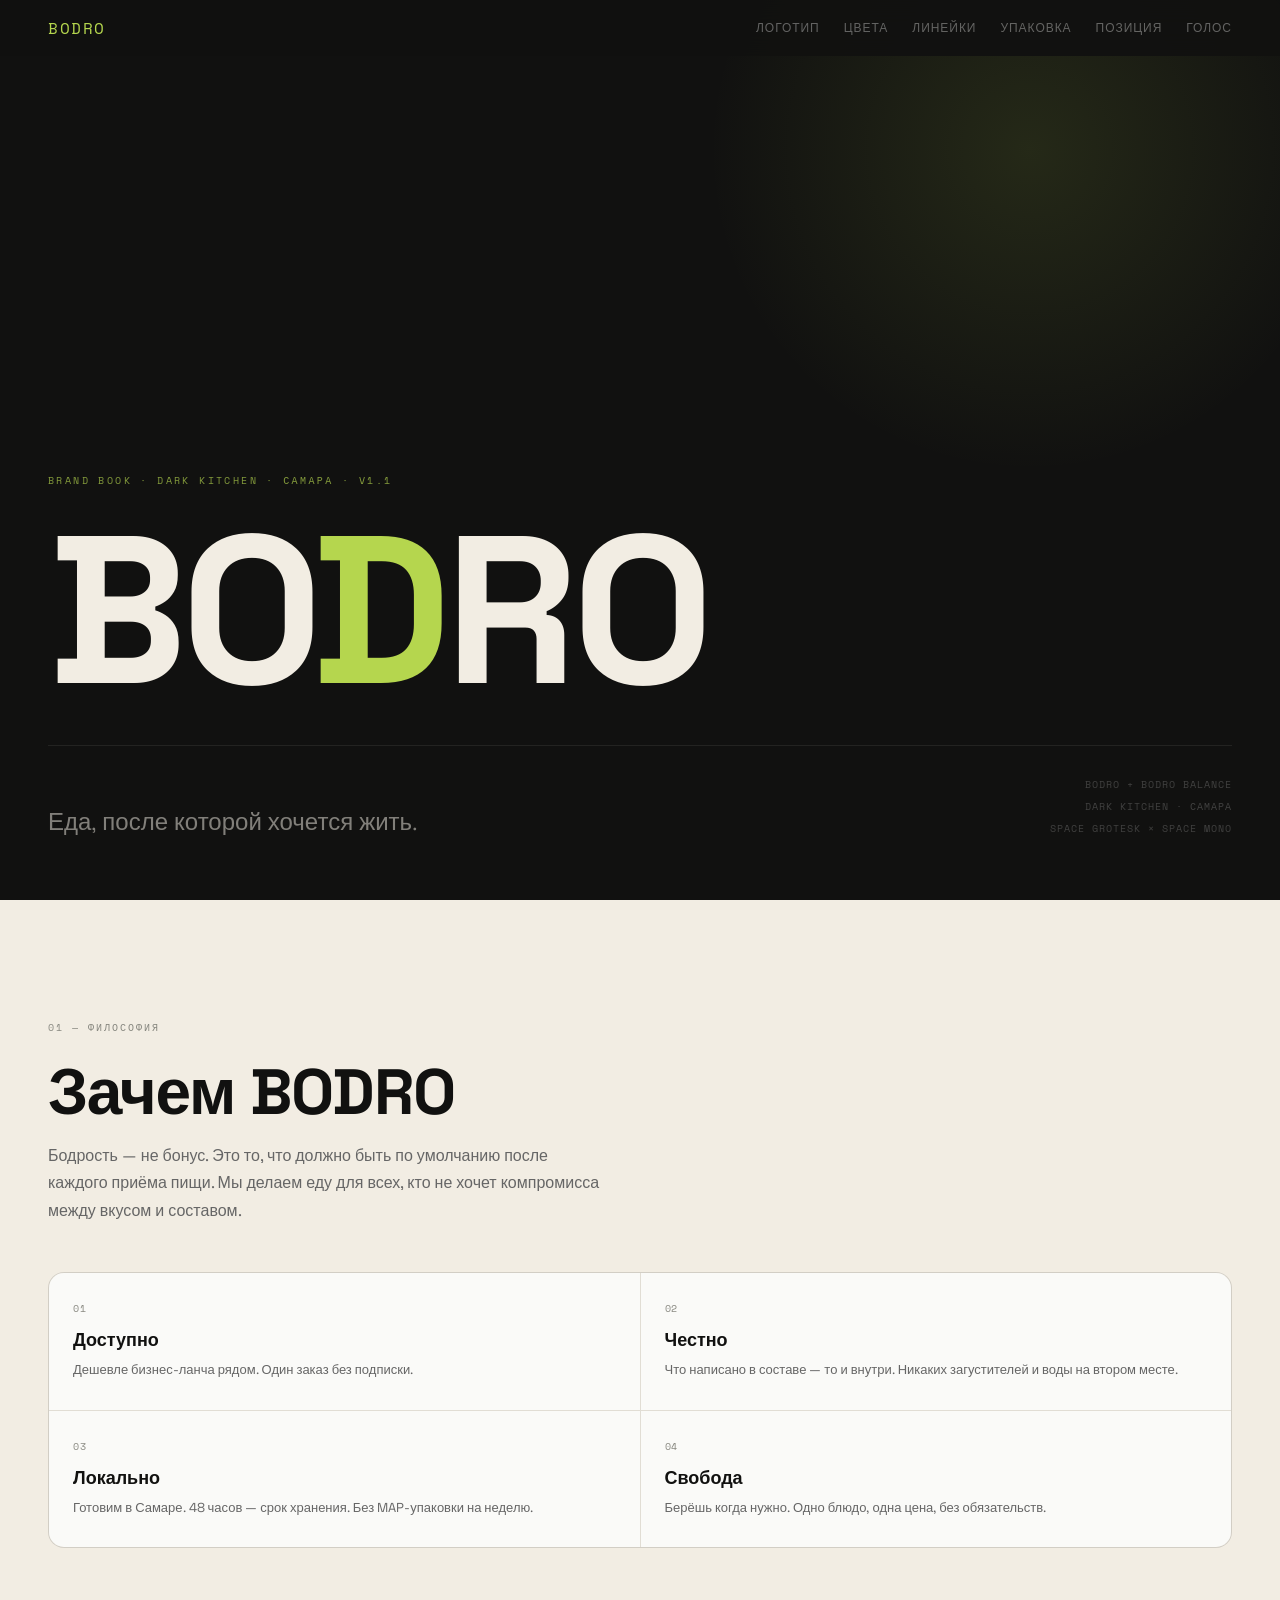
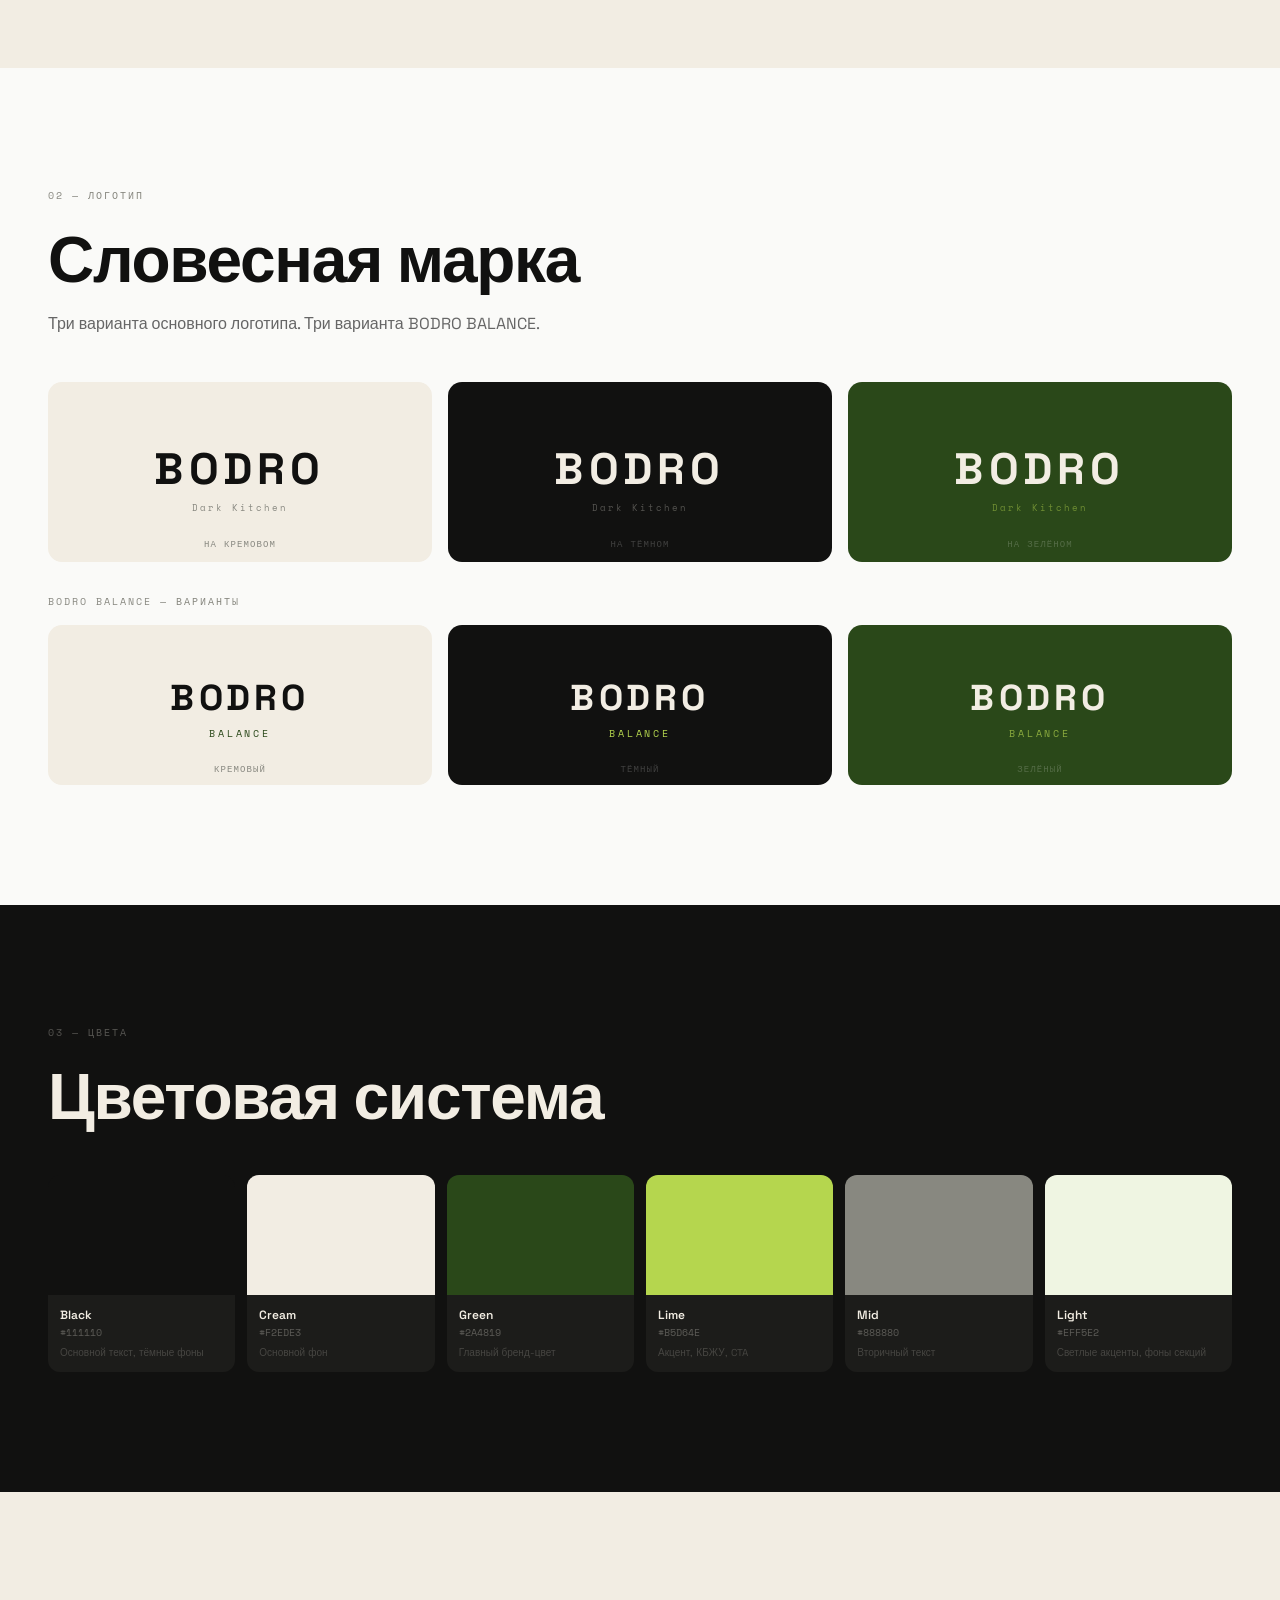
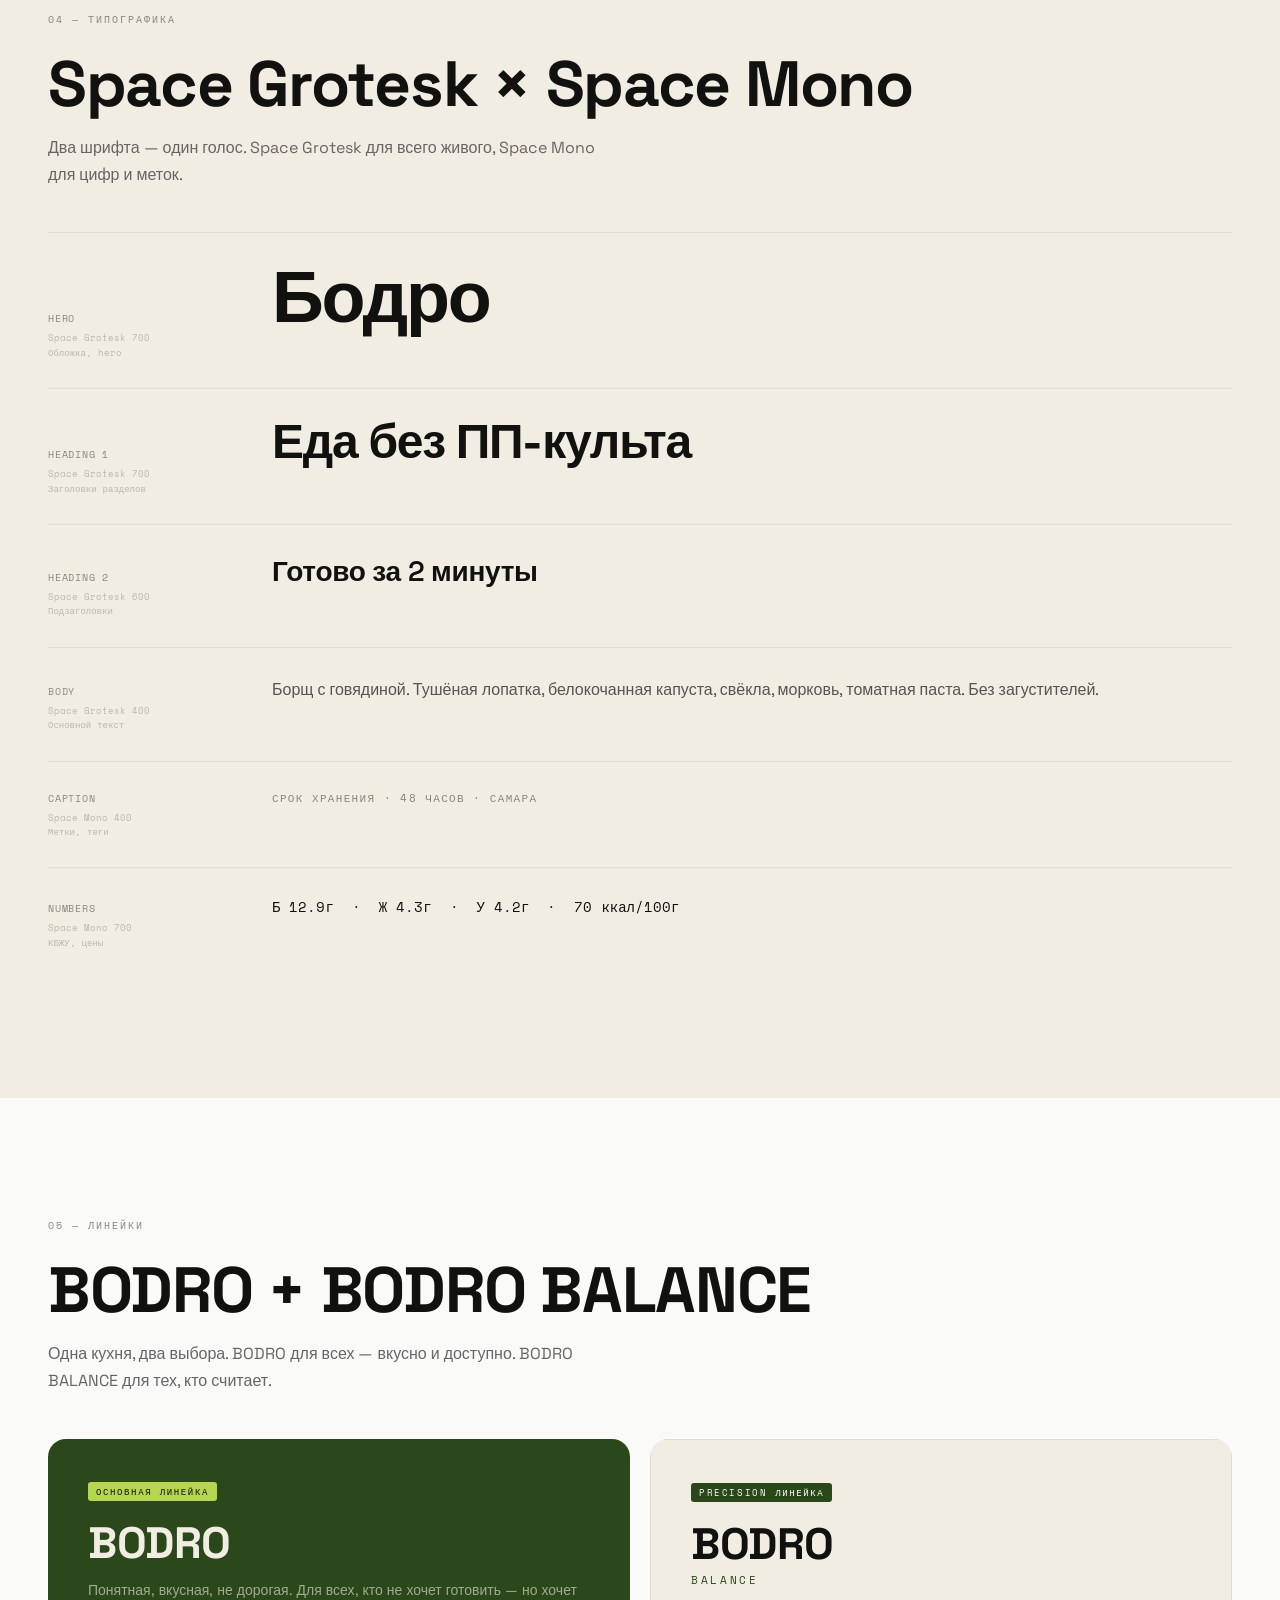
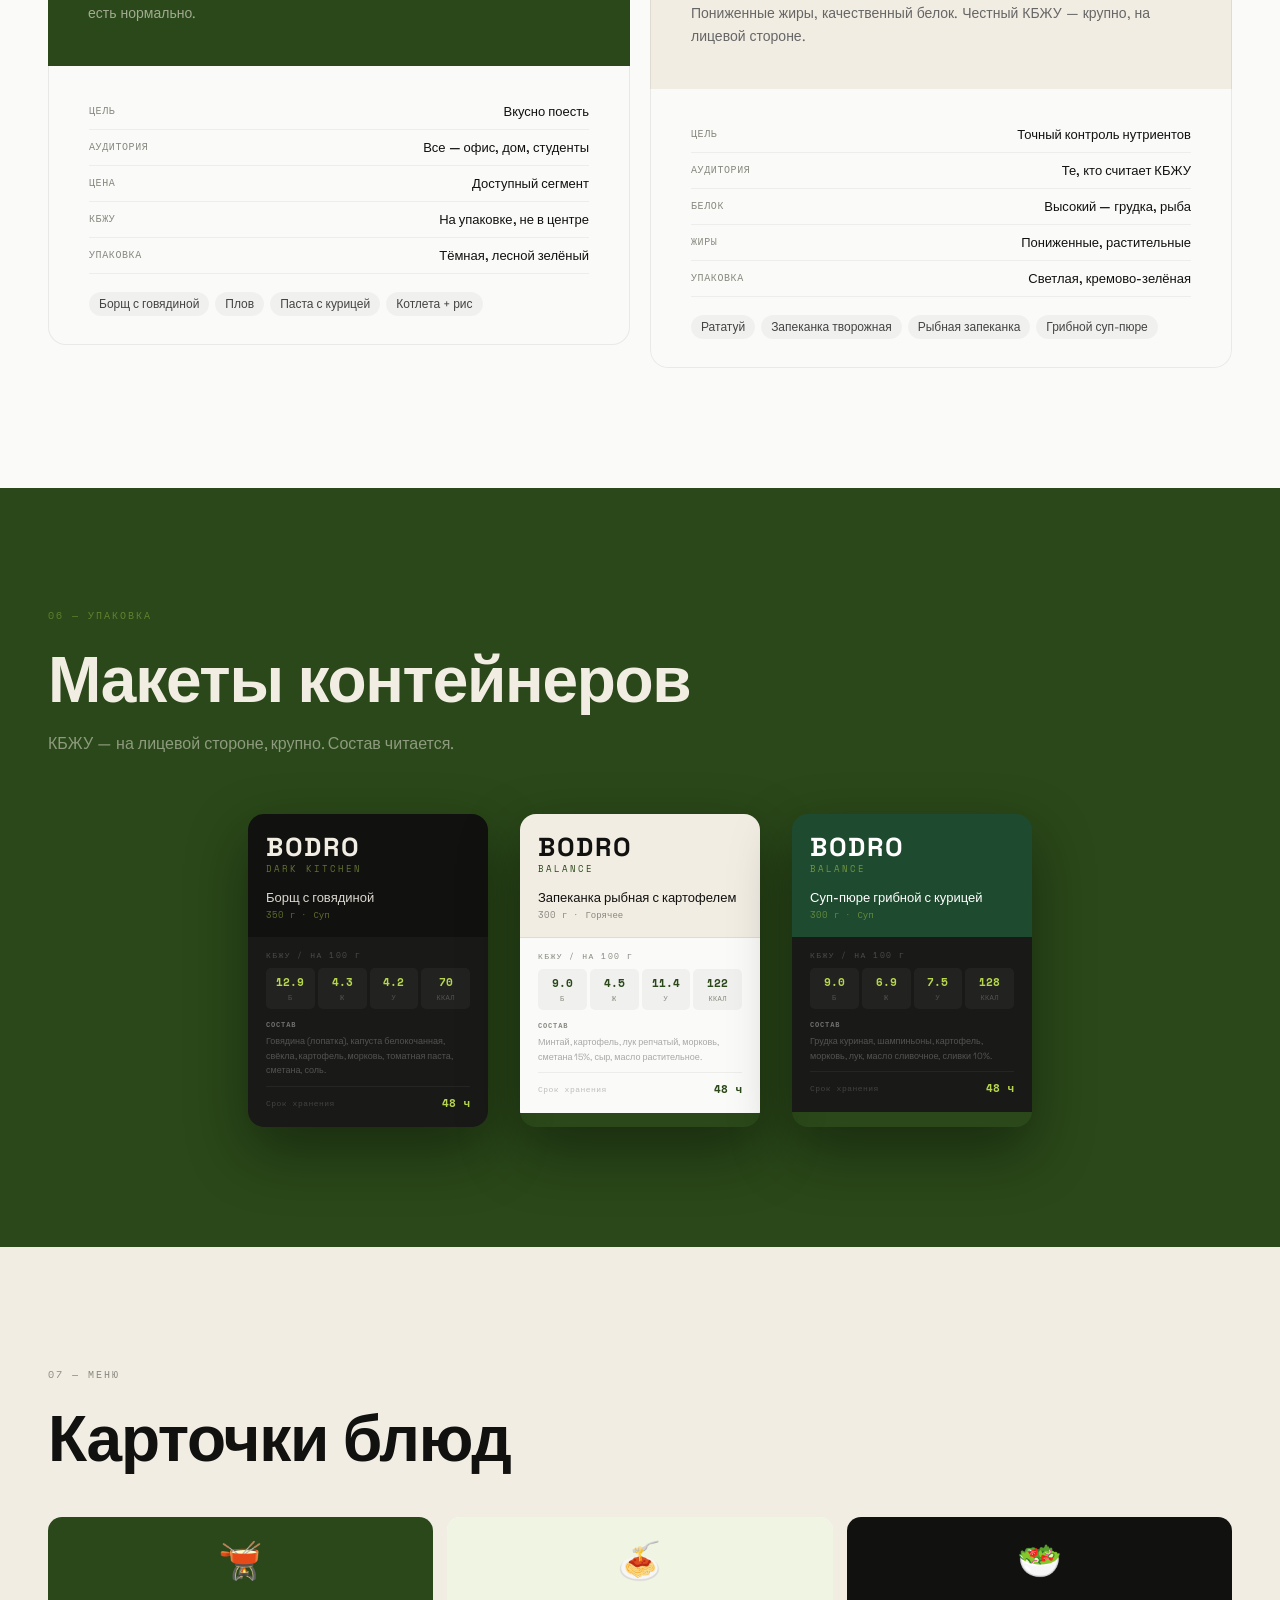
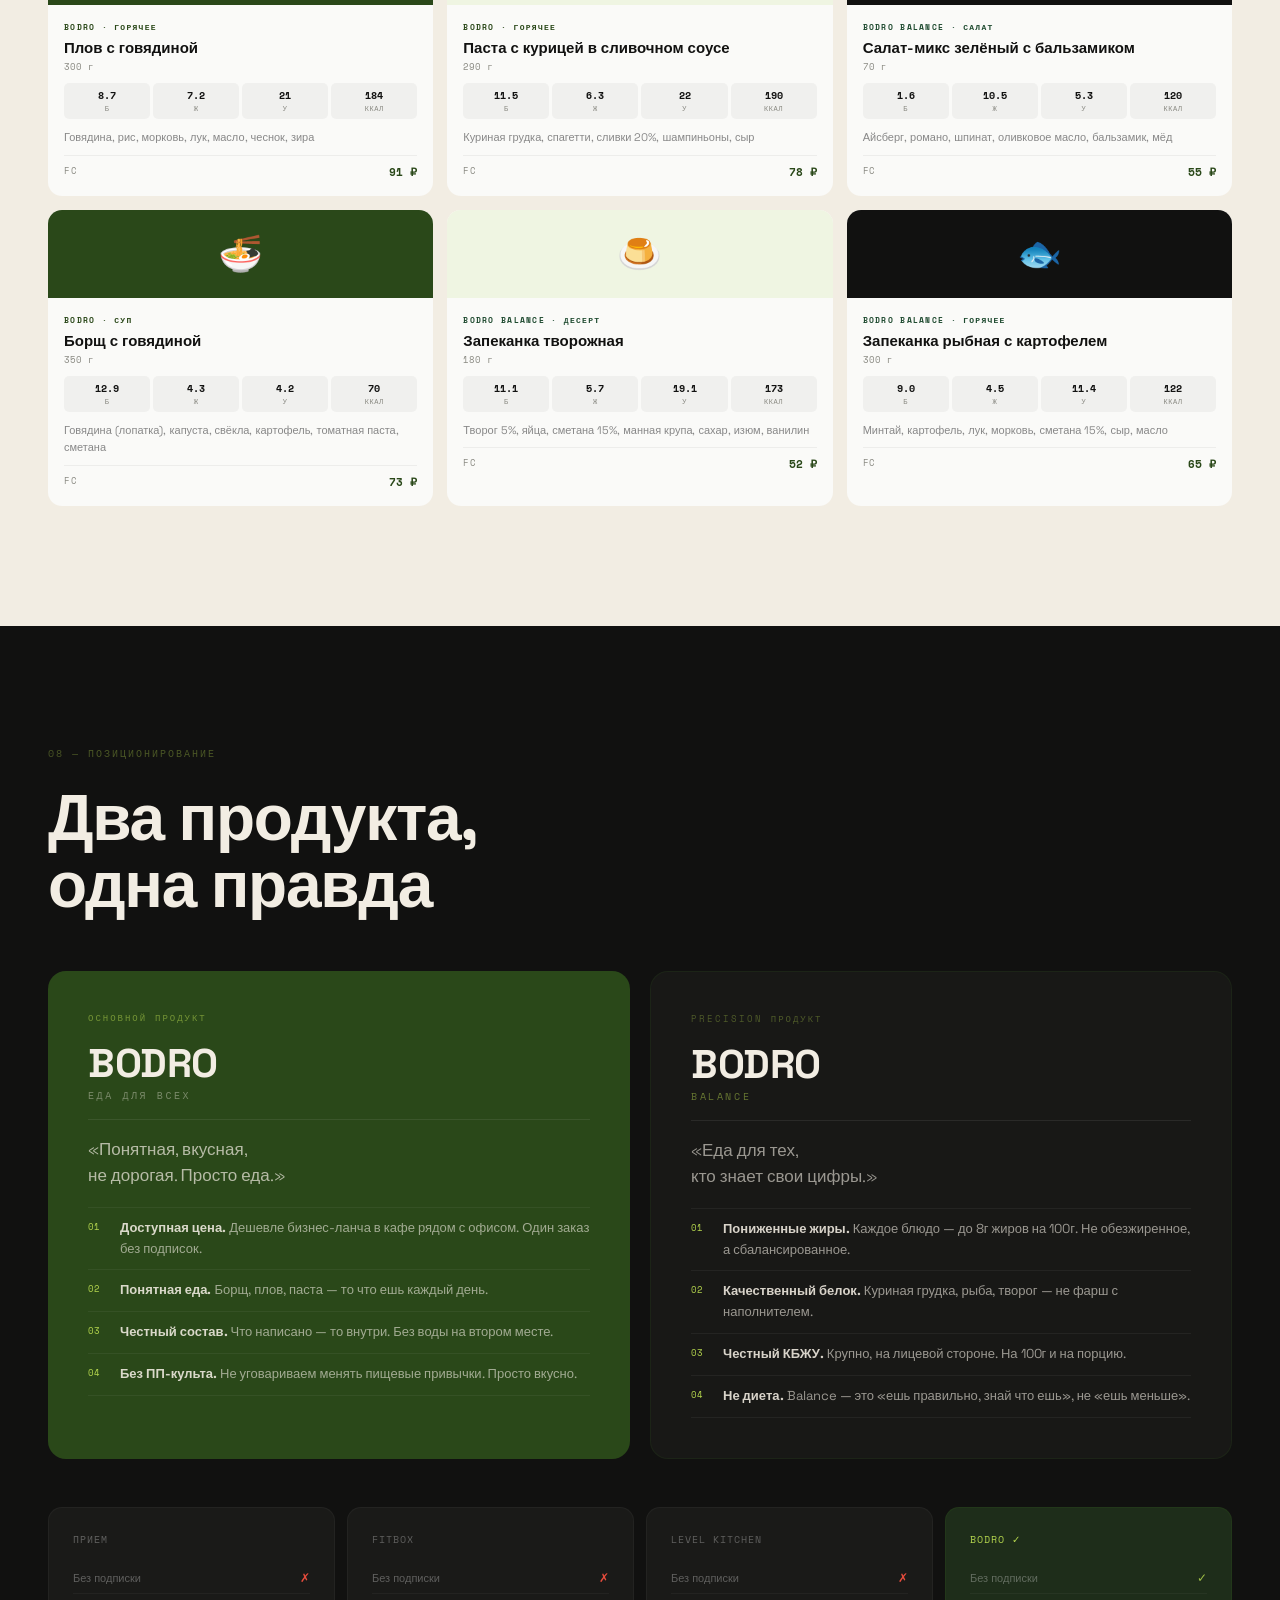
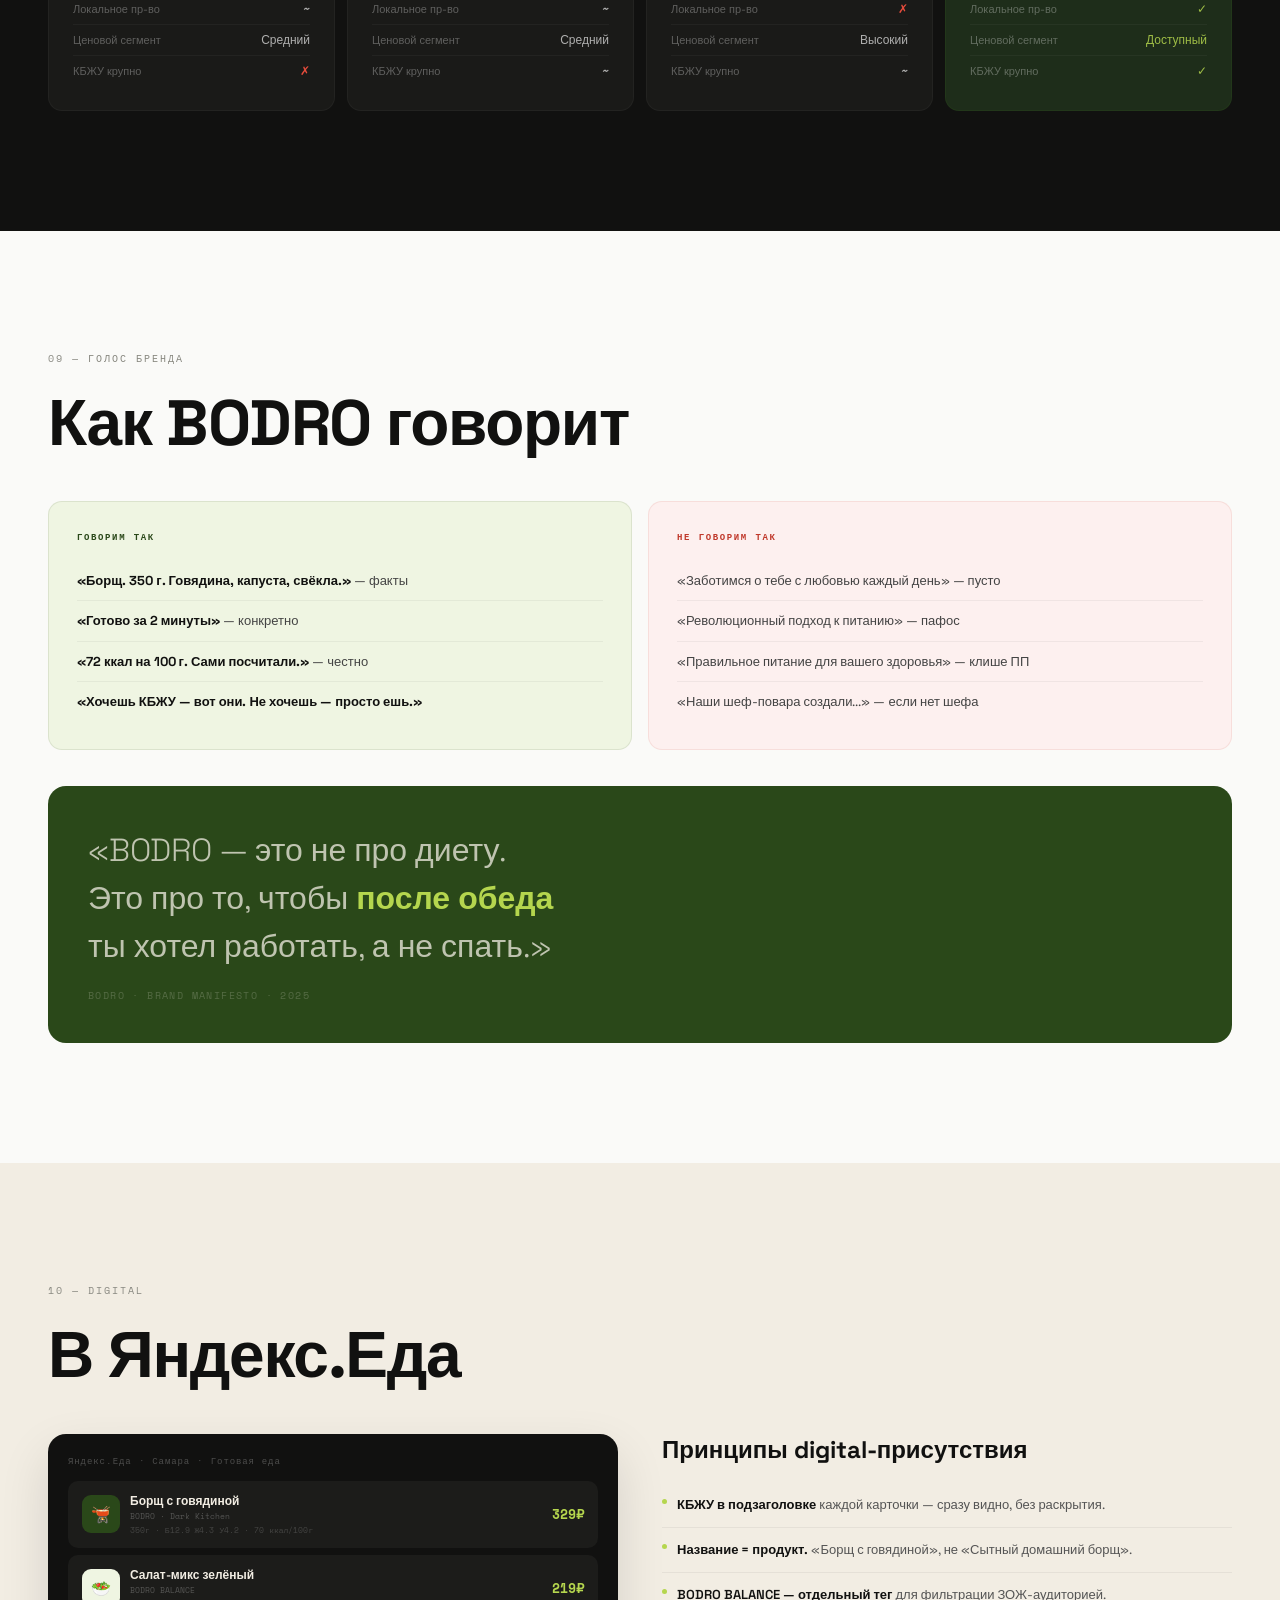
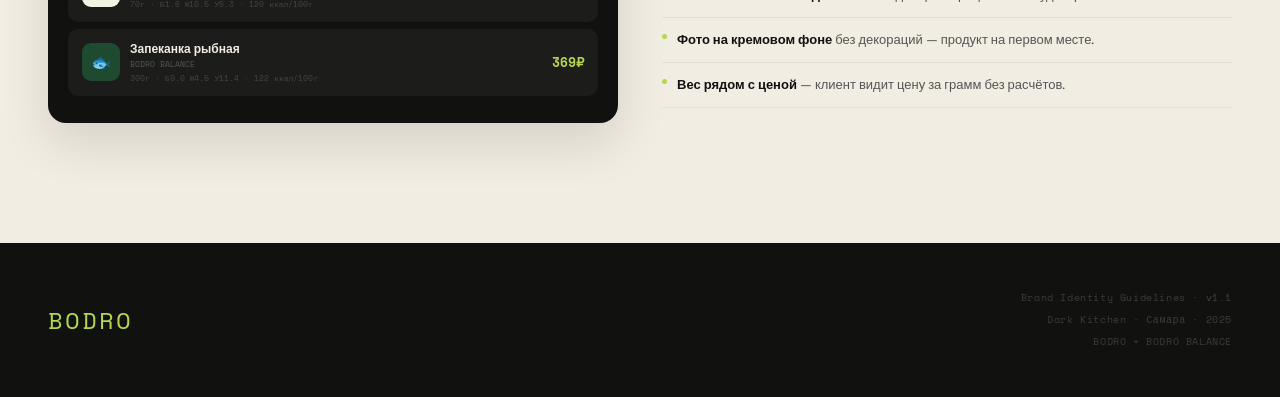
==== BODRO_BrandBook.html @ a0786fc8 "BODRO brand book" ====
<!DOCTYPE html>
<html lang="ru">
<head>
  <meta charset="UTF-8">
  <meta name="viewport" content="width=device-width, initial-scale=1.0">
  <title>BODRO — Brand Book</title>
  <link href="https://fonts.googleapis.com/css2?family=Space+Grotesk:wght@300;400;500;600;700&family=Space+Mono:ital,wght@0,400;0,700;1,400&display=swap" rel="stylesheet">
  <style>
    *, *::before, *::after { box-sizing: border-box; margin: 0; padding: 0; }

    :root {
      --black:  #111110;
      --cream:  #F2EDE3;
      --green:  #2A4819;
      --lime:   #B5D64E;
      --mid:    #888880;
      --light:  #EFF5E2;
      --white:  #FAFAF8;
    }

    html { scroll-behavior: smooth; }
    body { font-family: 'Space Grotesk', sans-serif; background: var(--cream); color: var(--black); }

    /* NAV */
    nav {
      position: fixed; top: 0; left: 0; right: 0; z-index: 100;
      background: rgba(17,17,16,0.95); backdrop-filter: blur(12px);
      display: flex; align-items: center; justify-content: space-between;
      padding: 0 48px; height: 56px;
    }
    .nav-logo { font-family: 'Space Mono', monospace; color: var(--lime); font-size: 16px; letter-spacing: 0.1em; }
    .nav-links { display: flex; gap: 24px; }
    .nav-links a { color: rgba(255,255,255,0.35); text-decoration: none; font-size: 12px; letter-spacing: 0.08em; transition: color .2s; text-transform: uppercase; }
    .nav-links a:hover { color: #fff; }

    /* SECTIONS */
    section { padding: 120px 48px; }
    .section-label {
      font-family: 'Space Mono', monospace; font-size: 10px; letter-spacing: 0.2em;
      text-transform: uppercase; color: var(--mid); margin-bottom: 24px;
    }
    h2 { font-size: clamp(36px, 5.5vw, 64px); font-weight: 700; line-height: 1.05; letter-spacing: -0.02em; }
    p.lead { font-size: 16px; font-weight: 400; line-height: 1.7; color: #666; max-width: 560px; margin-top: 16px; }

    /* COVER */
    #cover {
      background: var(--black); color: var(--cream);
      min-height: 100vh; display: flex; flex-direction: column;
      justify-content: flex-end; padding: 80px 48px 60px;
      position: relative; overflow: hidden;
    }
    .cover-glow {
      position: absolute; top: -200px; right: -100px;
      width: 700px; height: 700px; border-radius: 50%;
      background: radial-gradient(circle, rgba(181,214,78,0.12) 0%, transparent 65%);
      pointer-events: none;
    }
    .cover-tag { font-family: 'Space Mono', monospace; font-size: 10px; letter-spacing: 0.24em; text-transform: uppercase; color: var(--lime); margin-bottom: 28px; opacity: 0.7; }
    .cover-wordmark {
      font-size: clamp(96px, 17vw, 210px); font-weight: 700; line-height: 0.9;
      letter-spacing: -0.03em; position: relative; z-index: 1;
    }
    .cover-wordmark span { color: var(--lime); }
    .cover-bottom {
      margin-top: 40px; display: flex; align-items: flex-end;
      justify-content: space-between; position: relative; z-index: 1;
      border-top: 1px solid rgba(242,237,227,0.08); padding-top: 28px;
    }
    .cover-claim { font-size: clamp(16px,2.2vw,24px); font-weight: 300; color: rgba(242,237,227,0.5); max-width: 400px; line-height: 1.5; }
    .cover-meta p { font-family: 'Space Mono', monospace; font-size: 10px; color: rgba(255,255,255,0.2); letter-spacing: 0.1em; line-height: 2.2; text-align: right; }

    /* PHILOSOPHY */
    #philosophy { background: var(--cream); }
    .pillars { display: grid; grid-template-columns: 1fr 1fr; gap: 1px; background: rgba(17,17,16,0.07); border: 1px solid rgba(17,17,16,0.07); border-radius: 16px; overflow: hidden; margin-top: 48px; }
    .pillar { padding: 28px 24px; background: var(--white); }
    .pillar-num { font-family: 'Space Mono', monospace; font-size: 10px; color: var(--mid); margin-bottom: 12px; letter-spacing: 0.08em; }
    .pillar h3 { font-size: 18px; font-weight: 600; margin-bottom: 8px; }
    .pillar p { font-size: 13px; line-height: 1.75; color: #666; }

    /* LOGO */
    #logo { background: var(--white); }
    .logo-wordmarks { display: grid; grid-template-columns: repeat(3,1fr); gap: 16px; margin-top: 44px; }
    .logo-cell {
      border-radius: 14px; display: flex; flex-direction: column;
      align-items: center; justify-content: center;
      padding: 44px 24px 32px; min-height: 180px; position: relative;
    }
    .logo-cell.on-cream  { background: var(--cream); }
    .logo-cell.on-dark   { background: var(--black); }
    .logo-cell.on-green  { background: var(--green); }
    .wordmark {
      font-size: 44px; font-weight: 700; letter-spacing: 0.12em;
      text-transform: uppercase;
    }
    .on-cream .wordmark  { color: var(--black); }
    .on-dark  .wordmark  { color: var(--cream); }
    .on-green .wordmark  { color: var(--cream); }
    .wm-sub {
      font-family: 'Space Mono', monospace; font-size: 9px;
      letter-spacing: 0.22em; margin-top: 4px;
    }
    .on-cream  .wm-sub { color: var(--mid); }
    .on-dark   .wm-sub { color: rgba(242,237,227,0.3); }
    .on-green  .wm-sub { color: rgba(181,214,78,0.5); }
    .logo-cell-label {
      position: absolute; bottom: 12px; left: 0; right: 0; text-align: center;
      font-family: 'Space Mono', monospace; font-size: 9px; letter-spacing: 0.12em; text-transform: uppercase;
    }
    .on-cream  .logo-cell-label { color: var(--mid); }
    .on-dark   .logo-cell-label,
    .on-green  .logo-cell-label { color: rgba(255,255,255,0.2); }

    /* BALANCE variant cells */
    .logo-balance-row { display: grid; grid-template-columns: repeat(3,1fr); gap: 16px; margin-top: 16px; }
    .lb-cell {
      border-radius: 14px; display: flex; flex-direction: column;
      align-items: center; justify-content: center;
      padding: 36px 24px 30px; min-height: 160px; position: relative;
    }
    .lb-cell.on-cream  { background: var(--cream); }
    .lb-cell.on-dark   { background: var(--black); }
    .lb-cell.on-green  { background: var(--green); }
    .lb-main { font-size: 36px; font-weight: 700; letter-spacing: 0.12em; text-transform: uppercase; }
    .on-cream .lb-main { color: var(--black); }
    .on-dark  .lb-main { color: var(--cream); }
    .on-green .lb-main { color: var(--cream); }
    .lb-sub { font-family: 'Space Mono', monospace; font-size: 10px; letter-spacing: 0.28em; text-transform: uppercase; margin-top: 5px; }
    .on-cream .lb-sub  { color: var(--green); }
    .on-dark  .lb-sub  { color: var(--lime); }
    .on-green .lb-sub  { color: rgba(181,214,78,0.7); }
    .lb-cell .logo-cell-label { position: absolute; bottom: 10px; }
    .on-cream .lb-cell .logo-cell-label { color: var(--mid); }

    /* COLORS */
    #colors { background: var(--black); color: var(--cream); }
    #colors .section-label { color: rgba(242,237,227,0.3); }
    #colors h2 { color: var(--cream); }
    .palette { display: grid; grid-template-columns: repeat(6,1fr); gap: 12px; margin-top: 44px; }
    .swatch { border-radius: 12px; overflow: hidden; }
    .swatch-color { height: 120px; }
    .swatch-info { padding: 12px; background: #1C1C1A; }
    .swatch-name { font-size: 12px; font-weight: 600; color: var(--cream); margin-bottom: 2px; }
    .swatch-hex { font-family: 'Space Mono', monospace; font-size: 10px; color: rgba(242,237,227,0.3); }
    .swatch-use { font-size: 10px; color: rgba(242,237,227,0.2); margin-top: 5px; line-height: 1.5; }

    /* TYPOGRAPHY */
    #typography { background: var(--cream); }
    .type-grid { margin-top: 44px; }
    .type-row {
      display: grid; grid-template-columns: 200px 1fr;
      gap: 24px; align-items: baseline;
      padding: 28px 0; border-top: 1px solid rgba(17,17,16,0.07);
    }
    .type-meta-name { font-family: 'Space Mono', monospace; font-size: 10px; color: var(--mid); text-transform: uppercase; letter-spacing: 0.08em; }
    .type-meta-spec { font-family: 'Space Mono', monospace; font-size: 9px; color: rgba(136,130,128,0.5); margin-top: 5px; line-height: 1.6; }
    .t-hero  { font-size: 72px; font-weight: 700; letter-spacing: -0.03em; line-height: 1; }
    .t-h1    { font-size: 48px; font-weight: 700; letter-spacing: -0.025em; line-height: 1.05; }
    .t-h2    { font-size: 28px; font-weight: 600; letter-spacing: -0.01em; }
    .t-body  { font-size: 16px; font-weight: 400; line-height: 1.75; color: #555; }
    .t-cap   { font-family: 'Space Mono', monospace; font-size: 11px; letter-spacing: 0.12em; text-transform: uppercase; color: var(--mid); }
    .t-num   { font-family: 'Space Mono', monospace; font-size: 14px; }

    /* LINES */
    #lines { background: var(--white); }
    .lines-grid { display: grid; grid-template-columns: 1fr 1fr; gap: 20px; margin-top: 44px; }
    .line-card { border-radius: 18px; overflow: hidden; }
    .line-header { padding: 40px; }
    .lh-main    { background: var(--green); }
    .lh-balance { background: var(--cream); border: 1px solid rgba(17,17,16,0.08); border-bottom: none; }
    .line-badge {
      display: inline-block; font-family: 'Space Mono', monospace;
      font-size: 9px; font-weight: 400; letter-spacing: 0.18em;
      text-transform: uppercase; padding: 3px 8px; border-radius: 3px; margin-bottom: 20px;
    }
    .lh-main    .line-badge { background: var(--lime); color: var(--black); }
    .lh-balance .line-badge { background: var(--green); color: #fff; }
    .line-name { font-size: 44px; font-weight: 700; letter-spacing: -0.01em; line-height: 1; margin-bottom: 6px; }
    .lh-main    .line-name { color: var(--cream); }
    .lh-balance .line-name { color: var(--black); }
    .line-sub { font-family: 'Space Mono', monospace; font-size: 11px; letter-spacing: 0.24em; text-transform: uppercase; }
    .lh-main    .line-sub { color: rgba(242,237,227,0.4); }
    .lh-balance .line-sub { color: var(--green); }
    .line-tagline { font-size: 14px; font-weight: 400; line-height: 1.7; margin-top: 14px; }
    .lh-main    .line-tagline { color: rgba(242,237,227,0.6); }
    .lh-balance .line-tagline { color: #666; }
    .line-body { padding: 28px 40px; border: 1px solid rgba(17,17,16,0.07); border-top: none; border-radius: 0 0 18px 18px; background: var(--white); }
    .line-attr-item { display: flex; justify-content: space-between; padding: 9px 0; border-bottom: 1px solid rgba(17,17,16,0.05); font-size: 13px; }
    .line-attr-item:last-child { border-bottom: none; }
    .attr-k { color: var(--mid); font-family: 'Space Mono', monospace; font-size: 10px; letter-spacing: 0.06em; text-transform: uppercase; }
    .attr-v { font-weight: 500; text-align: right; max-width: 200px; }
    .line-tags { display: flex; flex-wrap: wrap; gap: 6px; margin-top: 18px; }
    .tag { font-size: 12px; padding: 4px 10px; background: rgba(17,17,16,0.04); border-radius: 100px; color: #444; }

    /* PACKAGING */
    #packaging { background: var(--green); color: var(--cream); }
    #packaging .section-label { color: rgba(181,214,78,0.4); }
    #packaging h2 { color: var(--cream); }
    .packaging-stage { display: flex; justify-content: center; gap: 32px; flex-wrap: wrap; margin-top: 56px; }
    .pkg { width: 240px; border-radius: 16px; overflow: hidden; box-shadow: 0 24px 60px rgba(0,0,0,0.4); }
    .pkg-top { padding: 20px 18px 16px; }
    .pt-dark   { background: var(--black); }
    .pt-cream  { background: var(--cream); border-bottom: 1px solid rgba(17,17,16,0.08); }
    .pt-balance{ background: #1E4A2F; }
    .pkg-brand { font-size: 26px; font-weight: 700; letter-spacing: 0.08em; line-height: 1; }
    .pt-dark    .pkg-brand { color: var(--cream); }
    .pt-cream   .pkg-brand { color: var(--black); }
    .pt-balance .pkg-brand { color: #fff; }
    .pkg-line { font-family: 'Space Mono', monospace; font-size: 9px; letter-spacing: 0.22em; text-transform: uppercase; margin-top: 2px; }
    .pt-dark    .pkg-line  { color: rgba(181,214,78,0.5); }
    .pt-cream   .pkg-line  { color: var(--green); }
    .pt-balance .pkg-line  { color: rgba(181,214,78,0.55); }
    .pkg-dish { font-size: 13px; font-weight: 500; line-height: 1.35; margin-top: 14px; }
    .pt-dark    .pkg-dish  { color: rgba(242,237,227,0.9); }
    .pt-cream   .pkg-dish  { color: var(--black); }
    .pt-balance .pkg-dish  { color: #fff; }
    .pkg-weight { font-family: 'Space Mono', monospace; font-size: 9px; margin-top: 2px; }
    .pt-dark    .pkg-weight { color: rgba(181,214,78,0.45); }
    .pt-cream   .pkg-weight { color: var(--mid); }
    .pt-balance .pkg-weight { color: rgba(181,214,78,0.45); }
    .pkg-body { padding: 12px 18px 16px; }
    .pt-dark + .pkg-body,
    .pt-balance + .pkg-body { background: #191917; }
    .pt-cream + .pkg-body { background: var(--white); }
    .kbzhu-title { font-family: 'Space Mono', monospace; font-size: 8px; letter-spacing: 0.18em; text-transform: uppercase; margin-bottom: 7px; }
    .pt-dark + .pkg-body .kbzhu-title,
    .pt-balance + .pkg-body .kbzhu-title { color: rgba(255,255,255,0.22); }
    .pt-cream + .pkg-body .kbzhu-title { color: var(--mid); }
    .kbzhu-row { display: grid; grid-template-columns: repeat(4,1fr); gap: 3px; margin-bottom: 10px; }
    .kc { background: rgba(255,255,255,0.04); border-radius: 5px; padding: 6px 3px; text-align: center; }
    .pt-cream + .pkg-body .kc { background: rgba(17,17,16,0.04); }
    .kc-v { font-family: 'Space Mono', monospace; font-size: 11px; font-weight: 700; display: block; }
    .pt-dark + .pkg-body .kc-v,
    .pt-balance + .pkg-body .kc-v { color: var(--lime); }
    .pt-cream + .pkg-body .kc-v  { color: var(--green); }
    .kc-k { font-family: 'Space Mono', monospace; font-size: 7px; text-transform: uppercase; letter-spacing: 0.06em; display: block; margin-top: 2px; }
    .pt-dark + .pkg-body .kc-k,
    .pt-balance + .pkg-body .kc-k  { color: rgba(255,255,255,0.22); }
    .pt-cream + .pkg-body .kc-k   { color: var(--mid); }
    .pkg-ingr { font-size: 9px; line-height: 1.65; }
    .pt-dark + .pkg-body .pkg-ingr,
    .pt-balance + .pkg-body .pkg-ingr { color: rgba(255,255,255,0.25); }
    .pt-cream + .pkg-body .pkg-ingr  { color: rgba(17,17,16,0.35); }
    .ingr-label { font-family: 'Space Mono', monospace; font-size: 7px; text-transform: uppercase; letter-spacing: 0.12em; font-weight: 700; margin-bottom: 3px; }
    .pt-dark + .pkg-body .ingr-label,
    .pt-balance + .pkg-body .ingr-label { color: rgba(255,255,255,0.38); }
    .pt-cream + .pkg-body .ingr-label  { color: var(--mid); }
    .pkg-shelf { display: flex; justify-content: space-between; align-items: center; margin-top: 8px; padding-top: 8px; border-top: 1px solid rgba(255,255,255,0.05); }
    .pt-cream + .pkg-body .pkg-shelf { border-color: rgba(17,17,16,0.06); }
    .shelf-t { font-family: 'Space Mono', monospace; font-size: 8px; letter-spacing: 0.06em; }
    .pt-dark + .pkg-body .shelf-t,
    .pt-balance + .pkg-body .shelf-t { color: rgba(255,255,255,0.18); }
    .pt-cream + .pkg-body .shelf-t { color: rgba(17,17,16,0.25); }
    .shelf-v { font-family: 'Space Mono', monospace; font-size: 11px; font-weight: 700; }
    .pt-dark + .pkg-body .shelf-v,
    .pt-balance + .pkg-body .shelf-v { color: var(--lime); }
    .pt-cream + .pkg-body .shelf-v { color: var(--green); }

    /* MENU */
    #menu { background: var(--cream); }
    .menu-grid { display: grid; grid-template-columns: repeat(3,1fr); gap: 14px; margin-top: 44px; }
    .dish-card { background: var(--white); border-radius: 14px; overflow: hidden; }
    .dish-img { height: 88px; display: flex; align-items: center; justify-content: center; font-size: 36px; }
    .di-green { background: var(--green); }
    .di-light { background: var(--light); }
    .di-black { background: var(--black); }
    .dish-body { padding: 16px; }
    .dish-line-tag { font-family: 'Space Mono', monospace; font-size: 8px; font-weight: 700; letter-spacing: 0.16em; text-transform: uppercase; margin-bottom: 6px; }
    .dlt-main    { color: var(--green); }
    .dlt-balance { color: #1E4A2F; }
    .dish-name { font-size: 15px; font-weight: 600; line-height: 1.25; margin-bottom: 2px; }
    .dish-w { font-family: 'Space Mono', monospace; font-size: 9px; color: var(--mid); margin-bottom: 10px; }
    .macros { display: grid; grid-template-columns: repeat(4,1fr); gap: 3px; margin-bottom: 10px; }
    .mc { background: rgba(17,17,16,0.04); border-radius: 5px; padding: 5px 3px; text-align: center; }
    .mc-v { font-family: 'Space Mono', monospace; font-size: 10px; font-weight: 700; display: block; }
    .mc-k { font-family: 'Space Mono', monospace; font-size: 7px; text-transform: uppercase; letter-spacing: 0.08em; color: var(--mid); display: block; }
    .dish-ingr { font-size: 11px; color: #888; line-height: 1.6; margin-bottom: 8px; }
    .dish-fc { display: flex; justify-content: space-between; font-size: 11px; padding-top: 8px; border-top: 1px solid rgba(17,17,16,0.05); }
    .fc-l { color: var(--mid); font-family: 'Space Mono', monospace; text-transform: uppercase; letter-spacing: 0.08em; font-size: 9px; }
    .fc-v { font-family: 'Space Mono', monospace; font-weight: 700; color: var(--green); }

    /* POSITIONING */
    #positioning { background: var(--black); color: var(--cream); }
    #positioning .section-label { color: rgba(181,214,78,0.35); }
    #positioning h2 { color: var(--cream); }
    .pos-two-col { display: grid; grid-template-columns: 1fr 1fr; gap: 20px; margin-top: 52px; }
    .pos-card { border-radius: 18px; padding: 40px; }
    .pos-main    { background: var(--green); }
    .pos-balance { background: #181816; border: 1px solid rgba(42,72,25,0.25); }
    .pos-tag { font-family: 'Space Mono', monospace; font-size: 9px; letter-spacing: 0.22em; text-transform: uppercase; margin-bottom: 20px; }
    .pos-main    .pos-tag { color: rgba(181,214,78,0.55); }
    .pos-balance .pos-tag { color: rgba(181,214,78,0.35); }
    .pos-name { font-size: 40px; font-weight: 700; letter-spacing: -0.01em; line-height: 1; }
    .pos-main    .pos-name { color: var(--cream); }
    .pos-balance .pos-name { color: var(--cream); }
    .pos-sub { font-family: 'Space Mono', monospace; font-size: 10px; letter-spacing: 0.26em; text-transform: uppercase; margin-top: 4px; margin-bottom: 16px; }
    .pos-main    .pos-sub { color: rgba(242,237,227,0.4); }
    .pos-balance .pos-sub { color: rgba(181,214,78,0.5); }
    .pos-divider { height: 1px; background: rgba(255,255,255,0.08); margin-bottom: 16px; }
    .pos-claim { font-size: 17px; font-weight: 300; line-height: 1.55; margin-bottom: 18px; }
    .pos-main    .pos-claim { color: rgba(242,237,227,0.7); }
    .pos-balance .pos-claim { color: rgba(242,237,227,0.6); }
    .pos-attrs { display: flex; flex-direction: column; gap: 0; }
    .pos-attr { display: flex; gap: 12px; padding: 10px 0; border-top: 1px solid rgba(255,255,255,0.05); font-size: 13px; line-height: 1.6; }
    .pos-attr:last-child { border-bottom: 1px solid rgba(255,255,255,0.05); }
    .pos-attr-num { font-family: 'Space Mono', monospace; font-size: 9px; color: var(--lime); min-width: 20px; margin-top: 2px; }
    .pos-attr-body { color: rgba(242,237,227,0.6); }
    .pos-attr-body strong { color: rgba(242,237,227,0.88); }

    /* vs grid */
    .vs-grid { display: grid; grid-template-columns: repeat(4,1fr); gap: 12px; margin-top: 48px; }
    .vs-card { background: #1A1A18; border-radius: 14px; padding: 24px; border: 1px solid rgba(255,255,255,0.04); }
    .vs-card.ours { background: #1E2D1A; border-color: rgba(42,72,25,0.4); }
    .vs-brand { font-family: 'Space Mono', monospace; font-size: 10px; letter-spacing: 0.1em; text-transform: uppercase; color: rgba(255,255,255,0.3); margin-bottom: 16px; }
    .vs-card.ours .vs-brand { color: var(--lime); }
    .vs-item { display: flex; justify-content: space-between; align-items: center; padding: 7px 0; border-bottom: 1px solid rgba(255,255,255,0.04); font-size: 12px; }
    .vs-item:last-child { border-bottom: none; }
    .vs-key { color: rgba(255,255,255,0.3); font-size: 11px; }
    .vs-val { font-weight: 500; color: rgba(255,255,255,0.65); text-align: right; max-width: 120px; }
    .vs-card.ours .vs-val { color: rgba(181,214,78,0.85); }

    /* VOICE */
    #voice { background: var(--white); }
    .voice-grid { display: grid; grid-template-columns: 1fr 1fr; gap: 16px; margin-top: 44px; }
    .voice-do   { background: var(--light); border: 1px solid rgba(42,72,25,0.1); border-radius: 14px; padding: 28px; }
    .voice-dont { background: #FDF0EF; border: 1px solid rgba(192,57,43,0.1); border-radius: 14px; padding: 28px; }
    .vc-title { font-family: 'Space Mono', monospace; font-size: 9px; font-weight: 700; letter-spacing: 0.18em; text-transform: uppercase; margin-bottom: 18px; }
    .voice-do   .vc-title { color: var(--green); }
    .voice-dont .vc-title { color: #C0392B; }
    .vc-item { font-size: 13px; line-height: 1.65; padding: 9px 0; border-bottom: 1px solid rgba(17,17,16,0.05); color: #444; }
    .vc-item:last-child { border: none; }
    .vc-item strong { color: var(--black); }
    .voice-quote { margin-top: 36px; background: var(--green); border-radius: 18px; padding: 40px; }
    .vq-text { font-size: clamp(20px,2.8vw,32px); font-weight: 300; line-height: 1.5; color: rgba(242,237,227,0.75); max-width: 640px; }
    .vq-text em { color: var(--lime); font-style: normal; font-weight: 700; }
    .vq-attr { font-family: 'Space Mono', monospace; font-size: 10px; color: rgba(242,237,227,0.22); letter-spacing: 0.14em; margin-top: 18px; }

    /* DIGITAL */
    #digital { background: var(--cream); }
    .digital-grid { display: grid; grid-template-columns: 1fr 1fr; gap: 44px; margin-top: 44px; align-items: start; }
    .app-mock { background: var(--black); border-radius: 18px; padding: 20px; box-shadow: 0 20px 50px rgba(0,0,0,0.12); }
    .app-header { font-family: 'Space Mono', monospace; font-size: 9px; color: rgba(255,255,255,0.25); letter-spacing: 0.1em; margin-bottom: 14px; }
    .app-item { background: #1C1C1A; border-radius: 10px; padding: 12px 14px; display: flex; gap: 10px; align-items: center; margin-bottom: 7px; }
    .app-icon { width: 38px; height: 38px; border-radius: 9px; display: flex; align-items: center; justify-content: center; font-size: 16px; flex-shrink: 0; }
    .ai-green   { background: var(--green); }
    .ai-light   { background: var(--light); }
    .ai-balance { background: #1E4A2F; }
    .app-info { flex: 1; }
    .app-name  { font-size: 12px; font-weight: 600; color: var(--cream); margin-bottom: 1px; }
    .app-brand { font-family: 'Space Mono', monospace; font-size: 8px; color: rgba(255,255,255,0.25); }
    .app-kbzhu { font-family: 'Space Mono', monospace; font-size: 8px; color: rgba(255,255,255,0.18); margin-top: 2px; }
    .app-price { font-family: 'Space Mono', monospace; font-size: 13px; font-weight: 700; color: var(--lime); }
    .digital-rules { }
    .digital-rules h3 { font-size: 24px; font-weight: 700; margin-bottom: 18px; }
    .drule { display: flex; gap: 10px; padding: 11px 0; border-bottom: 1px solid rgba(17,17,16,0.06); }
    .drule-dot { width: 5px; height: 5px; background: var(--lime); border-radius: 50%; margin-top: 5px; flex-shrink: 0; }
    .drule-text { font-size: 13px; line-height: 1.7; color: #555; }
    .drule-text strong { color: var(--black); font-weight: 600; }

    /* FOOTER */
    footer { background: var(--black); padding: 44px 48px; display: flex; justify-content: space-between; align-items: center; }
    .ft-logo { font-family: 'Space Mono', monospace; font-size: 24px; color: var(--lime); letter-spacing: 0.08em; }
    .ft-meta { font-family: 'Space Mono', monospace; font-size: 10px; text-align: right; line-height: 2.2; color: rgba(255,255,255,0.18); letter-spacing: 0.06em; }

    @media (max-width:900px) {
      section { padding: 80px 24px; }
      nav { padding: 0 24px; }
      .nav-links { display: none; }
      .logo-wordmarks, .logo-balance-row, .palette,
      .lines-grid, .menu-grid, .pillars,
      .pos-two-col, .vs-grid, .voice-grid, .digital-grid { grid-template-columns: 1fr; }
      .palette { grid-template-columns: repeat(3,1fr); }
      .vs-grid  { grid-template-columns: repeat(2,1fr); }
    }
  </style>
</head>
<body>

<!-- NAV -->
<nav>
  <div class="nav-logo">BODRO</div>
  <div class="nav-links">
    <a href="#logo">Логотип</a>
    <a href="#colors">Цвета</a>
    <a href="#lines">Линейки</a>
    <a href="#packaging">Упаковка</a>
    <a href="#positioning">Позиция</a>
    <a href="#voice">Голос</a>
  </div>
</nav>

<!-- COVER -->
<section id="cover">
  <div class="cover-glow"></div>
  <div class="cover-tag">Brand Book · Dark Kitchen · Самара · v1.1</div>
  <div class="cover-wordmark">BO<span>D</span>RO</div>
  <div class="cover-bottom">
    <div class="cover-claim">Еда, после которой хочется жить.</div>
    <div class="cover-meta">
      <p>BODRO + BODRO BALANCE</p>
      <p>DARK KITCHEN · САМАРА</p>
      <p>SPACE GROTESK × SPACE MONO</p>
    </div>
  </div>
</section>

<!-- PHILOSOPHY -->
<section id="philosophy">
  <div class="section-label">01 — Философия</div>
  <h2>Зачем BODRO</h2>
  <p class="lead">Бодрость — не бонус. Это то, что должно быть по умолчанию после каждого приёма пищи. Мы делаем еду для всех, кто не хочет компромисса между вкусом и составом.</p>
  <div class="pillars">
    <div class="pillar">
      <div class="pillar-num">01</div>
      <h3>Доступно</h3>
      <p>Дешевле бизнес-ланча рядом. Один заказ без подписки.</p>
    </div>
    <div class="pillar">
      <div class="pillar-num">02</div>
      <h3>Честно</h3>
      <p>Что написано в составе — то и внутри. Никаких загустителей и воды на втором месте.</p>
    </div>
    <div class="pillar">
      <div class="pillar-num">03</div>
      <h3>Локально</h3>
      <p>Готовим в Самаре. 48 часов — срок хранения. Без MAP-упаковки на неделю.</p>
    </div>
    <div class="pillar">
      <div class="pillar-num">04</div>
      <h3>Свобода</h3>
      <p>Берёшь когда нужно. Одно блюдо, одна цена, без обязательств.</p>
    </div>
  </div>
</section>

<!-- LOGO -->
<section id="logo">
  <div class="section-label">02 — Логотип</div>
  <h2>Словесная марка</h2>
  <p class="lead">Три варианта основного логотипа. Три варианта BODRO BALANCE.</p>

  <div class="logo-wordmarks">
    <div class="logo-cell on-cream">
      <div class="wordmark">BODRO</div>
      <div class="wm-sub">Dark Kitchen</div>
      <div class="logo-cell-label">На кремовом</div>
    </div>
    <div class="logo-cell on-dark">
      <div class="wordmark">BODRO</div>
      <div class="wm-sub">Dark Kitchen</div>
      <div class="logo-cell-label">На тёмном</div>
    </div>
    <div class="logo-cell on-green">
      <div class="wordmark">BODRO</div>
      <div class="wm-sub">Dark Kitchen</div>
      <div class="logo-cell-label">На зелёном</div>
    </div>
  </div>

  <div style="margin-top:32px;">
    <div class="section-label" style="margin-bottom:16px;">BODRO BALANCE — варианты</div>
    <div class="logo-balance-row">
      <div class="lb-cell on-cream">
        <div class="lb-main">BODRO</div>
        <div class="lb-sub">Balance</div>
        <div class="logo-cell-label" style="color:var(--mid);">Кремовый</div>
      </div>
      <div class="lb-cell on-dark">
        <div class="lb-main">BODRO</div>
        <div class="lb-sub">Balance</div>
        <div class="logo-cell-label" style="color:rgba(255,255,255,0.2);">Тёмный</div>
      </div>
      <div class="lb-cell on-green">
        <div class="lb-main">BODRO</div>
        <div class="lb-sub">Balance</div>
        <div class="logo-cell-label" style="color:rgba(255,255,255,0.2);">Зелёный</div>
      </div>
    </div>
  </div>
</section>

<!-- COLORS -->
<section id="colors">
  <div class="section-label">03 — Цвета</div>
  <h2>Цветовая система</h2>
  <div class="palette">
    <div class="swatch">
      <div class="swatch-color" style="background:#111110;"></div>
      <div class="swatch-info">
        <div class="swatch-name">Black</div>
        <div class="swatch-hex">#111110</div>
        <div class="swatch-use">Основной текст, тёмные фоны</div>
      </div>
    </div>
    <div class="swatch">
      <div class="swatch-color" style="background:#F2EDE3;"></div>
      <div class="swatch-info">
        <div class="swatch-name">Cream</div>
        <div class="swatch-hex">#F2EDE3</div>
        <div class="swatch-use">Основной фон</div>
      </div>
    </div>
    <div class="swatch">
      <div class="swatch-color" style="background:#2A4819;"></div>
      <div class="swatch-info">
        <div class="swatch-name">Green</div>
        <div class="swatch-hex">#2A4819</div>
        <div class="swatch-use">Главный бренд-цвет</div>
      </div>
    </div>
    <div class="swatch">
      <div class="swatch-color" style="background:#B5D64E;"></div>
      <div class="swatch-info">
        <div class="swatch-name">Lime</div>
        <div class="swatch-hex">#B5D64E</div>
        <div class="swatch-use">Акцент, КБЖУ, CTA</div>
      </div>
    </div>
    <div class="swatch">
      <div class="swatch-color" style="background:#888880;"></div>
      <div class="swatch-info">
        <div class="swatch-name">Mid</div>
        <div class="swatch-hex">#888880</div>
        <div class="swatch-use">Вторичный текст</div>
      </div>
    </div>
    <div class="swatch">
      <div class="swatch-color" style="background:#EFF5E2;"></div>
      <div class="swatch-info">
        <div class="swatch-name">Light</div>
        <div class="swatch-hex">#EFF5E2</div>
        <div class="swatch-use">Светлые акценты, фоны секций</div>
      </div>
    </div>
  </div>
</section>

<!-- TYPOGRAPHY -->
<section id="typography">
  <div class="section-label">04 — Типографика</div>
  <h2>Space Grotesk × Space Mono</h2>
  <p class="lead">Два шрифта — один голос. Space Grotesk для всего живого, Space Mono для цифр и меток.</p>
  <div class="type-grid">
    <div class="type-row">
      <div><div class="type-meta-name">Hero</div><div class="type-meta-spec">Space Grotesk 700<br>Обложка, hero</div></div>
      <div class="t-hero">Бодро</div>
    </div>
    <div class="type-row">
      <div><div class="type-meta-name">Heading 1</div><div class="type-meta-spec">Space Grotesk 700<br>Заголовки разделов</div></div>
      <div class="t-h1">Еда без ПП-культа</div>
    </div>
    <div class="type-row">
      <div><div class="type-meta-name">Heading 2</div><div class="type-meta-spec">Space Grotesk 600<br>Подзаголовки</div></div>
      <div class="t-h2">Готово за 2 минуты</div>
    </div>
    <div class="type-row">
      <div><div class="type-meta-name">Body</div><div class="type-meta-spec">Space Grotesk 400<br>Основной текст</div></div>
      <div class="t-body">Борщ с говядиной. Тушёная лопатка, белокочанная капуста, свёкла, морковь, томатная паста. Без загустителей.</div>
    </div>
    <div class="type-row">
      <div><div class="type-meta-name">Caption</div><div class="type-meta-spec">Space Mono 400<br>Метки, теги</div></div>
      <div class="t-cap">СРОК ХРАНЕНИЯ · 48 ЧАСОВ · САМАРА</div>
    </div>
    <div class="type-row">
      <div><div class="type-meta-name">Numbers</div><div class="type-meta-spec">Space Mono 700<br>КБЖУ, цены</div></div>
      <div class="t-num">Б 12.9г &nbsp;·&nbsp; Ж 4.3г &nbsp;·&nbsp; У 4.2г &nbsp;·&nbsp; 70 ккал/100г</div>
    </div>
  </div>
</section>

<!-- LINES -->
<section id="lines">
  <div class="section-label">05 — Линейки</div>
  <h2>BODRO + BODRO BALANCE</h2>
  <p class="lead">Одна кухня, два выбора. BODRO для всех — вкусно и доступно. BODRO BALANCE для тех, кто считает.</p>
  <div class="lines-grid">
    <div class="line-card">
      <div class="line-header lh-main">
        <div class="line-badge">Основная линейка</div>
        <div class="line-name">BODRO</div>
        <div class="line-tagline">Понятная, вкусная, не дорогая. Для всех, кто не хочет готовить — но хочет есть нормально.</div>
      </div>
      <div class="line-body">
        <div class="line-attr-item"><span class="attr-k">Цель</span><span class="attr-v">Вкусно поесть</span></div>
        <div class="line-attr-item"><span class="attr-k">Аудитория</span><span class="attr-v">Все — офис, дом, студенты</span></div>
        <div class="line-attr-item"><span class="attr-k">Цена</span><span class="attr-v">Доступный сегмент</span></div>
        <div class="line-attr-item"><span class="attr-k">КБЖУ</span><span class="attr-v">На упаковке, не в центре</span></div>
        <div class="line-attr-item"><span class="attr-k">Упаковка</span><span class="attr-v">Тёмная, лесной зелёный</span></div>
        <div class="line-tags">
          <span class="tag">Борщ с говядиной</span><span class="tag">Плов</span>
          <span class="tag">Паста с курицей</span><span class="tag">Котлета + рис</span>
        </div>
      </div>
    </div>
    <div class="line-card">
      <div class="line-header lh-balance">
        <div class="line-badge">Precision линейка</div>
        <div class="line-name">BODRO</div>
        <div class="line-sub">Balance</div>
        <div class="line-tagline">Пониженные жиры, качественный белок. Честный КБЖУ — крупно, на лицевой стороне.</div>
      </div>
      <div class="line-body">
        <div class="line-attr-item"><span class="attr-k">Цель</span><span class="attr-v">Точный контроль нутриентов</span></div>
        <div class="line-attr-item"><span class="attr-k">Аудитория</span><span class="attr-v">Те, кто считает КБЖУ</span></div>
        <div class="line-attr-item"><span class="attr-k">Белок</span><span class="attr-v">Высокий — грудка, рыба</span></div>
        <div class="line-attr-item"><span class="attr-k">Жиры</span><span class="attr-v">Пониженные, растительные</span></div>
        <div class="line-attr-item"><span class="attr-k">Упаковка</span><span class="attr-v">Светлая, кремово-зелёная</span></div>
        <div class="line-tags">
          <span class="tag">Рататуй</span><span class="tag">Запеканка творожная</span>
          <span class="tag">Рыбная запеканка</span><span class="tag">Грибной суп-пюре</span>
        </div>
      </div>
    </div>
  </div>
</section>

<!-- PACKAGING -->
<section id="packaging">
  <div class="section-label">06 — Упаковка</div>
  <h2>Макеты контейнеров</h2>
  <p class="lead" style="color:rgba(242,237,227,0.5);">КБЖУ — на лицевой стороне, крупно. Состав читается.</p>
  <div class="packaging-stage">
    <div class="pkg">
      <div class="pkg-top pt-dark">
        <div class="pkg-brand">BODRO</div>
        <div class="pkg-line">Dark Kitchen</div>
        <div class="pkg-dish">Борщ с говядиной</div>
        <div class="pkg-weight">350 г · Суп</div>
      </div>
      <div class="pkg-body">
        <div class="kbzhu-title">КБЖУ / на 100 г</div>
        <div class="kbzhu-row">
          <div class="kc"><span class="kc-v">12.9</span><span class="kc-k">Б</span></div>
          <div class="kc"><span class="kc-v">4.3</span><span class="kc-k">Ж</span></div>
          <div class="kc"><span class="kc-v">4.2</span><span class="kc-k">У</span></div>
          <div class="kc"><span class="kc-v">70</span><span class="kc-k">Ккал</span></div>
        </div>
        <div class="pkg-ingr"><div class="ingr-label">Состав</div>Говядина (лопатка), капуста белокочанная, свёкла, картофель, морковь, томатная паста, сметана, соль.</div>
        <div class="pkg-shelf"><span class="shelf-t">Срок хранения</span><span class="shelf-v">48 ч</span></div>
      </div>
    </div>
    <div class="pkg">
      <div class="pkg-top pt-cream">
        <div class="pkg-brand">BODRO</div>
        <div class="pkg-line">Balance</div>
        <div class="pkg-dish">Запеканка рыбная с картофелем</div>
        <div class="pkg-weight">300 г · Горячее</div>
      </div>
      <div class="pkg-body">
        <div class="kbzhu-title">КБЖУ / на 100 г</div>
        <div class="kbzhu-row">
          <div class="kc"><span class="kc-v">9.0</span><span class="kc-k">Б</span></div>
          <div class="kc"><span class="kc-v">4.5</span><span class="kc-k">Ж</span></div>
          <div class="kc"><span class="kc-v">11.4</span><span class="kc-k">У</span></div>
          <div class="kc"><span class="kc-v">122</span><span class="kc-k">Ккал</span></div>
        </div>
        <div class="pkg-ingr"><div class="ingr-label">Состав</div>Минтай, картофель, лук репчатый, морковь, сметана 15%, сыр, масло растительное.</div>
        <div class="pkg-shelf"><span class="shelf-t">Срок хранения</span><span class="shelf-v">48 ч</span></div>
      </div>
    </div>
    <div class="pkg">
      <div class="pkg-top pt-balance">
        <div class="pkg-brand">BODRO</div>
        <div class="pkg-line">Balance</div>
        <div class="pkg-dish">Суп-пюре грибной с курицей</div>
        <div class="pkg-weight">300 г · Суп</div>
      </div>
      <div class="pkg-body">
        <div class="kbzhu-title">КБЖУ / на 100 г</div>
        <div class="kbzhu-row">
          <div class="kc"><span class="kc-v">9.0</span><span class="kc-k">Б</span></div>
          <div class="kc"><span class="kc-v">6.9</span><span class="kc-k">Ж</span></div>
          <div class="kc"><span class="kc-v">7.5</span><span class="kc-k">У</span></div>
          <div class="kc"><span class="kc-v">128</span><span class="kc-k">Ккал</span></div>
        </div>
        <div class="pkg-ingr"><div class="ingr-label">Состав</div>Грудка куриная, шампиньоны, картофель, морковь, лук, масло сливочное, сливки 10%.</div>
        <div class="pkg-shelf"><span class="shelf-t">Срок хранения</span><span class="shelf-v">48 ч</span></div>
      </div>
    </div>
  </div>
</section>

<!-- MENU -->
<section id="menu">
  <div class="section-label">07 — Меню</div>
  <h2>Карточки блюд</h2>
  <div class="menu-grid">
    <div class="dish-card">
      <div class="dish-img di-green">🫕</div>
      <div class="dish-body">
        <div class="dish-line-tag dlt-main">BODRO · Горячее</div>
        <div class="dish-name">Плов с говядиной</div>
        <div class="dish-w">300 г</div>
        <div class="macros">
          <div class="mc"><span class="mc-v">8.7</span><span class="mc-k">Б</span></div>
          <div class="mc"><span class="mc-v">7.2</span><span class="mc-k">Ж</span></div>
          <div class="mc"><span class="mc-v">21</span><span class="mc-k">У</span></div>
          <div class="mc"><span class="mc-v">184</span><span class="mc-k">Ккал</span></div>
        </div>
        <div class="dish-ingr">Говядина, рис, морковь, лук, масло, чеснок, зира</div>
        <div class="dish-fc"><span class="fc-l">FC</span><span class="fc-v">91 ₽</span></div>
      </div>
    </div>
    <div class="dish-card">
      <div class="dish-img di-light">🍝</div>
      <div class="dish-body">
        <div class="dish-line-tag dlt-main">BODRO · Горячее</div>
        <div class="dish-name">Паста с курицей в сливочном соусе</div>
        <div class="dish-w">290 г</div>
        <div class="macros">
          <div class="mc"><span class="mc-v">11.5</span><span class="mc-k">Б</span></div>
          <div class="mc"><span class="mc-v">6.3</span><span class="mc-k">Ж</span></div>
          <div class="mc"><span class="mc-v">22</span><span class="mc-k">У</span></div>
          <div class="mc"><span class="mc-v">190</span><span class="mc-k">Ккал</span></div>
        </div>
        <div class="dish-ingr">Куриная грудка, спагетти, сливки 20%, шампиньоны, сыр</div>
        <div class="dish-fc"><span class="fc-l">FC</span><span class="fc-v">78 ₽</span></div>
      </div>
    </div>
    <div class="dish-card">
      <div class="dish-img di-black">🥗</div>
      <div class="dish-body">
        <div class="dish-line-tag dlt-balance">BODRO BALANCE · Салат</div>
        <div class="dish-name">Салат-микс зелёный с бальзамиком</div>
        <div class="dish-w">70 г</div>
        <div class="macros">
          <div class="mc"><span class="mc-v">1.6</span><span class="mc-k">Б</span></div>
          <div class="mc"><span class="mc-v">10.5</span><span class="mc-k">Ж</span></div>
          <div class="mc"><span class="mc-v">5.3</span><span class="mc-k">У</span></div>
          <div class="mc"><span class="mc-v">120</span><span class="mc-k">Ккал</span></div>
        </div>
        <div class="dish-ingr">Айсберг, романо, шпинат, оливковое масло, бальзамик, мёд</div>
        <div class="dish-fc"><span class="fc-l">FC</span><span class="fc-v">55 ₽</span></div>
      </div>
    </div>
    <div class="dish-card">
      <div class="dish-img di-green">🍜</div>
      <div class="dish-body">
        <div class="dish-line-tag dlt-main">BODRO · Суп</div>
        <div class="dish-name">Борщ с говядиной</div>
        <div class="dish-w">350 г</div>
        <div class="macros">
          <div class="mc"><span class="mc-v">12.9</span><span class="mc-k">Б</span></div>
          <div class="mc"><span class="mc-v">4.3</span><span class="mc-k">Ж</span></div>
          <div class="mc"><span class="mc-v">4.2</span><span class="mc-k">У</span></div>
          <div class="mc"><span class="mc-v">70</span><span class="mc-k">Ккал</span></div>
        </div>
        <div class="dish-ingr">Говядина (лопатка), капуста, свёкла, картофель, томатная паста, сметана</div>
        <div class="dish-fc"><span class="fc-l">FC</span><span class="fc-v">73 ₽</span></div>
      </div>
    </div>
    <div class="dish-card">
      <div class="dish-img di-light">🍮</div>
      <div class="dish-body">
        <div class="dish-line-tag dlt-balance">BODRO BALANCE · Десерт</div>
        <div class="dish-name">Запеканка творожная</div>
        <div class="dish-w">180 г</div>
        <div class="macros">
          <div class="mc"><span class="mc-v">11.1</span><span class="mc-k">Б</span></div>
          <div class="mc"><span class="mc-v">5.7</span><span class="mc-k">Ж</span></div>
          <div class="mc"><span class="mc-v">19.1</span><span class="mc-k">У</span></div>
          <div class="mc"><span class="mc-v">173</span><span class="mc-k">Ккал</span></div>
        </div>
        <div class="dish-ingr">Творог 5%, яйца, сметана 15%, манная крупа, сахар, изюм, ванилин</div>
        <div class="dish-fc"><span class="fc-l">FC</span><span class="fc-v">52 ₽</span></div>
      </div>
    </div>
    <div class="dish-card">
      <div class="dish-img di-black">🐟</div>
      <div class="dish-body">
        <div class="dish-line-tag dlt-balance">BODRO BALANCE · Горячее</div>
        <div class="dish-name">Запеканка рыбная с картофелем</div>
        <div class="dish-w">300 г</div>
        <div class="macros">
          <div class="mc"><span class="mc-v">9.0</span><span class="mc-k">Б</span></div>
          <div class="mc"><span class="mc-v">4.5</span><span class="mc-k">Ж</span></div>
          <div class="mc"><span class="mc-v">11.4</span><span class="mc-k">У</span></div>
          <div class="mc"><span class="mc-v">122</span><span class="mc-k">Ккал</span></div>
        </div>
        <div class="dish-ingr">Минтай, картофель, лук, морковь, сметана 15%, сыр, масло</div>
        <div class="dish-fc"><span class="fc-l">FC</span><span class="fc-v">65 ₽</span></div>
      </div>
    </div>
  </div>
</section>

<!-- POSITIONING -->
<section id="positioning">
  <div class="section-label">08 — Позиционирование</div>
  <h2>Два продукта,<br>одна правда</h2>
  <div class="pos-two-col">
    <div class="pos-card pos-main">
      <div class="pos-tag">Основной продукт</div>
      <div class="pos-name">BODRO</div>
      <div class="pos-sub">Еда для всех</div>
      <div class="pos-divider"></div>
      <div class="pos-claim">«Понятная, вкусная,<br>не дорогая. Просто еда.»</div>
      <div class="pos-attrs">
        <div class="pos-attr"><div class="pos-attr-num">01</div><div class="pos-attr-body"><strong>Доступная цена.</strong> Дешевле бизнес-ланча в кафе рядом с офисом. Один заказ без подписок.</div></div>
        <div class="pos-attr"><div class="pos-attr-num">02</div><div class="pos-attr-body"><strong>Понятная еда.</strong> Борщ, плов, паста — то что ешь каждый день.</div></div>
        <div class="pos-attr"><div class="pos-attr-num">03</div><div class="pos-attr-body"><strong>Честный состав.</strong> Что написано — то внутри. Без воды на втором месте.</div></div>
        <div class="pos-attr"><div class="pos-attr-num">04</div><div class="pos-attr-body"><strong>Без ПП-культа.</strong> Не уговариваем менять пищевые привычки. Просто вкусно.</div></div>
      </div>
    </div>
    <div class="pos-card pos-balance">
      <div class="pos-tag">Precision продукт</div>
      <div class="pos-name">BODRO</div>
      <div class="pos-sub">Balance</div>
      <div class="pos-divider"></div>
      <div class="pos-claim">«Еда для тех,<br>кто знает свои цифры.»</div>
      <div class="pos-attrs">
        <div class="pos-attr"><div class="pos-attr-num">01</div><div class="pos-attr-body"><strong>Пониженные жиры.</strong> Каждое блюдо — до 8г жиров на 100г. Не обезжиренное, а сбалансированное.</div></div>
        <div class="pos-attr"><div class="pos-attr-num">02</div><div class="pos-attr-body"><strong>Качественный белок.</strong> Куриная грудка, рыба, творог — не фарш с наполнителем.</div></div>
        <div class="pos-attr"><div class="pos-attr-num">03</div><div class="pos-attr-body"><strong>Честный КБЖУ.</strong> Крупно, на лицевой стороне. На 100г и на порцию.</div></div>
        <div class="pos-attr"><div class="pos-attr-num">04</div><div class="pos-attr-body"><strong>Не диета.</strong> Balance — это «ешь правильно, знай что ешь», не «ешь меньше».</div></div>
      </div>
    </div>
  </div>

  <div class="vs-grid">
    <div class="vs-card">
      <div class="vs-brand">ПриЕм</div>
      <div class="vs-item"><span class="vs-key">Без подписки</span><span class="vs-val" style="color:#e74c3c;">✗</span></div>
      <div class="vs-item"><span class="vs-key">Локальное пр-во</span><span class="vs-val">~</span></div>
      <div class="vs-item"><span class="vs-key">Ценовой сегмент</span><span class="vs-val">Средний</span></div>
      <div class="vs-item"><span class="vs-key">КБЖУ крупно</span><span class="vs-val" style="color:#e74c3c;">✗</span></div>
    </div>
    <div class="vs-card">
      <div class="vs-brand">FitBox</div>
      <div class="vs-item"><span class="vs-key">Без подписки</span><span class="vs-val" style="color:#e74c3c;">✗</span></div>
      <div class="vs-item"><span class="vs-key">Локальное пр-во</span><span class="vs-val">~</span></div>
      <div class="vs-item"><span class="vs-key">Ценовой сегмент</span><span class="vs-val">Средний</span></div>
      <div class="vs-item"><span class="vs-key">КБЖУ крупно</span><span class="vs-val">~</span></div>
    </div>
    <div class="vs-card">
      <div class="vs-brand">Level Kitchen</div>
      <div class="vs-item"><span class="vs-key">Без подписки</span><span class="vs-val" style="color:#e74c3c;">✗</span></div>
      <div class="vs-item"><span class="vs-key">Локальное пр-во</span><span class="vs-val" style="color:#e74c3c;">✗</span></div>
      <div class="vs-item"><span class="vs-key">Ценовой сегмент</span><span class="vs-val">Высокий</span></div>
      <div class="vs-item"><span class="vs-key">КБЖУ крупно</span><span class="vs-val">~</span></div>
    </div>
    <div class="vs-card ours">
      <div class="vs-brand">BODRO ✓</div>
      <div class="vs-item"><span class="vs-key">Без подписки</span><span class="vs-val">✓</span></div>
      <div class="vs-item"><span class="vs-key">Локальное пр-во</span><span class="vs-val">✓</span></div>
      <div class="vs-item"><span class="vs-key">Ценовой сегмент</span><span class="vs-val">Доступный</span></div>
      <div class="vs-item"><span class="vs-key">КБЖУ крупно</span><span class="vs-val">✓</span></div>
    </div>
  </div>
</section>

<!-- VOICE -->
<section id="voice">
  <div class="section-label">09 — Голос бренда</div>
  <h2>Как BODRO говорит</h2>
  <div class="voice-grid">
    <div class="voice-do">
      <div class="vc-title">Говорим так</div>
      <div class="vc-item"><strong>«Борщ. 350 г. Говядина, капуста, свёкла.»</strong> — факты</div>
      <div class="vc-item"><strong>«Готово за 2 минуты»</strong> — конкретно</div>
      <div class="vc-item"><strong>«72 ккал на 100 г. Сами посчитали.»</strong> — честно</div>
      <div class="vc-item"><strong>«Хочешь КБЖУ — вот они. Не хочешь — просто ешь.»</strong></div>
    </div>
    <div class="voice-dont">
      <div class="vc-title">Не говорим так</div>
      <div class="vc-item">«Заботимся о тебе с любовью каждый день» — пусто</div>
      <div class="vc-item">«Революционный подход к питанию» — пафос</div>
      <div class="vc-item">«Правильное питание для вашего здоровья» — клише ПП</div>
      <div class="vc-item">«Наши шеф-повара создали...» — если нет шефа</div>
    </div>
  </div>
  <div class="voice-quote">
    <div class="vq-text">«BODRO — это не про диету.<br>Это про то, чтобы <em>после обеда</em><br>ты хотел работать, а не спать.»</div>
    <div class="vq-attr">BODRO · BRAND MANIFESTO · 2025</div>
  </div>
</section>

<!-- DIGITAL -->
<section id="digital">
  <div class="section-label">10 — Digital</div>
  <h2>В Яндекс.Еда</h2>
  <div class="digital-grid">
    <div class="app-mock">
      <div class="app-header">Яндекс.Еда · Самара · Готовая еда</div>
      <div class="app-item">
        <div class="app-icon ai-green">🫕</div>
        <div class="app-info">
          <div class="app-name">Борщ с говядиной</div>
          <div class="app-brand">BODRO · Dark Kitchen</div>
          <div class="app-kbzhu">350г · Б12.9 Ж4.3 У4.2 · 70 ккал/100г</div>
        </div>
        <div class="app-price">329₽</div>
      </div>
      <div class="app-item">
        <div class="app-icon ai-light">🥗</div>
        <div class="app-info">
          <div class="app-name">Салат-микс зелёный</div>
          <div class="app-brand">BODRO BALANCE</div>
          <div class="app-kbzhu">70г · Б1.6 Ж10.5 У5.3 · 120 ккал/100г</div>
        </div>
        <div class="app-price">219₽</div>
      </div>
      <div class="app-item">
        <div class="app-icon ai-balance">🐟</div>
        <div class="app-info">
          <div class="app-name">Запеканка рыбная</div>
          <div class="app-brand">BODRO BALANCE</div>
          <div class="app-kbzhu">300г · Б9.0 Ж4.5 У11.4 · 122 ккал/100г</div>
        </div>
        <div class="app-price">369₽</div>
      </div>
    </div>
    <div class="digital-rules">
      <h3>Принципы digital-присутствия</h3>
      <div class="drule"><div class="drule-dot"></div><div class="drule-text"><strong>КБЖУ в подзаголовке</strong> каждой карточки — сразу видно, без раскрытия.</div></div>
      <div class="drule"><div class="drule-dot"></div><div class="drule-text"><strong>Название = продукт.</strong> «Борщ с говядиной», не «Сытный домашний борщ».</div></div>
      <div class="drule"><div class="drule-dot"></div><div class="drule-text"><strong>BODRO BALANCE — отдельный тег</strong> для фильтрации ЗОЖ-аудиторией.</div></div>
      <div class="drule"><div class="drule-dot"></div><div class="drule-text"><strong>Фото на кремовом фоне</strong> без декораций — продукт на первом месте.</div></div>
      <div class="drule"><div class="drule-dot"></div><div class="drule-text"><strong>Вес рядом с ценой</strong> — клиент видит цену за грамм без расчётов.</div></div>
    </div>
  </div>
</section>

<footer>
  <div class="ft-logo">BODRO</div>
  <div class="ft-meta">
    <div>Brand Identity Guidelines · v1.1</div>
    <div>Dark Kitchen · Самара · 2025</div>
    <div>BODRO + BODRO BALANCE</div>
  </div>
</footer>

</body>
</html>
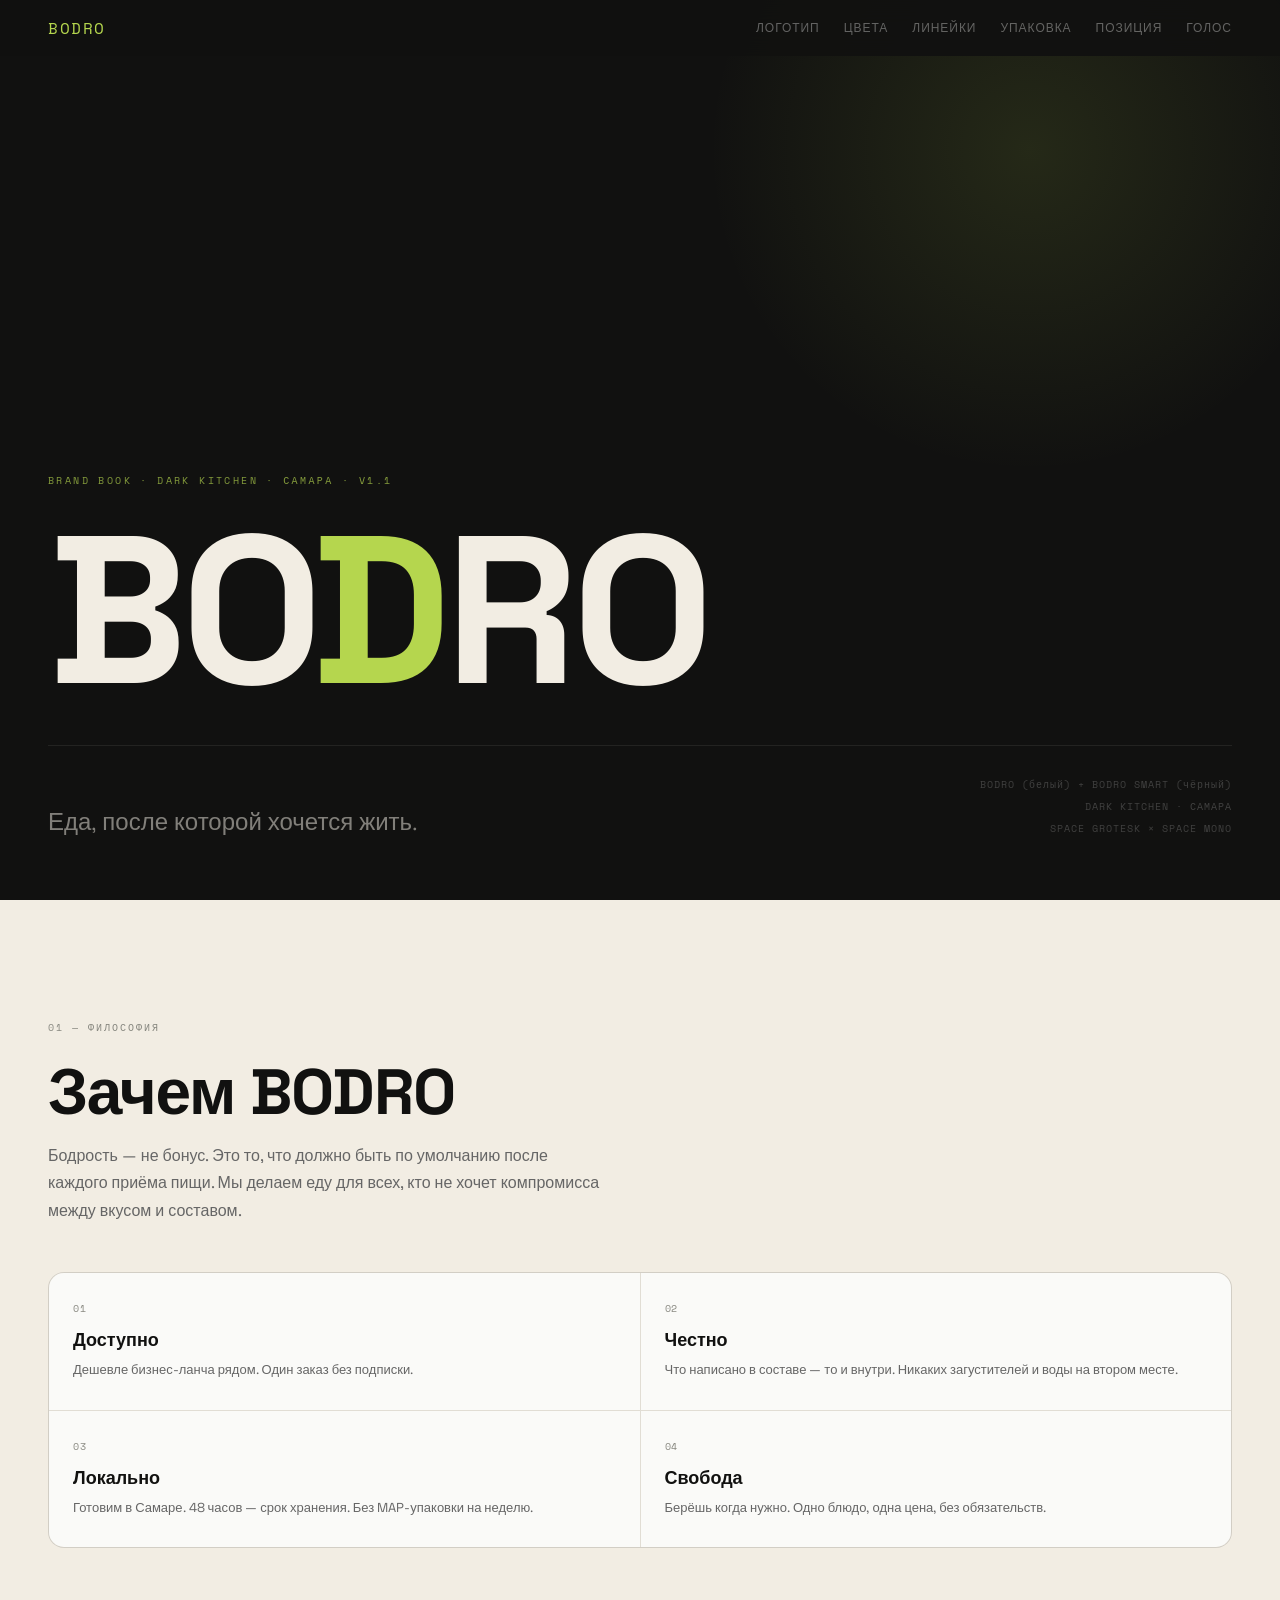
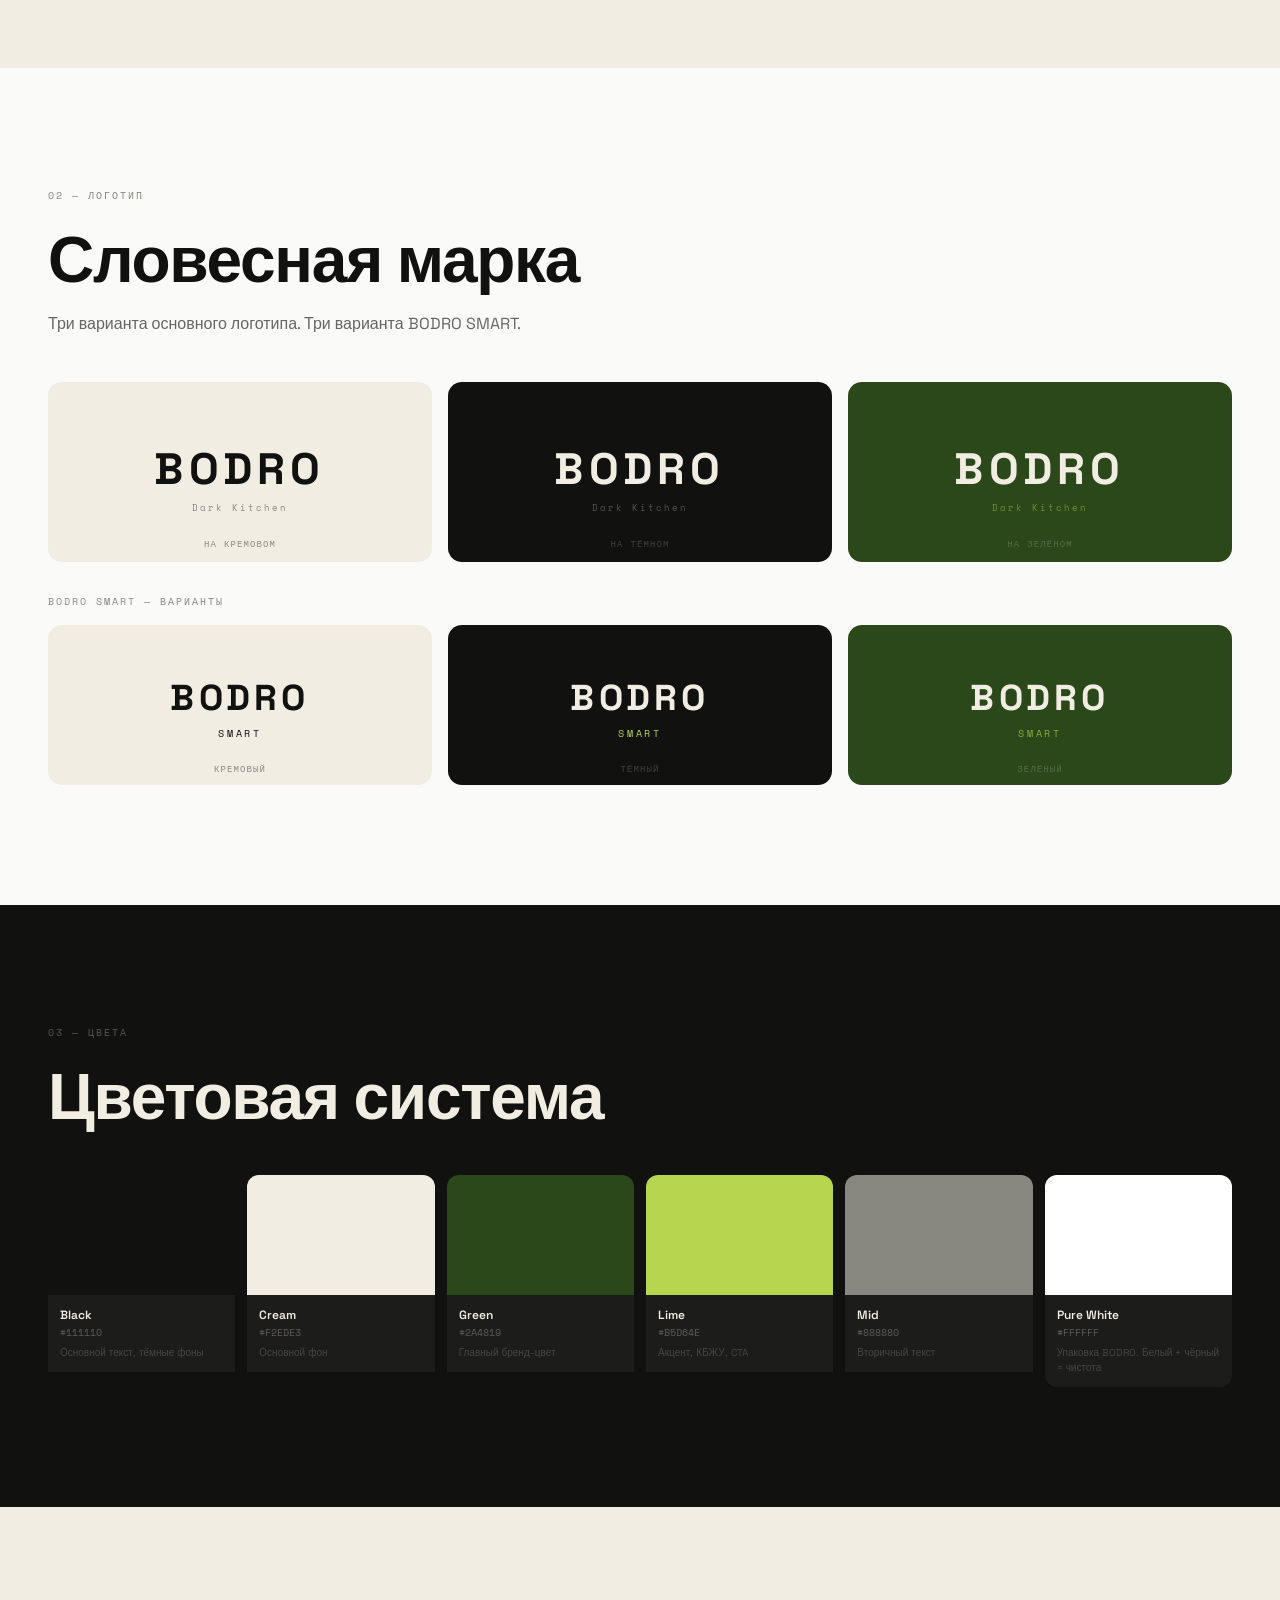
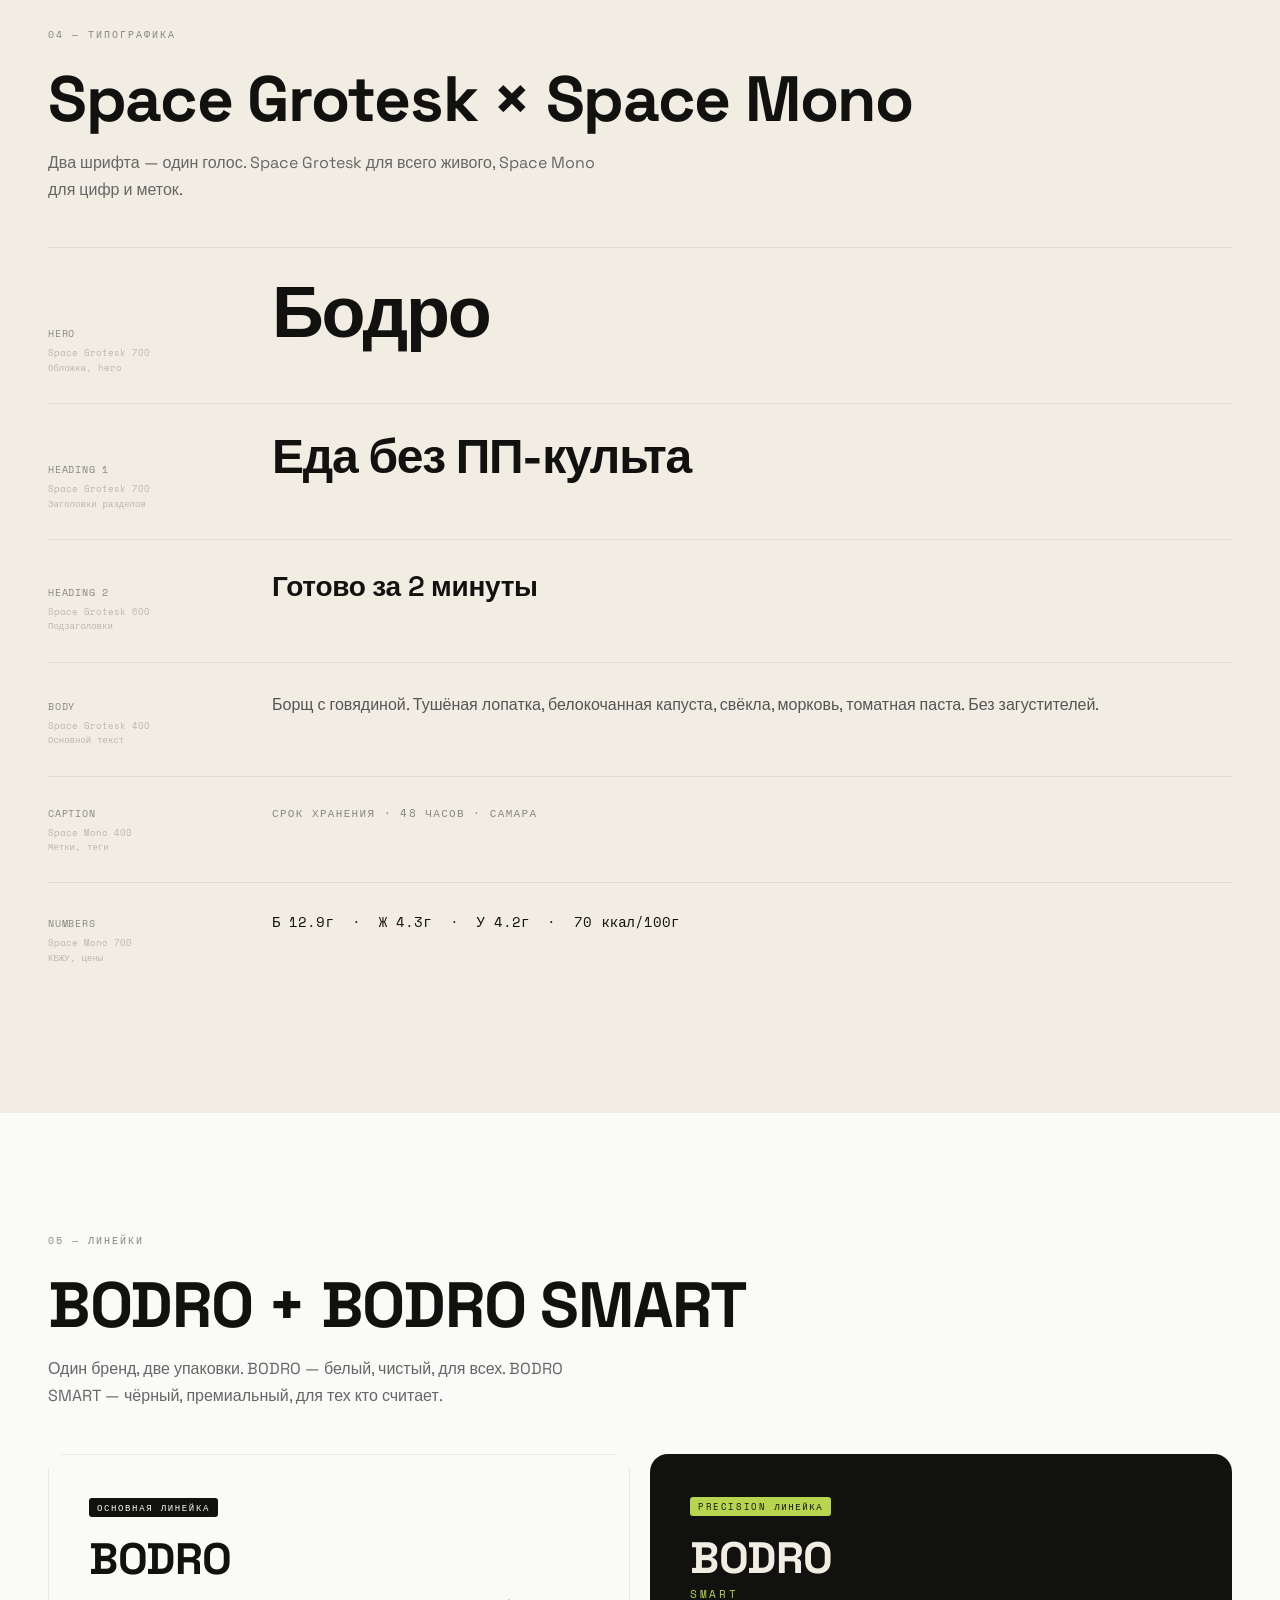
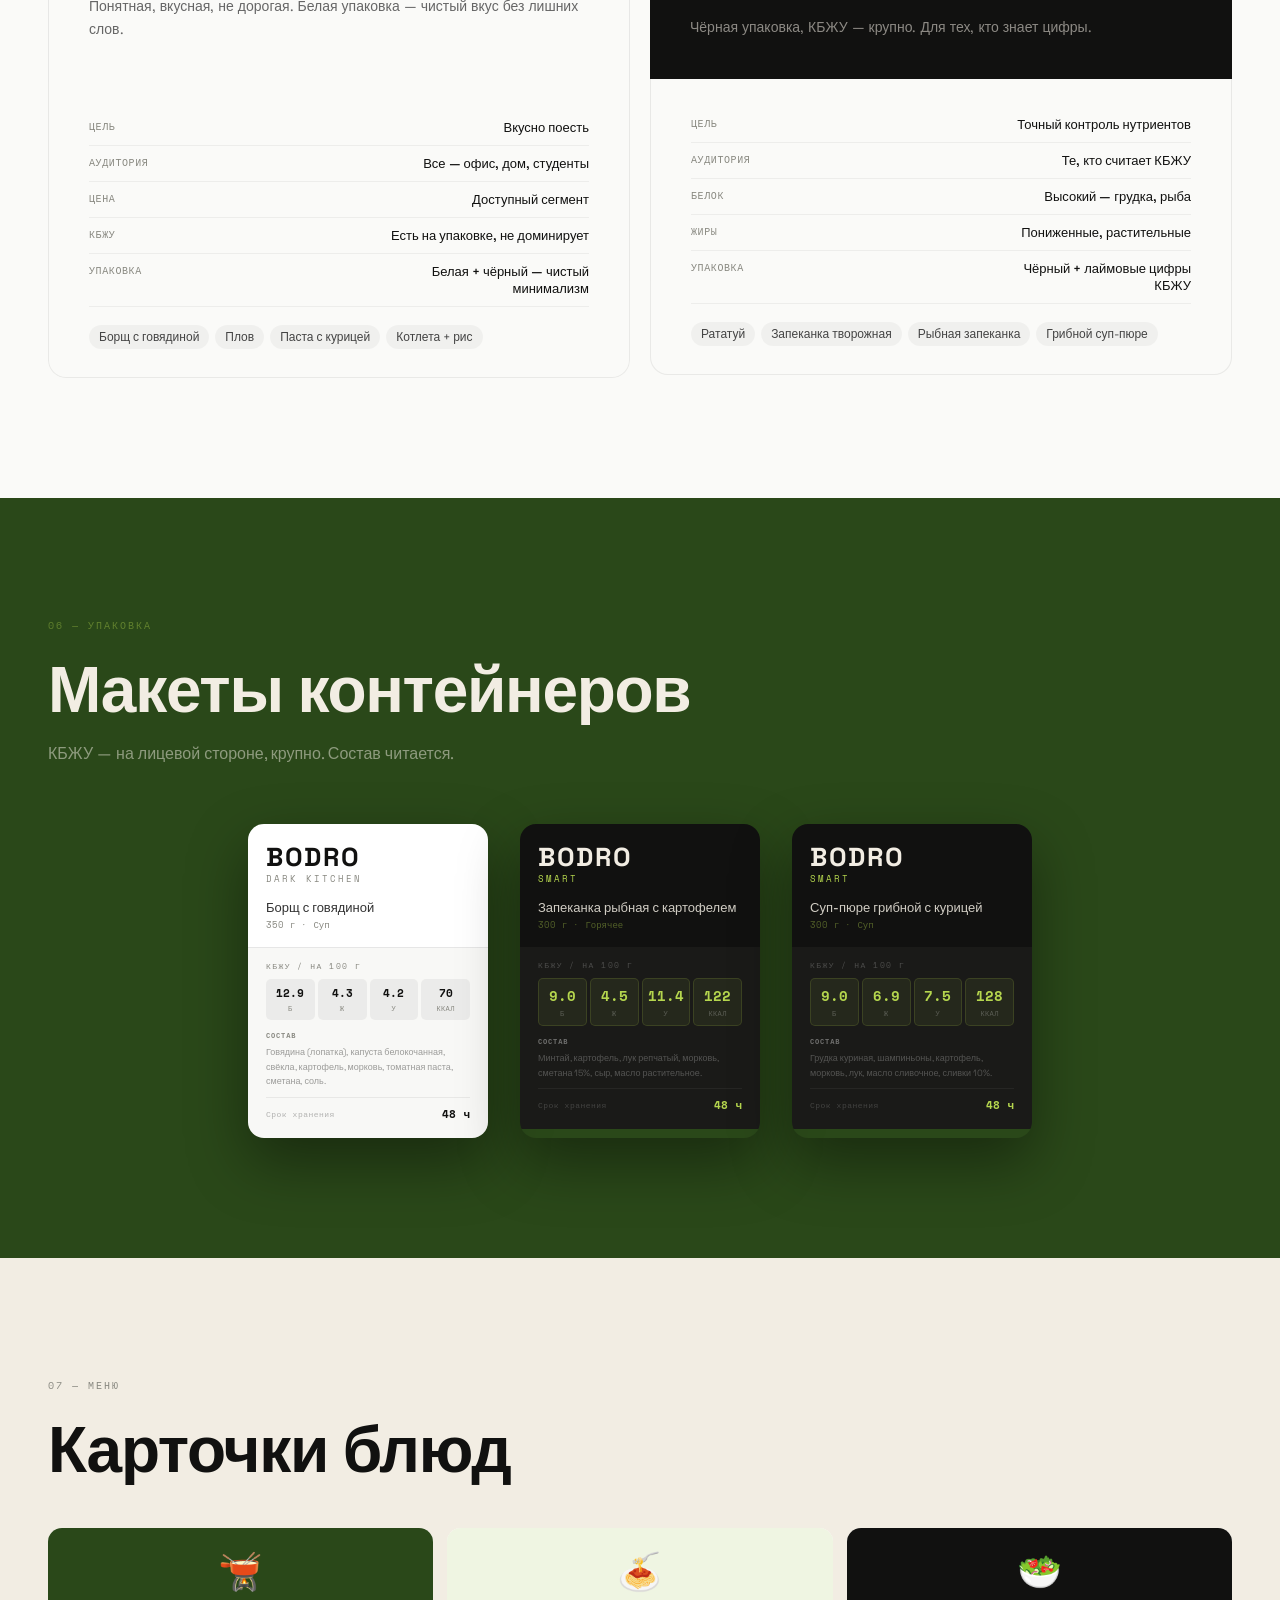
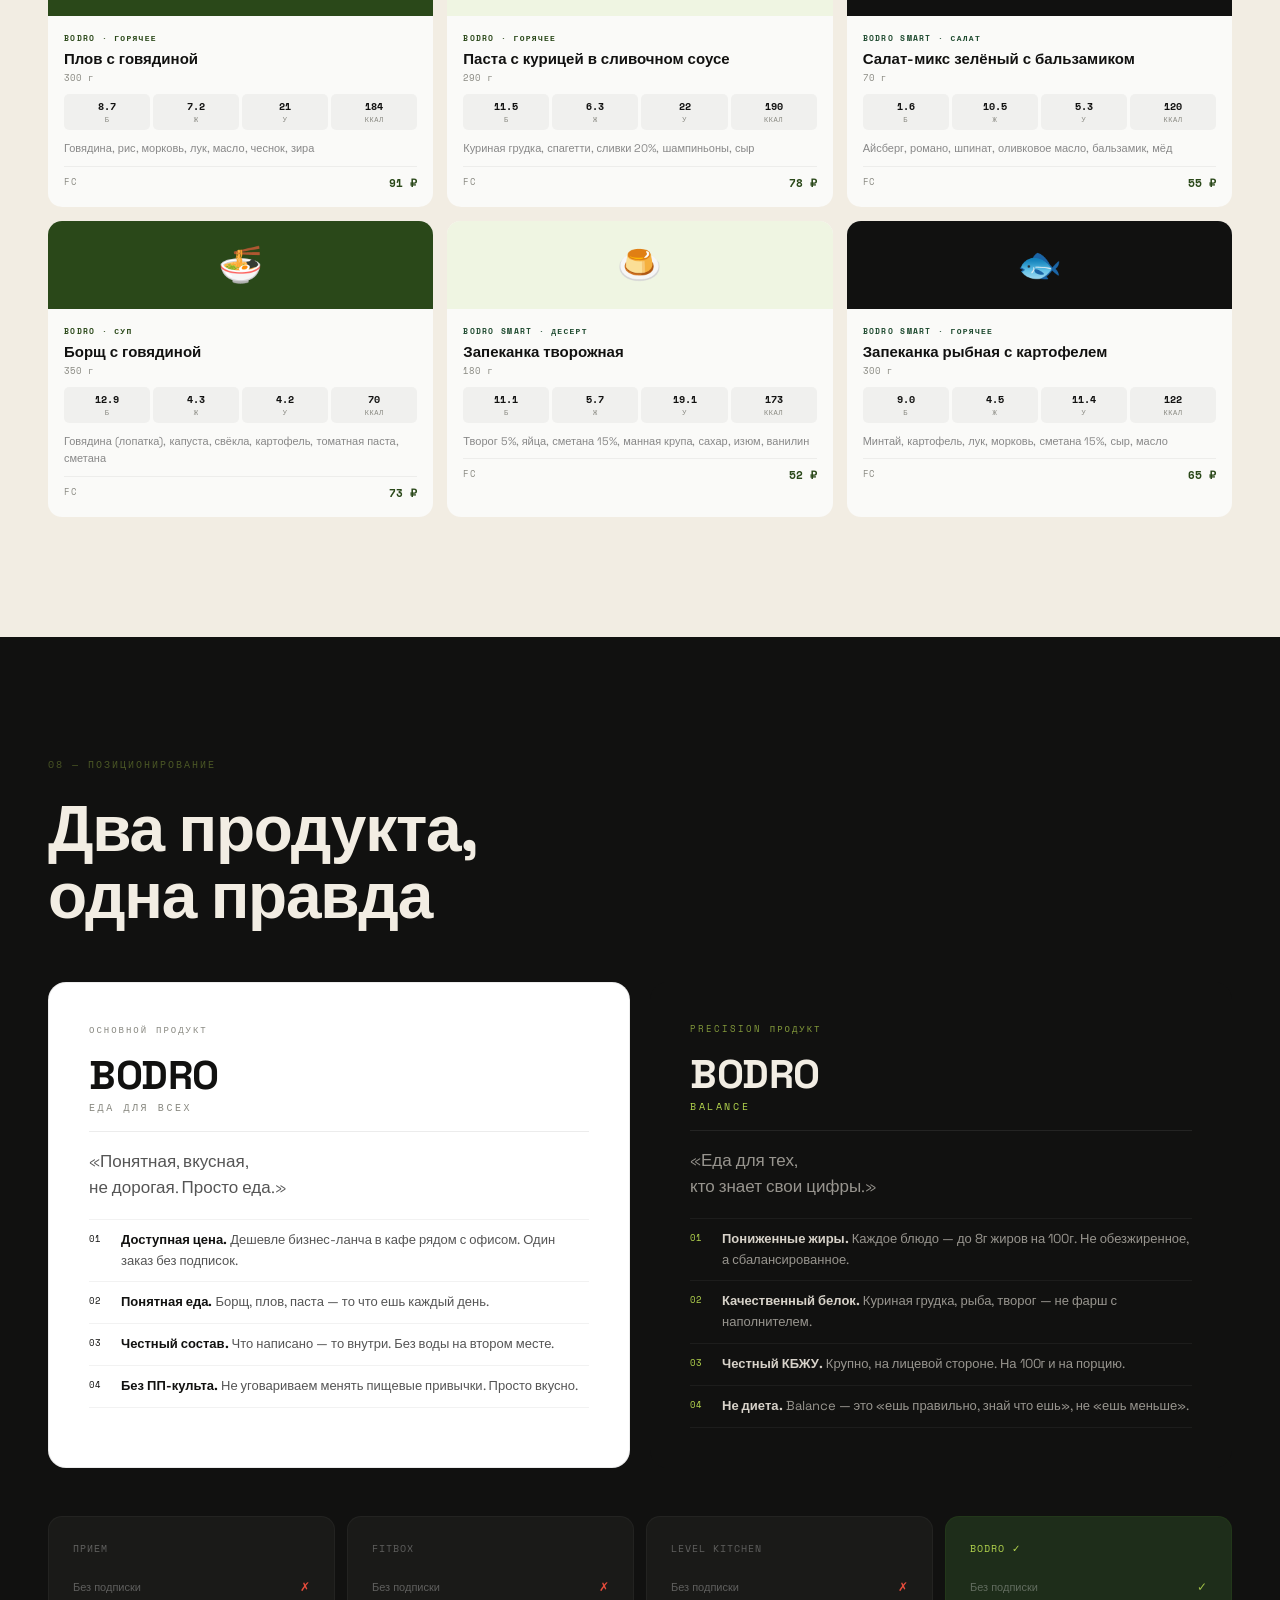
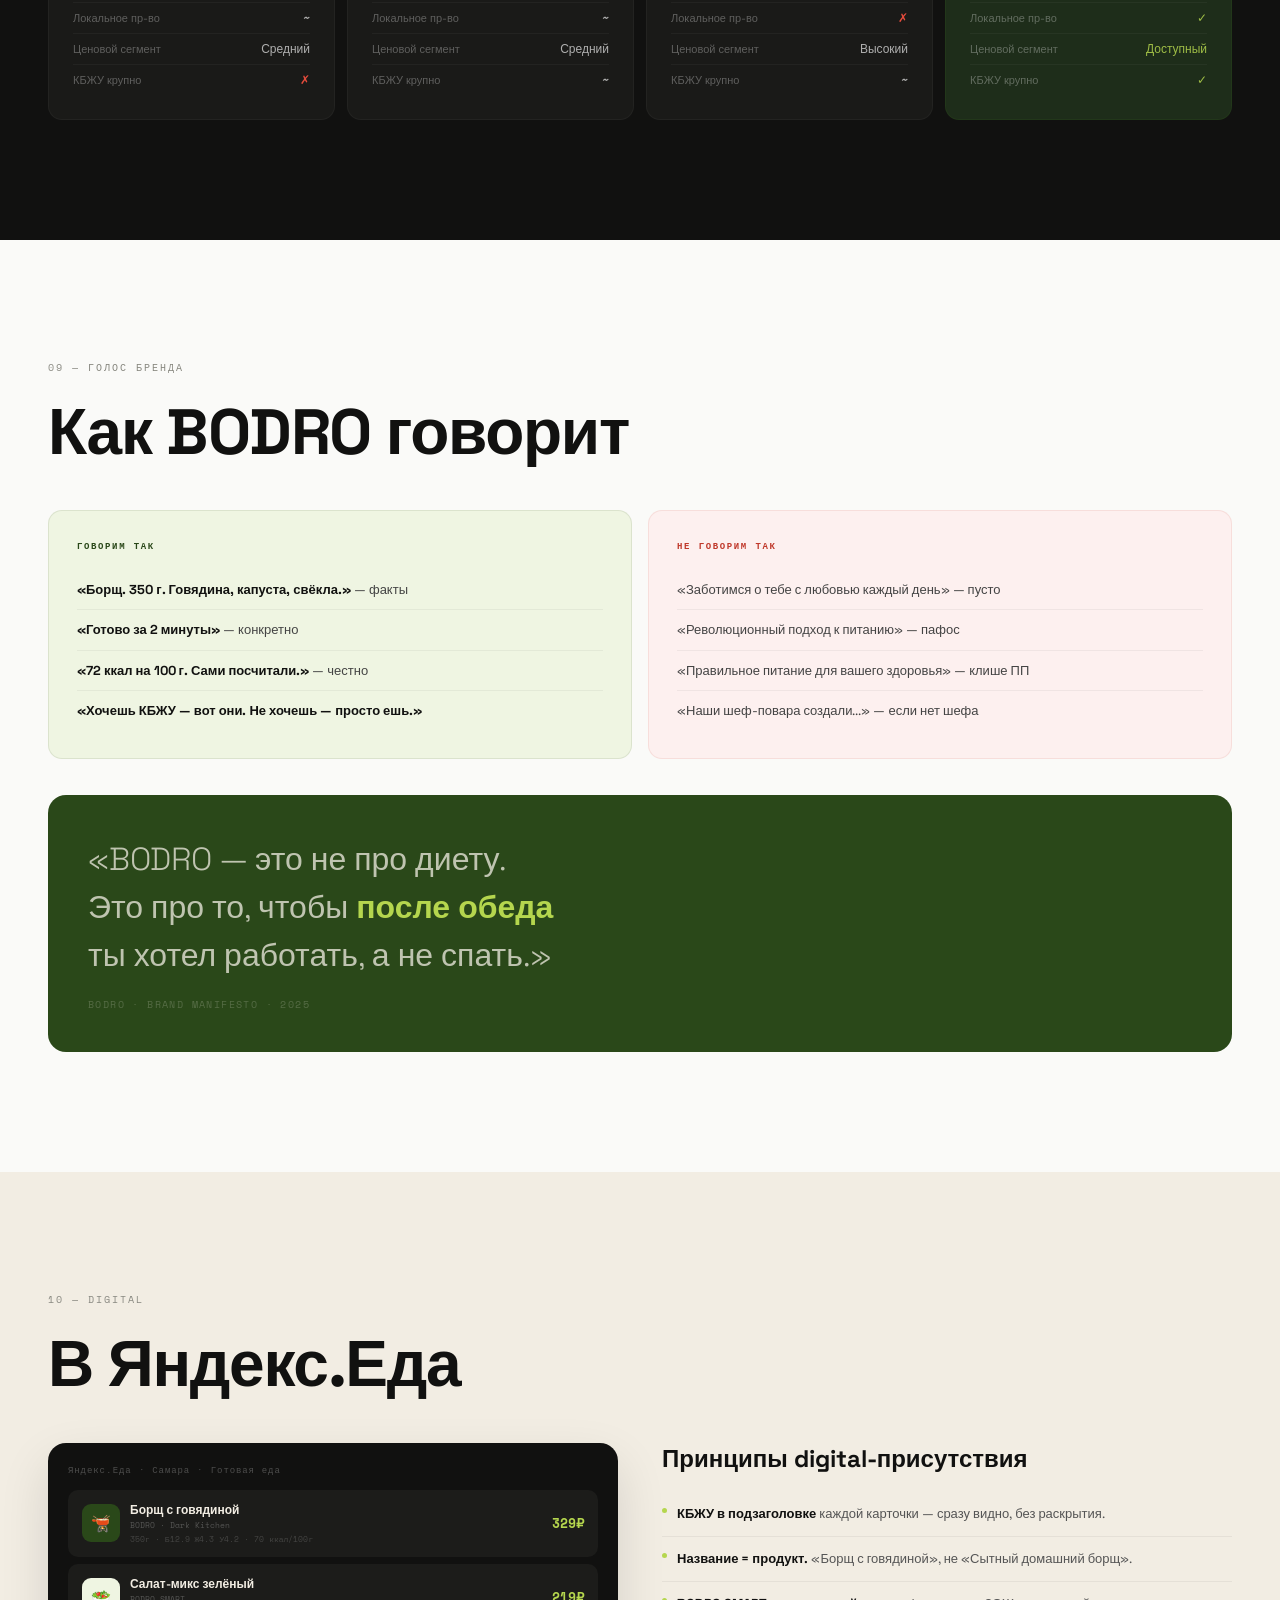
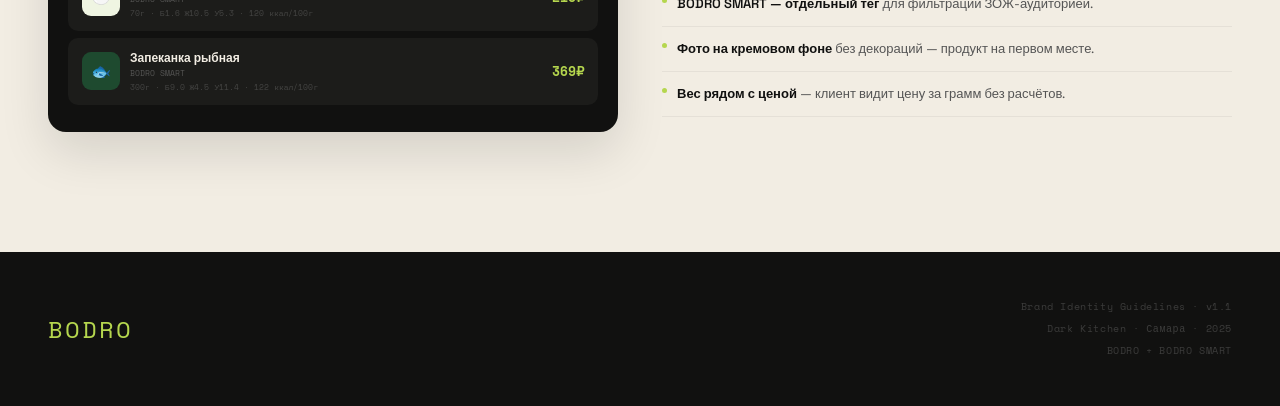
==== commit 24a7b362: "Rename BALANCE → SMART, redesign packaging: BODRO=white, SMART=black+lime КБЖУ" ====
--- a/BODRO_BrandBook.html
+++ b/BODRO_BrandBook.html
@@ -3,7 +3,7 @@
 <head>
   <meta charset="UTF-8">
   <meta name="viewport" content="width=device-width, initial-scale=1.0">
-  <title>BODRO — Brand Book</title>
+  <title>BODRO — Brand Book v2</title>
   <link href="https://fonts.googleapis.com/css2?family=Space+Grotesk:wght@300;400;500;600;700&family=Space+Mono:ital,wght@0,400;0,700;1,400&display=swap" rel="stylesheet">
   <style>
     *, *::before, *::after { box-sizing: border-box; margin: 0; padding: 0; }
@@ -110,7 +110,7 @@
     .on-dark   .logo-cell-label,
     .on-green  .logo-cell-label { color: rgba(255,255,255,0.2); }
 
-    /* BALANCE variant cells */
+    /* SMART variant cells */
     .logo-balance-row { display: grid; grid-template-columns: repeat(3,1fr); gap: 16px; margin-top: 16px; }
     .lb-cell {
       border-radius: 14px; display: flex; flex-direction: column;
@@ -125,7 +125,7 @@
     .on-dark  .lb-main { color: var(--cream); }
     .on-green .lb-main { color: var(--cream); }
     .lb-sub { font-family: 'Space Mono', monospace; font-size: 10px; letter-spacing: 0.28em; text-transform: uppercase; margin-top: 5px; }
-    .on-cream .lb-sub  { color: var(--green); }
+    .on-cream .lb-sub  { color: var(--black); }
     .on-dark  .lb-sub  { color: var(--lime); }
     .on-green .lb-sub  { color: rgba(181,214,78,0.7); }
     .lb-cell .logo-cell-label { position: absolute; bottom: 10px; }
@@ -165,24 +165,24 @@
     .lines-grid { display: grid; grid-template-columns: 1fr 1fr; gap: 20px; margin-top: 44px; }
     .line-card { border-radius: 18px; overflow: hidden; }
     .line-header { padding: 40px; }
-    .lh-main    { background: var(--green); }
-    .lh-balance { background: var(--cream); border: 1px solid rgba(17,17,16,0.08); border-bottom: none; }
+    .lh-main  { background: var(--white); border: 1px solid rgba(17,17,16,0.08); border-bottom: none; }
+    .lh-smart { background: var(--black); }
     .line-badge {
       display: inline-block; font-family: 'Space Mono', monospace;
       font-size: 9px; font-weight: 400; letter-spacing: 0.18em;
       text-transform: uppercase; padding: 3px 8px; border-radius: 3px; margin-bottom: 20px;
     }
-    .lh-main    .line-badge { background: var(--lime); color: var(--black); }
-    .lh-balance .line-badge { background: var(--green); color: #fff; }
+    .lh-main  .line-badge { background: var(--black); color: var(--white); }
+    .lh-smart .line-badge { background: var(--lime); color: var(--black); }
     .line-name { font-size: 44px; font-weight: 700; letter-spacing: -0.01em; line-height: 1; margin-bottom: 6px; }
-    .lh-main    .line-name { color: var(--cream); }
-    .lh-balance .line-name { color: var(--black); }
+    .lh-main  .line-name { color: var(--black); }
+    .lh-smart .line-name { color: var(--cream); }
     .line-sub { font-family: 'Space Mono', monospace; font-size: 11px; letter-spacing: 0.24em; text-transform: uppercase; }
-    .lh-main    .line-sub { color: rgba(242,237,227,0.4); }
-    .lh-balance .line-sub { color: var(--green); }
+    .lh-main  .line-sub { color: var(--mid); }
+    .lh-smart .line-sub { color: var(--lime); }
     .line-tagline { font-size: 14px; font-weight: 400; line-height: 1.7; margin-top: 14px; }
-    .lh-main    .line-tagline { color: rgba(242,237,227,0.6); }
-    .lh-balance .line-tagline { color: #666; }
+    .lh-main  .line-tagline { color: #666; }
+    .lh-smart .line-tagline { color: rgba(242,237,227,0.55); }
     .line-body { padding: 28px 40px; border: 1px solid rgba(17,17,16,0.07); border-top: none; border-radius: 0 0 18px 18px; background: var(--white); }
     .line-attr-item { display: flex; justify-content: space-between; padding: 9px 0; border-bottom: 1px solid rgba(17,17,16,0.05); font-size: 13px; }
     .line-attr-item:last-child { border-bottom: none; }
@@ -198,62 +198,63 @@
     .packaging-stage { display: flex; justify-content: center; gap: 32px; flex-wrap: wrap; margin-top: 56px; }
     .pkg { width: 240px; border-radius: 16px; overflow: hidden; box-shadow: 0 24px 60px rgba(0,0,0,0.4); }
     .pkg-top { padding: 20px 18px 16px; }
-    .pt-dark   { background: var(--black); }
-    .pt-cream  { background: var(--cream); border-bottom: 1px solid rgba(17,17,16,0.08); }
-    .pt-balance{ background: #1E4A2F; }
+    /* BODRO main = белый + чёрный, чистый */
+    .pt-main  { background: #FFFFFF; border-bottom: 1px solid rgba(17,17,16,0.1); }
+    /* BODRO SMART = почти чёрный, КБЖУ доминирует */
+    .pt-smart { background: #111110; }
+
     .pkg-brand { font-size: 26px; font-weight: 700; letter-spacing: 0.08em; line-height: 1; }
-    .pt-dark    .pkg-brand { color: var(--cream); }
-    .pt-cream   .pkg-brand { color: var(--black); }
-    .pt-balance .pkg-brand { color: #fff; }
+    .pt-main  .pkg-brand { color: var(--black); }
+    .pt-smart .pkg-brand { color: var(--cream); }
     .pkg-line { font-family: 'Space Mono', monospace; font-size: 9px; letter-spacing: 0.22em; text-transform: uppercase; margin-top: 2px; }
-    .pt-dark    .pkg-line  { color: rgba(181,214,78,0.5); }
-    .pt-cream   .pkg-line  { color: var(--green); }
-    .pt-balance .pkg-line  { color: rgba(181,214,78,0.55); }
+    .pt-main  .pkg-line { color: var(--mid); }
+    .pt-smart .pkg-line { color: var(--lime); }
     .pkg-dish { font-size: 13px; font-weight: 500; line-height: 1.35; margin-top: 14px; }
-    .pt-dark    .pkg-dish  { color: rgba(242,237,227,0.9); }
-    .pt-cream   .pkg-dish  { color: var(--black); }
-    .pt-balance .pkg-dish  { color: #fff; }
+    .pt-main  .pkg-dish { color: #333; }
+    .pt-smart .pkg-dish { color: rgba(242,237,227,0.85); }
     .pkg-weight { font-family: 'Space Mono', monospace; font-size: 9px; margin-top: 2px; }
-    .pt-dark    .pkg-weight { color: rgba(181,214,78,0.45); }
-    .pt-cream   .pkg-weight { color: var(--mid); }
-    .pt-balance .pkg-weight { color: rgba(181,214,78,0.45); }
+    .pt-main  .pkg-weight { color: var(--mid); }
+    .pt-smart .pkg-weight { color: rgba(181,214,78,0.4); }
+
     .pkg-body { padding: 12px 18px 16px; }
-    .pt-dark + .pkg-body,
-    .pt-balance + .pkg-body { background: #191917; }
-    .pt-cream + .pkg-body { background: var(--white); }
+    .pt-main  + .pkg-body { background: #F8F8F6; }
+    .pt-smart + .pkg-body { background: #1A1A18; }
+
     .kbzhu-title { font-family: 'Space Mono', monospace; font-size: 8px; letter-spacing: 0.18em; text-transform: uppercase; margin-bottom: 7px; }
-    .pt-dark + .pkg-body .kbzhu-title,
-    .pt-balance + .pkg-body .kbzhu-title { color: rgba(255,255,255,0.22); }
-    .pt-cream + .pkg-body .kbzhu-title { color: var(--mid); }
+    .pt-main  + .pkg-body .kbzhu-title { color: var(--mid); }
+    .pt-smart + .pkg-body .kbzhu-title { color: rgba(255,255,255,0.22); }
+
+    /* BODRO SMART — КБЖУ крупнее, ярче */
     .kbzhu-row { display: grid; grid-template-columns: repeat(4,1fr); gap: 3px; margin-bottom: 10px; }
-    .kc { background: rgba(255,255,255,0.04); border-radius: 5px; padding: 6px 3px; text-align: center; }
-    .pt-cream + .pkg-body .kc { background: rgba(17,17,16,0.04); }
-    .kc-v { font-family: 'Space Mono', monospace; font-size: 11px; font-weight: 700; display: block; }
-    .pt-dark + .pkg-body .kc-v,
-    .pt-balance + .pkg-body .kc-v { color: var(--lime); }
-    .pt-cream + .pkg-body .kc-v  { color: var(--green); }
+    .kc { border-radius: 5px; padding: 6px 3px; text-align: center; }
+    .pt-main  + .pkg-body .kc { background: rgba(17,17,16,0.05); }
+    .pt-smart + .pkg-body .kc { background: rgba(181,214,78,0.08); border: 1px solid rgba(181,214,78,0.15); }
+
+    .kc-v { font-family: 'Space Mono', monospace; font-weight: 700; display: block; }
+    .pt-main  + .pkg-body .kc-v { font-size: 11px; color: var(--black); }
+    .pt-smart + .pkg-body .kc-v { font-size: 14px; color: var(--lime); }
+
     .kc-k { font-family: 'Space Mono', monospace; font-size: 7px; text-transform: uppercase; letter-spacing: 0.06em; display: block; margin-top: 2px; }
-    .pt-dark + .pkg-body .kc-k,
-    .pt-balance + .pkg-body .kc-k  { color: rgba(255,255,255,0.22); }
-    .pt-cream + .pkg-body .kc-k   { color: var(--mid); }
+    .pt-main  + .pkg-body .kc-k { color: var(--mid); }
+    .pt-smart + .pkg-body .kc-k { color: rgba(255,255,255,0.25); }
+
     .pkg-ingr { font-size: 9px; line-height: 1.65; }
-    .pt-dark + .pkg-body .pkg-ingr,
-    .pt-balance + .pkg-body .pkg-ingr { color: rgba(255,255,255,0.25); }
-    .pt-cream + .pkg-body .pkg-ingr  { color: rgba(17,17,16,0.35); }
+    .pt-main  + .pkg-body .pkg-ingr { color: rgba(17,17,16,0.4); }
+    .pt-smart + .pkg-body .pkg-ingr { color: rgba(255,255,255,0.25); }
+
     .ingr-label { font-family: 'Space Mono', monospace; font-size: 7px; text-transform: uppercase; letter-spacing: 0.12em; font-weight: 700; margin-bottom: 3px; }
-    .pt-dark + .pkg-body .ingr-label,
-    .pt-balance + .pkg-body .ingr-label { color: rgba(255,255,255,0.38); }
-    .pt-cream + .pkg-body .ingr-label  { color: var(--mid); }
-    .pkg-shelf { display: flex; justify-content: space-between; align-items: center; margin-top: 8px; padding-top: 8px; border-top: 1px solid rgba(255,255,255,0.05); }
-    .pt-cream + .pkg-body .pkg-shelf { border-color: rgba(17,17,16,0.06); }
+    .pt-main  + .pkg-body .ingr-label { color: var(--mid); }
+    .pt-smart + .pkg-body .ingr-label { color: rgba(255,255,255,0.38); }
+
+    .pkg-shelf { display: flex; justify-content: space-between; align-items: center; margin-top: 8px; padding-top: 8px; }
+    .pt-main  + .pkg-body .pkg-shelf { border-top: 1px solid rgba(17,17,16,0.07); }
+    .pt-smart + .pkg-body .pkg-shelf { border-top: 1px solid rgba(255,255,255,0.05); }
     .shelf-t { font-family: 'Space Mono', monospace; font-size: 8px; letter-spacing: 0.06em; }
-    .pt-dark + .pkg-body .shelf-t,
-    .pt-balance + .pkg-body .shelf-t { color: rgba(255,255,255,0.18); }
-    .pt-cream + .pkg-body .shelf-t { color: rgba(17,17,16,0.25); }
+    .pt-main  + .pkg-body .shelf-t { color: rgba(17,17,16,0.3); }
+    .pt-smart + .pkg-body .shelf-t { color: rgba(255,255,255,0.18); }
     .shelf-v { font-family: 'Space Mono', monospace; font-size: 11px; font-weight: 700; }
-    .pt-dark + .pkg-body .shelf-v,
-    .pt-balance + .pkg-body .shelf-v { color: var(--lime); }
-    .pt-cream + .pkg-body .shelf-v { color: var(--green); }
+    .pt-main  + .pkg-body .shelf-v { color: var(--black); }
+    .pt-smart + .pkg-body .shelf-v { color: var(--lime); }
 
     /* MENU */
     #menu { background: var(--cream); }
@@ -266,7 +267,7 @@
     .dish-body { padding: 16px; }
     .dish-line-tag { font-family: 'Space Mono', monospace; font-size: 8px; font-weight: 700; letter-spacing: 0.16em; text-transform: uppercase; margin-bottom: 6px; }
     .dlt-main    { color: var(--green); }
-    .dlt-balance { color: #1E4A2F; }
+    .dlt-smart { color: #1E4A2F; }
     .dish-name { font-size: 15px; font-weight: 600; line-height: 1.25; margin-bottom: 2px; }
     .dish-w { font-family: 'Space Mono', monospace; font-size: 9px; color: var(--mid); margin-bottom: 10px; }
     .macros { display: grid; grid-template-columns: repeat(4,1fr); gap: 3px; margin-bottom: 10px; }
@@ -284,27 +285,38 @@
     #positioning h2 { color: var(--cream); }
     .pos-two-col { display: grid; grid-template-columns: 1fr 1fr; gap: 20px; margin-top: 52px; }
     .pos-card { border-radius: 18px; padding: 40px; }
-    .pos-main    { background: var(--green); }
-    .pos-balance { background: #181816; border: 1px solid rgba(42,72,25,0.25); }
+    .pos-main  { background: #FFFFFF; border: 1px solid rgba(17,17,16,0.08); }
+    .pos-smart { background: var(--black); }
     .pos-tag { font-family: 'Space Mono', monospace; font-size: 9px; letter-spacing: 0.22em; text-transform: uppercase; margin-bottom: 20px; }
-    .pos-main    .pos-tag { color: rgba(181,214,78,0.55); }
-    .pos-balance .pos-tag { color: rgba(181,214,78,0.35); }
+    .pos-main  .pos-tag { color: var(--mid); }
+    .pos-smart .pos-tag { color: var(--lime); opacity: 0.7; }
     .pos-name { font-size: 40px; font-weight: 700; letter-spacing: -0.01em; line-height: 1; }
-    .pos-main    .pos-name { color: var(--cream); }
-    .pos-balance .pos-name { color: var(--cream); }
+    .pos-main  .pos-name { color: var(--black); }
+    .pos-smart .pos-name { color: var(--cream); }
     .pos-sub { font-family: 'Space Mono', monospace; font-size: 10px; letter-spacing: 0.26em; text-transform: uppercase; margin-top: 4px; margin-bottom: 16px; }
-    .pos-main    .pos-sub { color: rgba(242,237,227,0.4); }
-    .pos-balance .pos-sub { color: rgba(181,214,78,0.5); }
-    .pos-divider { height: 1px; background: rgba(255,255,255,0.08); margin-bottom: 16px; }
+    .pos-main  .pos-sub { color: var(--mid); }
+    .pos-smart .pos-sub { color: var(--lime); }
+    .pos-divider { height: 1px; margin-bottom: 16px; }
+    .pos-main  .pos-divider { background: rgba(17,17,16,0.08); }
+    .pos-smart .pos-divider { background: rgba(255,255,255,0.08); }
     .pos-claim { font-size: 17px; font-weight: 300; line-height: 1.55; margin-bottom: 18px; }
-    .pos-main    .pos-claim { color: rgba(242,237,227,0.7); }
-    .pos-balance .pos-claim { color: rgba(242,237,227,0.6); }
+    .pos-main  .pos-claim { color: #555; }
+    .pos-smart .pos-claim { color: rgba(242,237,227,0.6); }
     .pos-attrs { display: flex; flex-direction: column; gap: 0; }
-    .pos-attr { display: flex; gap: 12px; padding: 10px 0; border-top: 1px solid rgba(255,255,255,0.05); font-size: 13px; line-height: 1.6; }
-    .pos-attr:last-child { border-bottom: 1px solid rgba(255,255,255,0.05); }
-    .pos-attr-num { font-family: 'Space Mono', monospace; font-size: 9px; color: var(--lime); min-width: 20px; margin-top: 2px; }
-    .pos-attr-body { color: rgba(242,237,227,0.6); }
-    .pos-attr-body strong { color: rgba(242,237,227,0.88); }
+    .pos-attr { display: flex; gap: 12px; padding: 10px 0; font-size: 13px; line-height: 1.6; }
+    .pos-main  .pos-attr { border-top: 1px solid rgba(17,17,16,0.05); }
+    .pos-smart .pos-attr { border-top: 1px solid rgba(255,255,255,0.05); }
+    .pos-attr:last-child { border-bottom: inherit; }
+    .pos-main  .pos-attr:last-child { border-bottom: 1px solid rgba(17,17,16,0.05); }
+    .pos-smart .pos-attr:last-child { border-bottom: 1px solid rgba(255,255,255,0.05); }
+    .pos-attr-num { font-family: 'Space Mono', monospace; font-size: 9px; min-width: 20px; margin-top: 2px; }
+    .pos-main  .pos-attr-num { color: var(--black); }
+    .pos-smart .pos-attr-num { color: var(--lime); }
+    .pos-attr-body { }
+    .pos-main  .pos-attr-body { color: #555; }
+    .pos-smart .pos-attr-body { color: rgba(242,237,227,0.6); }
+    .pos-main  .pos-attr-body strong { color: var(--black); }
+    .pos-smart .pos-attr-body strong { color: rgba(242,237,227,0.88); }
 
     /* vs grid */
     .vs-grid { display: grid; grid-template-columns: repeat(4,1fr); gap: 12px; margin-top: 48px; }
@@ -343,7 +355,7 @@
     .app-icon { width: 38px; height: 38px; border-radius: 9px; display: flex; align-items: center; justify-content: center; font-size: 16px; flex-shrink: 0; }
     .ai-green   { background: var(--green); }
     .ai-light   { background: var(--light); }
-    .ai-balance { background: #1E4A2F; }
+    .ai-smart { background: #1E4A2F; }
     .app-info { flex: 1; }
     .app-name  { font-size: 12px; font-weight: 600; color: var(--cream); margin-bottom: 1px; }
     .app-brand { font-family: 'Space Mono', monospace; font-size: 8px; color: rgba(255,255,255,0.25); }
@@ -396,7 +408,7 @@
   <div class="cover-bottom">
     <div class="cover-claim">Еда, после которой хочется жить.</div>
     <div class="cover-meta">
-      <p>BODRO + BODRO BALANCE</p>
+      <p>BODRO (белый) + BODRO SMART (чёрный)</p>
       <p>DARK KITCHEN · САМАРА</p>
       <p>SPACE GROTESK × SPACE MONO</p>
     </div>
@@ -436,7 +448,7 @@
 <section id="logo">
   <div class="section-label">02 — Логотип</div>
   <h2>Словесная марка</h2>
-  <p class="lead">Три варианта основного логотипа. Три варианта BODRO BALANCE.</p>
+  <p class="lead">Три варианта основного логотипа. Три варианта BODRO SMART.</p>
 
   <div class="logo-wordmarks">
     <div class="logo-cell on-cream">
@@ -457,21 +469,21 @@
   </div>
 
   <div style="margin-top:32px;">
-    <div class="section-label" style="margin-bottom:16px;">BODRO BALANCE — варианты</div>
+    <div class="section-label" style="margin-bottom:16px;">BODRO SMART — варианты</div>
     <div class="logo-balance-row">
       <div class="lb-cell on-cream">
         <div class="lb-main">BODRO</div>
-        <div class="lb-sub">Balance</div>
+        <div class="lb-sub">SMART</div>
         <div class="logo-cell-label" style="color:var(--mid);">Кремовый</div>
       </div>
       <div class="lb-cell on-dark">
         <div class="lb-main">BODRO</div>
-        <div class="lb-sub">Balance</div>
+        <div class="lb-sub">SMART</div>
         <div class="logo-cell-label" style="color:rgba(255,255,255,0.2);">Тёмный</div>
       </div>
       <div class="lb-cell on-green">
         <div class="lb-main">BODRO</div>
-        <div class="lb-sub">Balance</div>
+        <div class="lb-sub">SMART</div>
         <div class="logo-cell-label" style="color:rgba(255,255,255,0.2);">Зелёный</div>
       </div>
     </div>
@@ -524,11 +536,11 @@
       </div>
     </div>
     <div class="swatch">
-      <div class="swatch-color" style="background:#EFF5E2;"></div>
+      <div class="swatch-color" style="background:#FFFFFF; border: 1px solid rgba(255,255,255,0.15);"></div>
       <div class="swatch-info">
-        <div class="swatch-name">Light</div>
-        <div class="swatch-hex">#EFF5E2</div>
-        <div class="swatch-use">Светлые акценты, фоны секций</div>
+        <div class="swatch-name">Pure White</div>
+        <div class="swatch-hex">#FFFFFF</div>
+        <div class="swatch-use">Упаковка BODRO. Белый + чёрный = чистота</div>
       </div>
     </div>
   </div>
@@ -570,21 +582,21 @@
 <!-- LINES -->
 <section id="lines">
   <div class="section-label">05 — Линейки</div>
-  <h2>BODRO + BODRO BALANCE</h2>
-  <p class="lead">Одна кухня, два выбора. BODRO для всех — вкусно и доступно. BODRO BALANCE для тех, кто считает.</p>
+  <h2>BODRO + BODRO SMART</h2>
+  <p class="lead">Один бренд, две упаковки. BODRO — белый, чистый, для всех. BODRO SMART — чёрный, премиальный, для тех кто считает.</p>
   <div class="lines-grid">
     <div class="line-card">
       <div class="line-header lh-main">
         <div class="line-badge">Основная линейка</div>
         <div class="line-name">BODRO</div>
-        <div class="line-tagline">Понятная, вкусная, не дорогая. Для всех, кто не хочет готовить — но хочет есть нормально.</div>
+        <div class="line-tagline">Понятная, вкусная, не дорогая. Белая упаковка — чистый вкус без лишних слов.</div>
       </div>
       <div class="line-body">
         <div class="line-attr-item"><span class="attr-k">Цель</span><span class="attr-v">Вкусно поесть</span></div>
         <div class="line-attr-item"><span class="attr-k">Аудитория</span><span class="attr-v">Все — офис, дом, студенты</span></div>
         <div class="line-attr-item"><span class="attr-k">Цена</span><span class="attr-v">Доступный сегмент</span></div>
-        <div class="line-attr-item"><span class="attr-k">КБЖУ</span><span class="attr-v">На упаковке, не в центре</span></div>
-        <div class="line-attr-item"><span class="attr-k">Упаковка</span><span class="attr-v">Тёмная, лесной зелёный</span></div>
+        <div class="line-attr-item"><span class="attr-k">КБЖУ</span><span class="attr-v">Есть на упаковке, не доминирует</span></div>
+        <div class="line-attr-item"><span class="attr-k">Упаковка</span><span class="attr-v">Белая + чёрный — чистый минимализм</span></div>
         <div class="line-tags">
           <span class="tag">Борщ с говядиной</span><span class="tag">Плов</span>
           <span class="tag">Паста с курицей</span><span class="tag">Котлета + рис</span>
@@ -592,18 +604,18 @@
       </div>
     </div>
     <div class="line-card">
-      <div class="line-header lh-balance">
+      <div class="line-header lh-smart">
         <div class="line-badge">Precision линейка</div>
         <div class="line-name">BODRO</div>
-        <div class="line-sub">Balance</div>
-        <div class="line-tagline">Пониженные жиры, качественный белок. Честный КБЖУ — крупно, на лицевой стороне.</div>
+        <div class="line-sub">SMART</div>
+        <div class="line-tagline">Чёрная упаковка, КБЖУ — крупно. Для тех, кто знает цифры.</div>
       </div>
       <div class="line-body">
         <div class="line-attr-item"><span class="attr-k">Цель</span><span class="attr-v">Точный контроль нутриентов</span></div>
         <div class="line-attr-item"><span class="attr-k">Аудитория</span><span class="attr-v">Те, кто считает КБЖУ</span></div>
         <div class="line-attr-item"><span class="attr-k">Белок</span><span class="attr-v">Высокий — грудка, рыба</span></div>
         <div class="line-attr-item"><span class="attr-k">Жиры</span><span class="attr-v">Пониженные, растительные</span></div>
-        <div class="line-attr-item"><span class="attr-k">Упаковка</span><span class="attr-v">Светлая, кремово-зелёная</span></div>
+        <div class="line-attr-item"><span class="attr-k">Упаковка</span><span class="attr-v">Чёрный + лаймовые цифры КБЖУ</span></div>
         <div class="line-tags">
           <span class="tag">Рататуй</span><span class="tag">Запеканка творожная</span>
           <span class="tag">Рыбная запеканка</span><span class="tag">Грибной суп-пюре</span>
@@ -620,7 +632,7 @@
   <p class="lead" style="color:rgba(242,237,227,0.5);">КБЖУ — на лицевой стороне, крупно. Состав читается.</p>
   <div class="packaging-stage">
     <div class="pkg">
-      <div class="pkg-top pt-dark">
+      <div class="pkg-top pt-main">
         <div class="pkg-brand">BODRO</div>
         <div class="pkg-line">Dark Kitchen</div>
         <div class="pkg-dish">Борщ с говядиной</div>
@@ -639,9 +651,9 @@
       </div>
     </div>
     <div class="pkg">
-      <div class="pkg-top pt-cream">
+      <div class="pkg-top pt-smart">
         <div class="pkg-brand">BODRO</div>
-        <div class="pkg-line">Balance</div>
+        <div class="pkg-line">SMART</div>
         <div class="pkg-dish">Запеканка рыбная с картофелем</div>
         <div class="pkg-weight">300 г · Горячее</div>
       </div>
@@ -658,9 +670,9 @@
       </div>
     </div>
     <div class="pkg">
-      <div class="pkg-top pt-balance">
+      <div class="pkg-top pt-smart">
         <div class="pkg-brand">BODRO</div>
-        <div class="pkg-line">Balance</div>
+        <div class="pkg-line">SMART</div>
         <div class="pkg-dish">Суп-пюре грибной с курицей</div>
         <div class="pkg-weight">300 г · Суп</div>
       </div>
@@ -719,7 +731,7 @@
     <div class="dish-card">
       <div class="dish-img di-black">🥗</div>
       <div class="dish-body">
-        <div class="dish-line-tag dlt-balance">BODRO BALANCE · Салат</div>
+        <div class="dish-line-tag dlt-smart">BODRO SMART · Салат</div>
         <div class="dish-name">Салат-микс зелёный с бальзамиком</div>
         <div class="dish-w">70 г</div>
         <div class="macros">
@@ -751,7 +763,7 @@
     <div class="dish-card">
       <div class="dish-img di-light">🍮</div>
       <div class="dish-body">
-        <div class="dish-line-tag dlt-balance">BODRO BALANCE · Десерт</div>
+        <div class="dish-line-tag dlt-smart">BODRO SMART · Десерт</div>
         <div class="dish-name">Запеканка творожная</div>
         <div class="dish-w">180 г</div>
         <div class="macros">
@@ -767,7 +779,7 @@
     <div class="dish-card">
       <div class="dish-img di-black">🐟</div>
       <div class="dish-body">
-        <div class="dish-line-tag dlt-balance">BODRO BALANCE · Горячее</div>
+        <div class="dish-line-tag dlt-smart">BODRO SMART · Горячее</div>
         <div class="dish-name">Запеканка рыбная с картофелем</div>
         <div class="dish-w">300 г</div>
         <div class="macros">
@@ -801,7 +813,7 @@
         <div class="pos-attr"><div class="pos-attr-num">04</div><div class="pos-attr-body"><strong>Без ПП-культа.</strong> Не уговариваем менять пищевые привычки. Просто вкусно.</div></div>
       </div>
     </div>
-    <div class="pos-card pos-balance">
+    <div class="pos-card pos-smart">
       <div class="pos-tag">Precision продукт</div>
       <div class="pos-name">BODRO</div>
       <div class="pos-sub">Balance</div>
@@ -894,16 +906,16 @@
         <div class="app-icon ai-light">🥗</div>
         <div class="app-info">
           <div class="app-name">Салат-микс зелёный</div>
-          <div class="app-brand">BODRO BALANCE</div>
+          <div class="app-brand">BODRO SMART</div>
           <div class="app-kbzhu">70г · Б1.6 Ж10.5 У5.3 · 120 ккал/100г</div>
         </div>
         <div class="app-price">219₽</div>
       </div>
       <div class="app-item">
-        <div class="app-icon ai-balance">🐟</div>
+        <div class="app-icon ai-smart">🐟</div>
         <div class="app-info">
           <div class="app-name">Запеканка рыбная</div>
-          <div class="app-brand">BODRO BALANCE</div>
+          <div class="app-brand">BODRO SMART</div>
           <div class="app-kbzhu">300г · Б9.0 Ж4.5 У11.4 · 122 ккал/100г</div>
         </div>
         <div class="app-price">369₽</div>
@@ -913,7 +925,7 @@
       <h3>Принципы digital-присутствия</h3>
       <div class="drule"><div class="drule-dot"></div><div class="drule-text"><strong>КБЖУ в подзаголовке</strong> каждой карточки — сразу видно, без раскрытия.</div></div>
       <div class="drule"><div class="drule-dot"></div><div class="drule-text"><strong>Название = продукт.</strong> «Борщ с говядиной», не «Сытный домашний борщ».</div></div>
-      <div class="drule"><div class="drule-dot"></div><div class="drule-text"><strong>BODRO BALANCE — отдельный тег</strong> для фильтрации ЗОЖ-аудиторией.</div></div>
+      <div class="drule"><div class="drule-dot"></div><div class="drule-text"><strong>BODRO SMART — отдельный тег</strong> для фильтрации ЗОЖ-аудиторией.</div></div>
       <div class="drule"><div class="drule-dot"></div><div class="drule-text"><strong>Фото на кремовом фоне</strong> без декораций — продукт на первом месте.</div></div>
       <div class="drule"><div class="drule-dot"></div><div class="drule-text"><strong>Вес рядом с ценой</strong> — клиент видит цену за грамм без расчётов.</div></div>
     </div>
@@ -925,7 +937,7 @@
   <div class="ft-meta">
     <div>Brand Identity Guidelines · v1.1</div>
     <div>Dark Kitchen · Самара · 2025</div>
-    <div>BODRO + BODRO BALANCE</div>
+    <div>BODRO + BODRO SMART</div>
   </div>
 </footer>
 
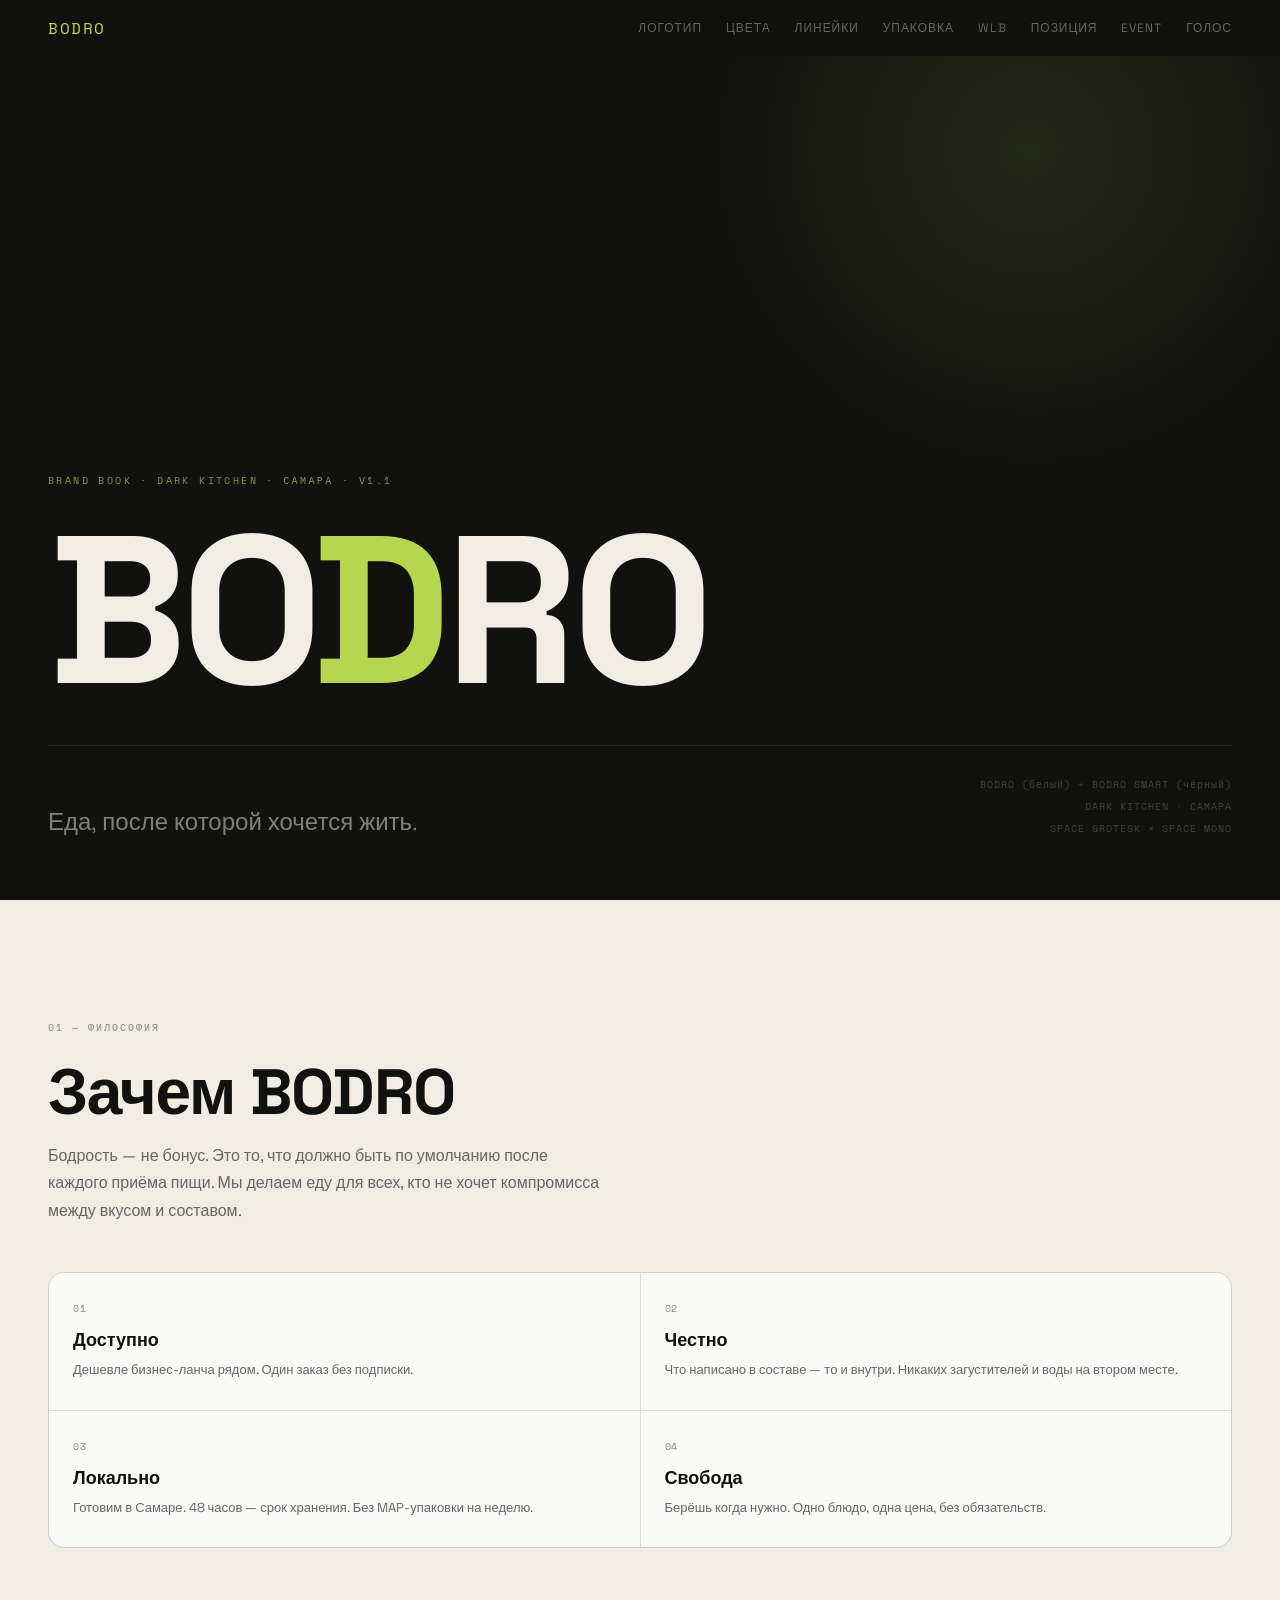
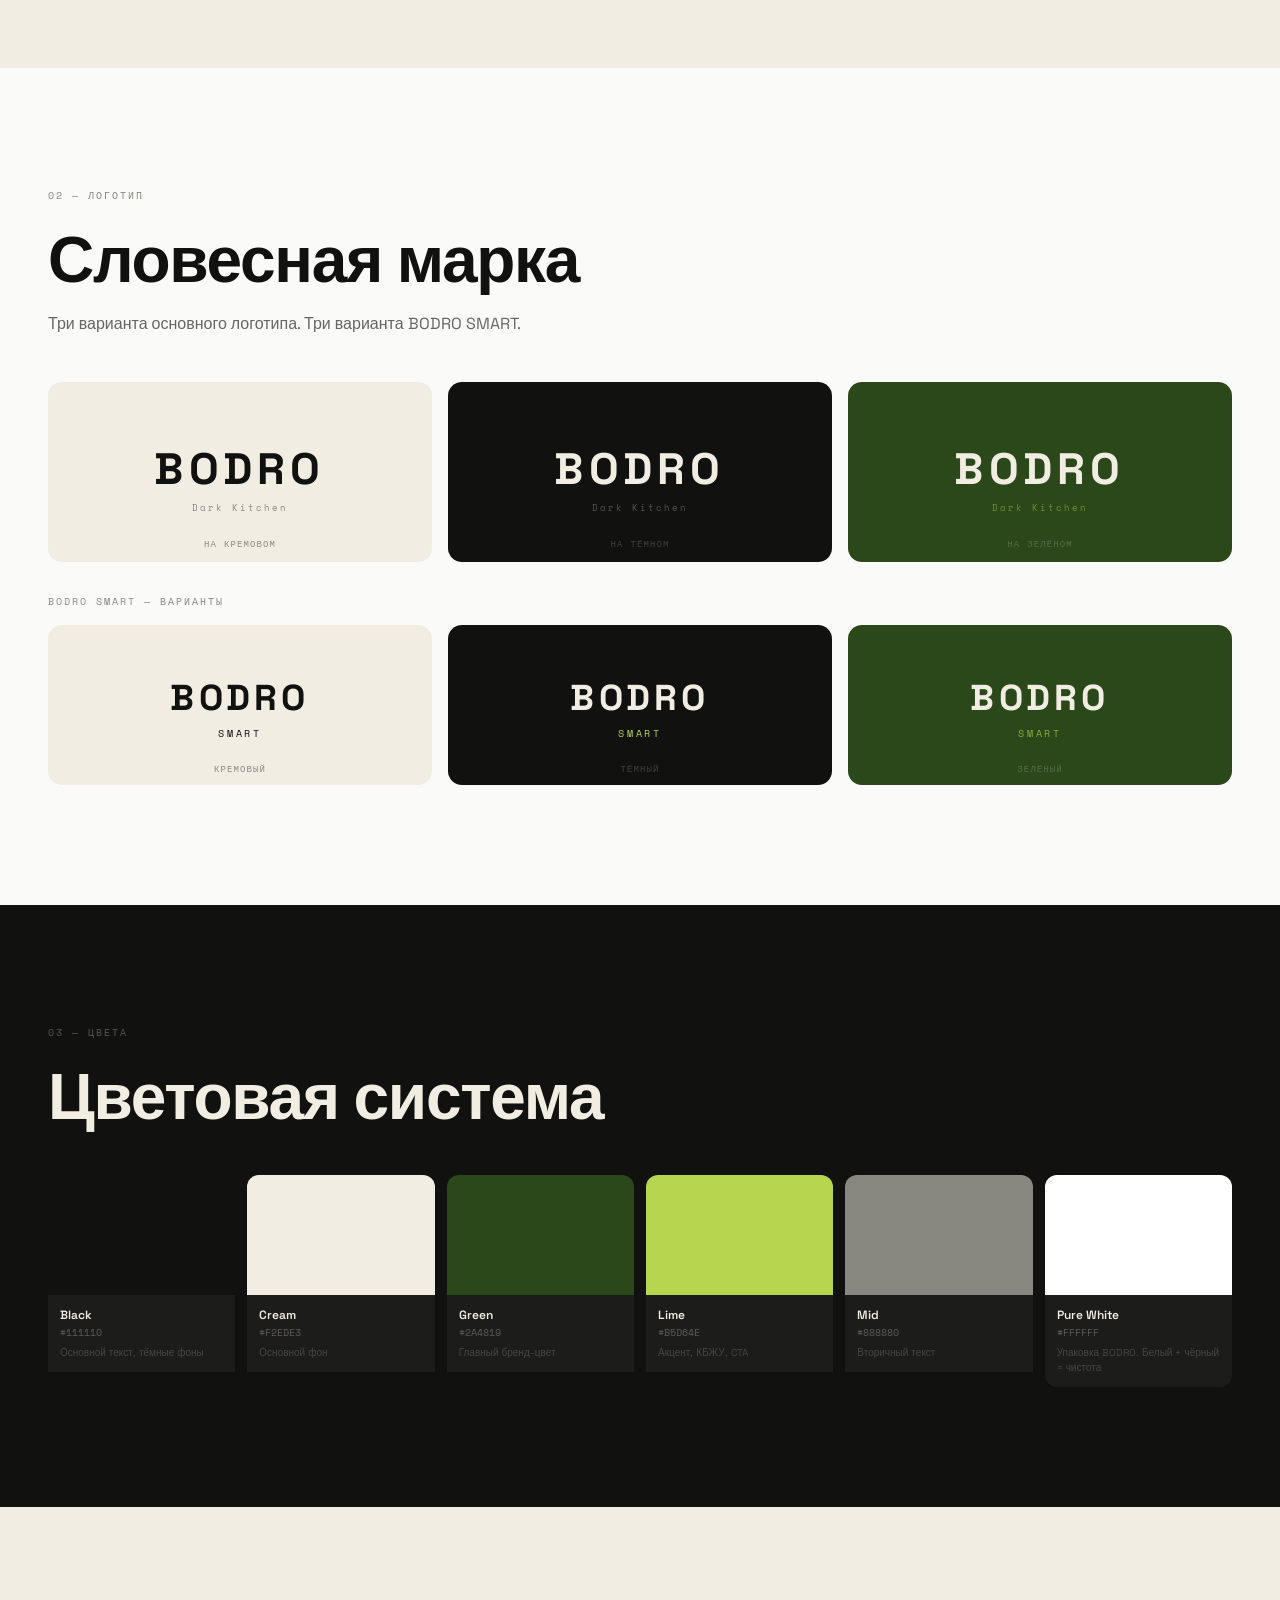
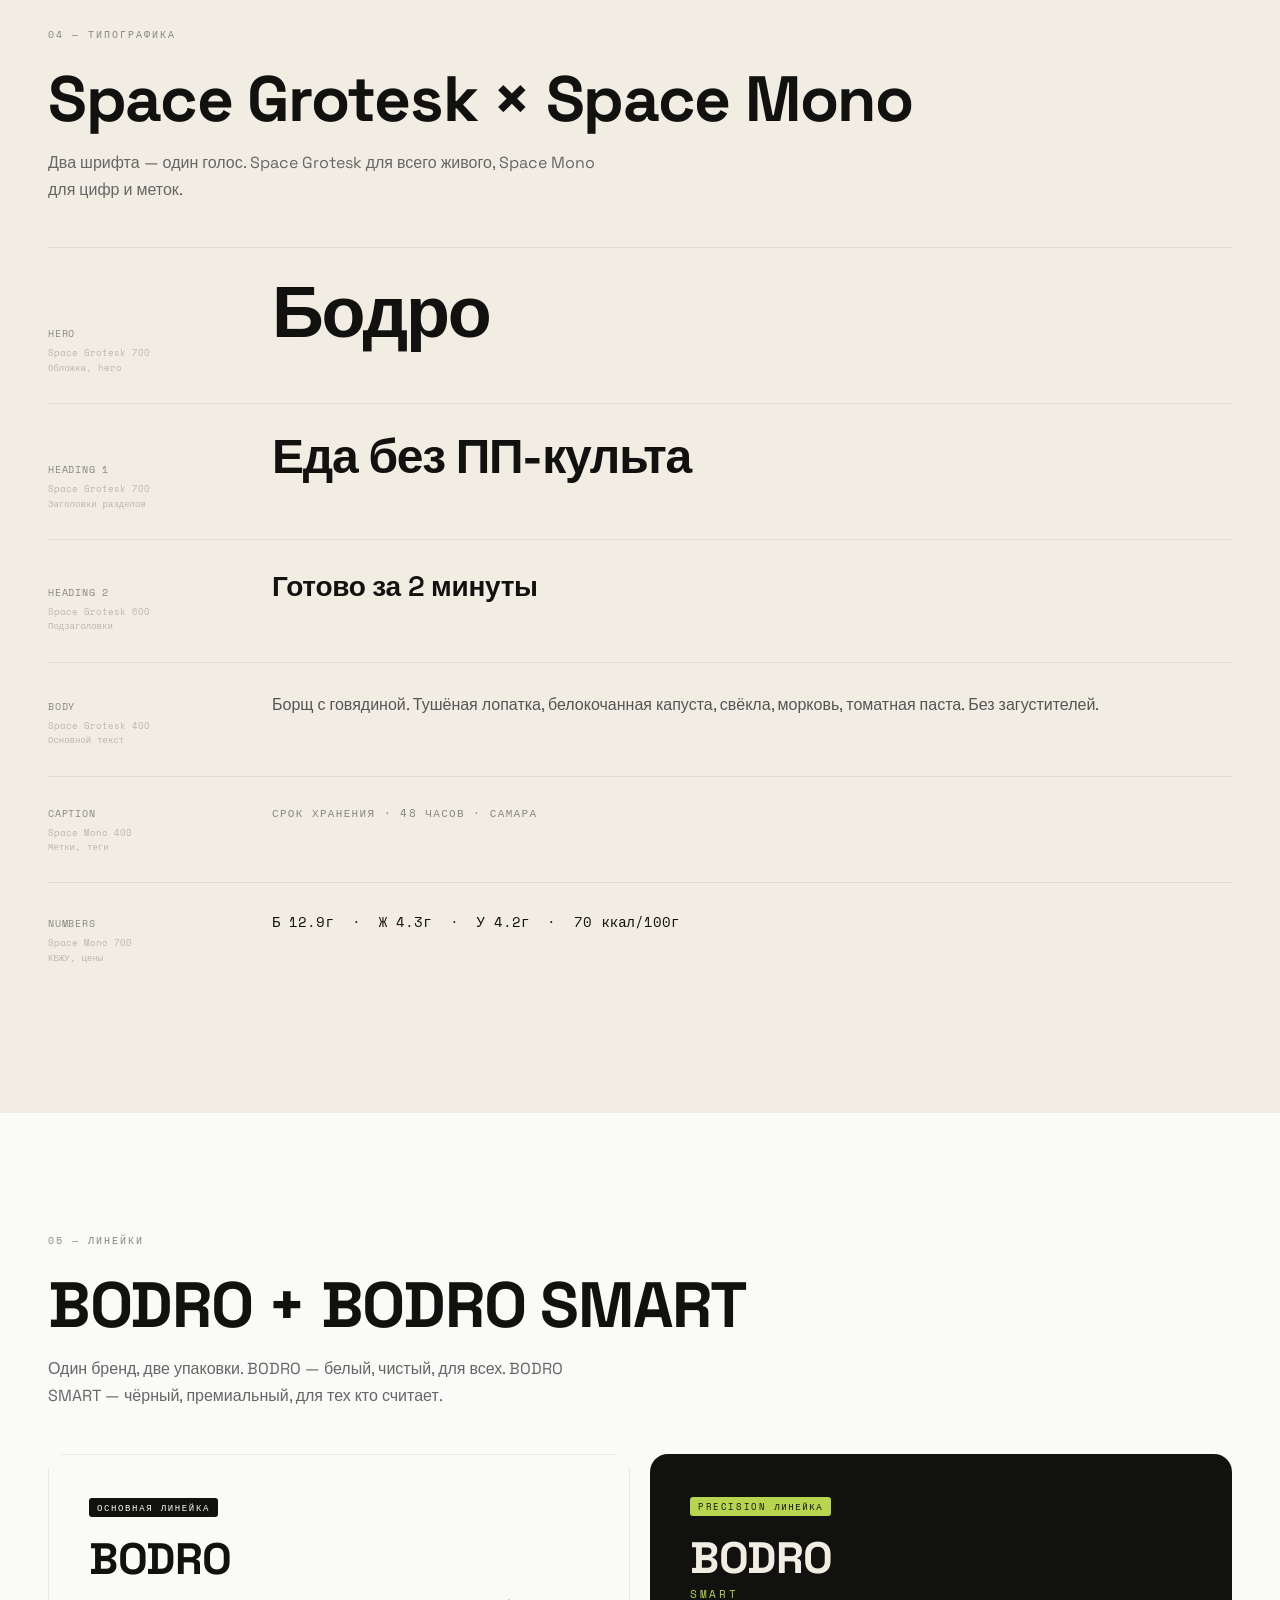
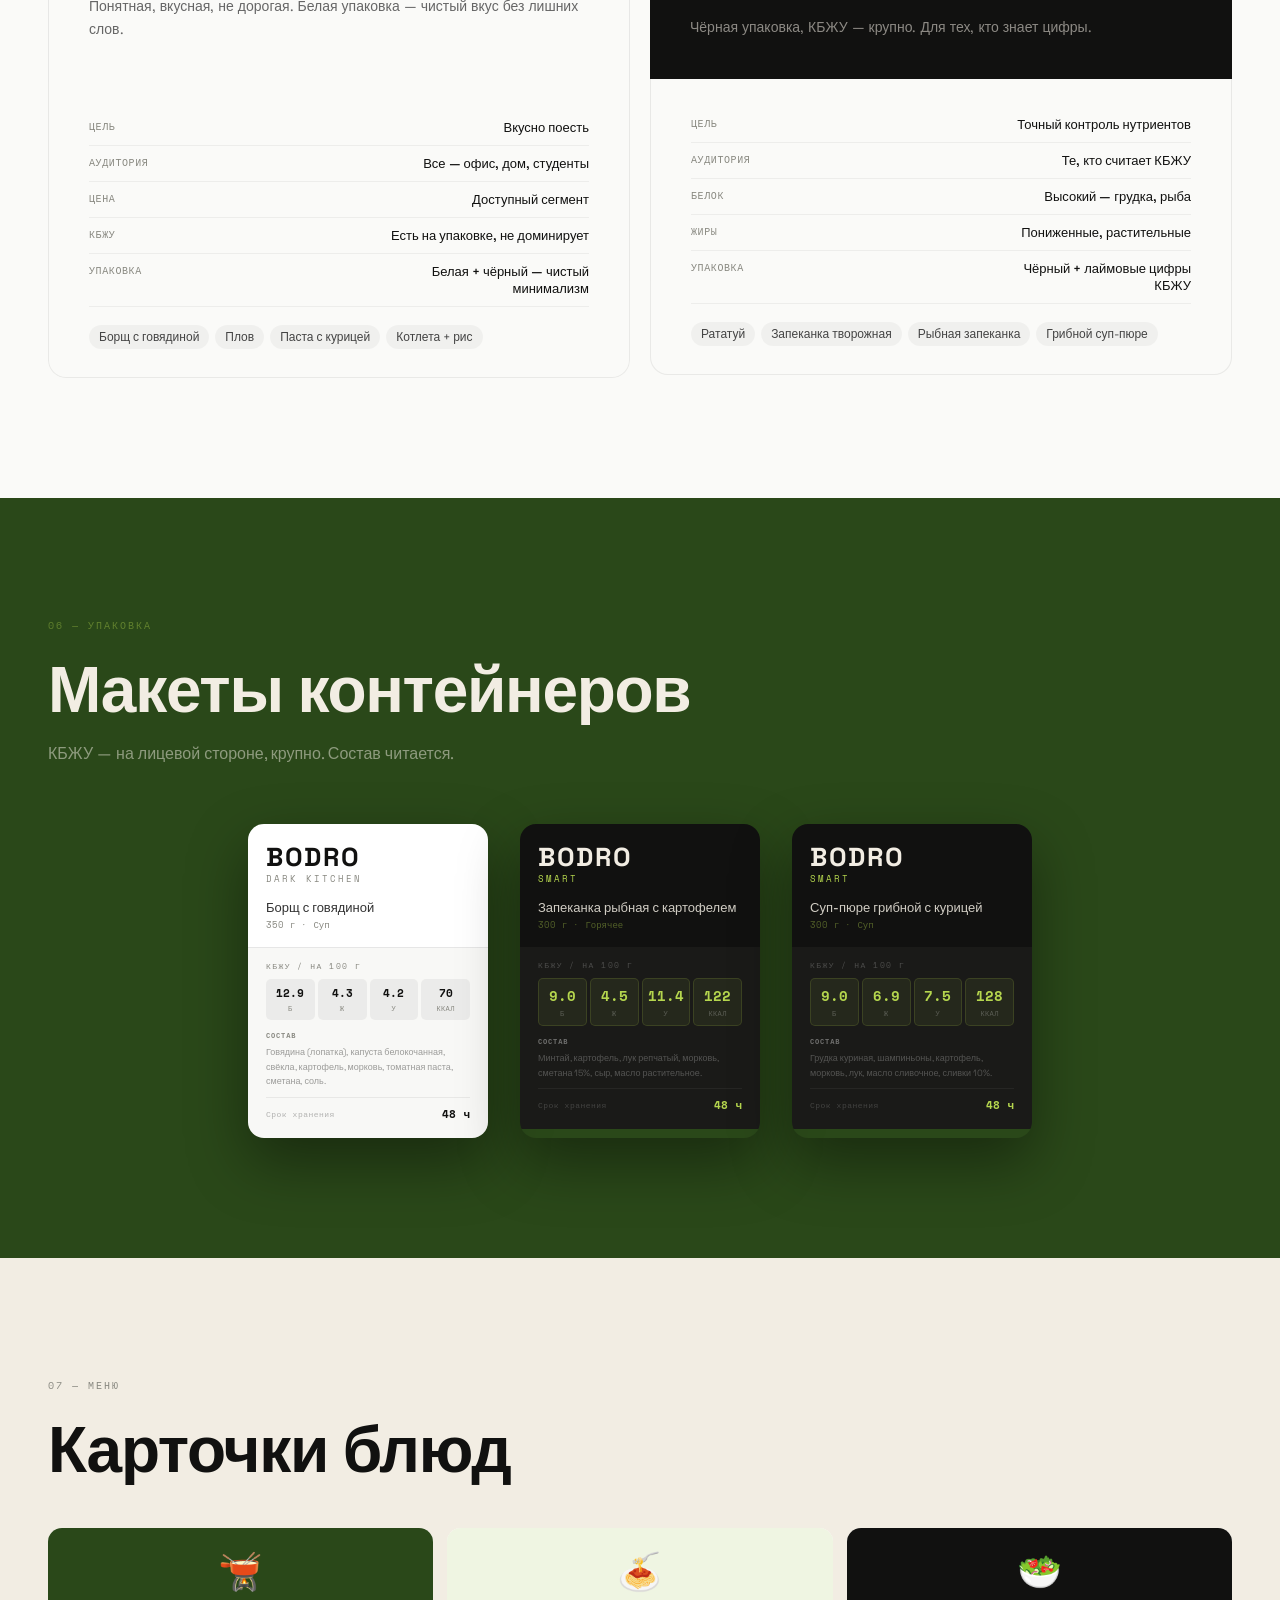
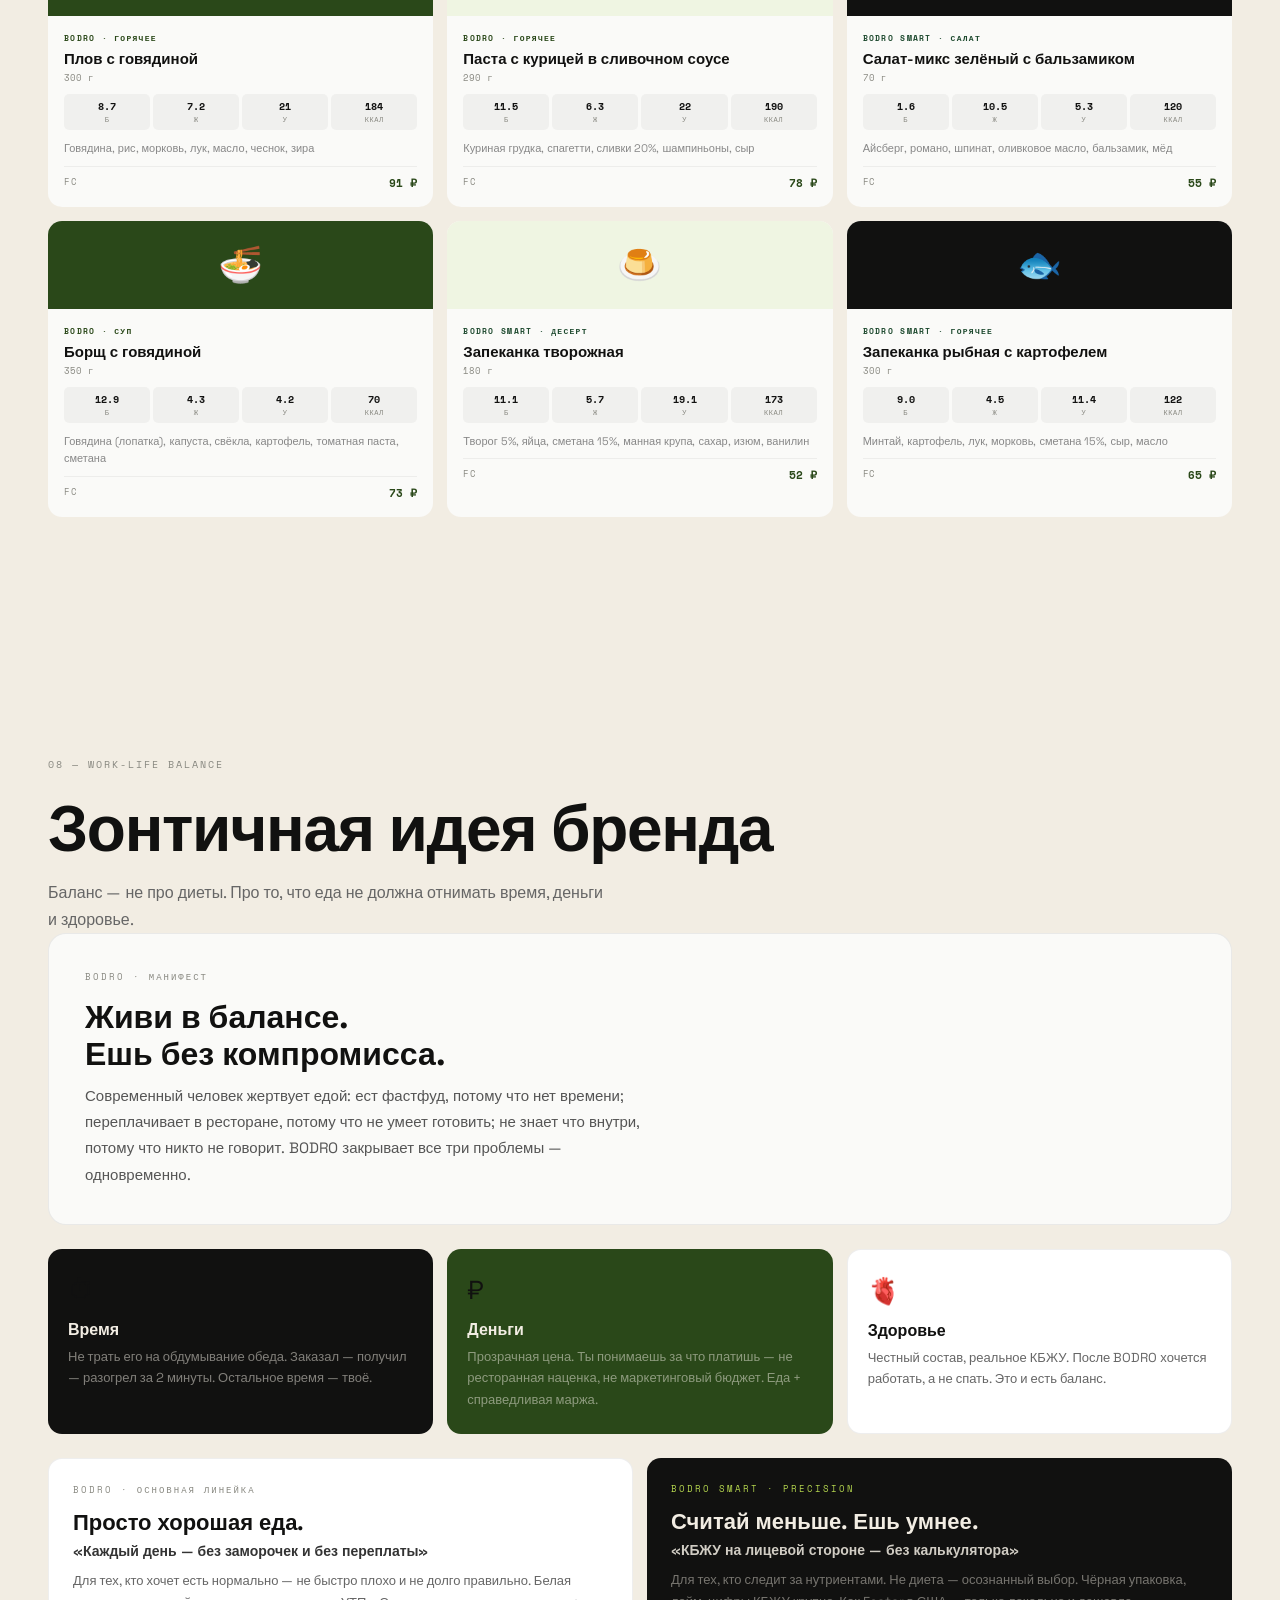
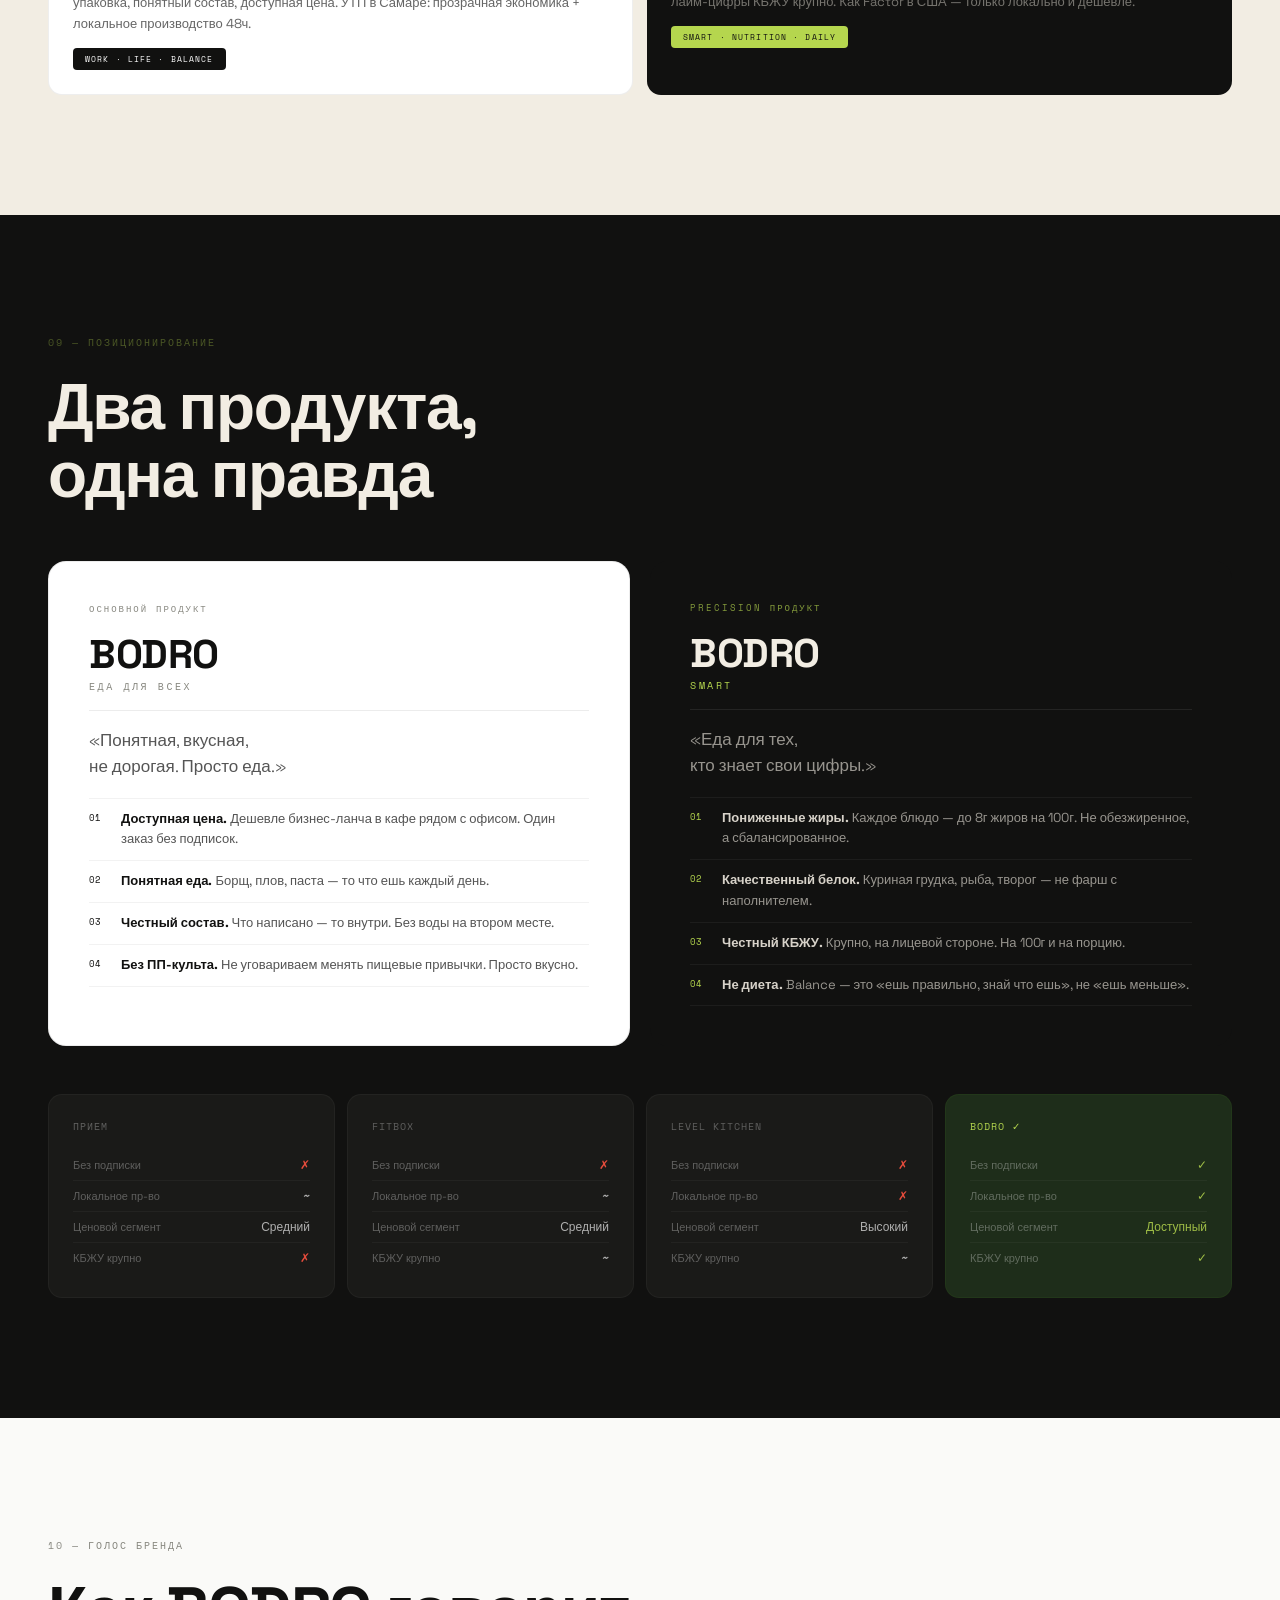
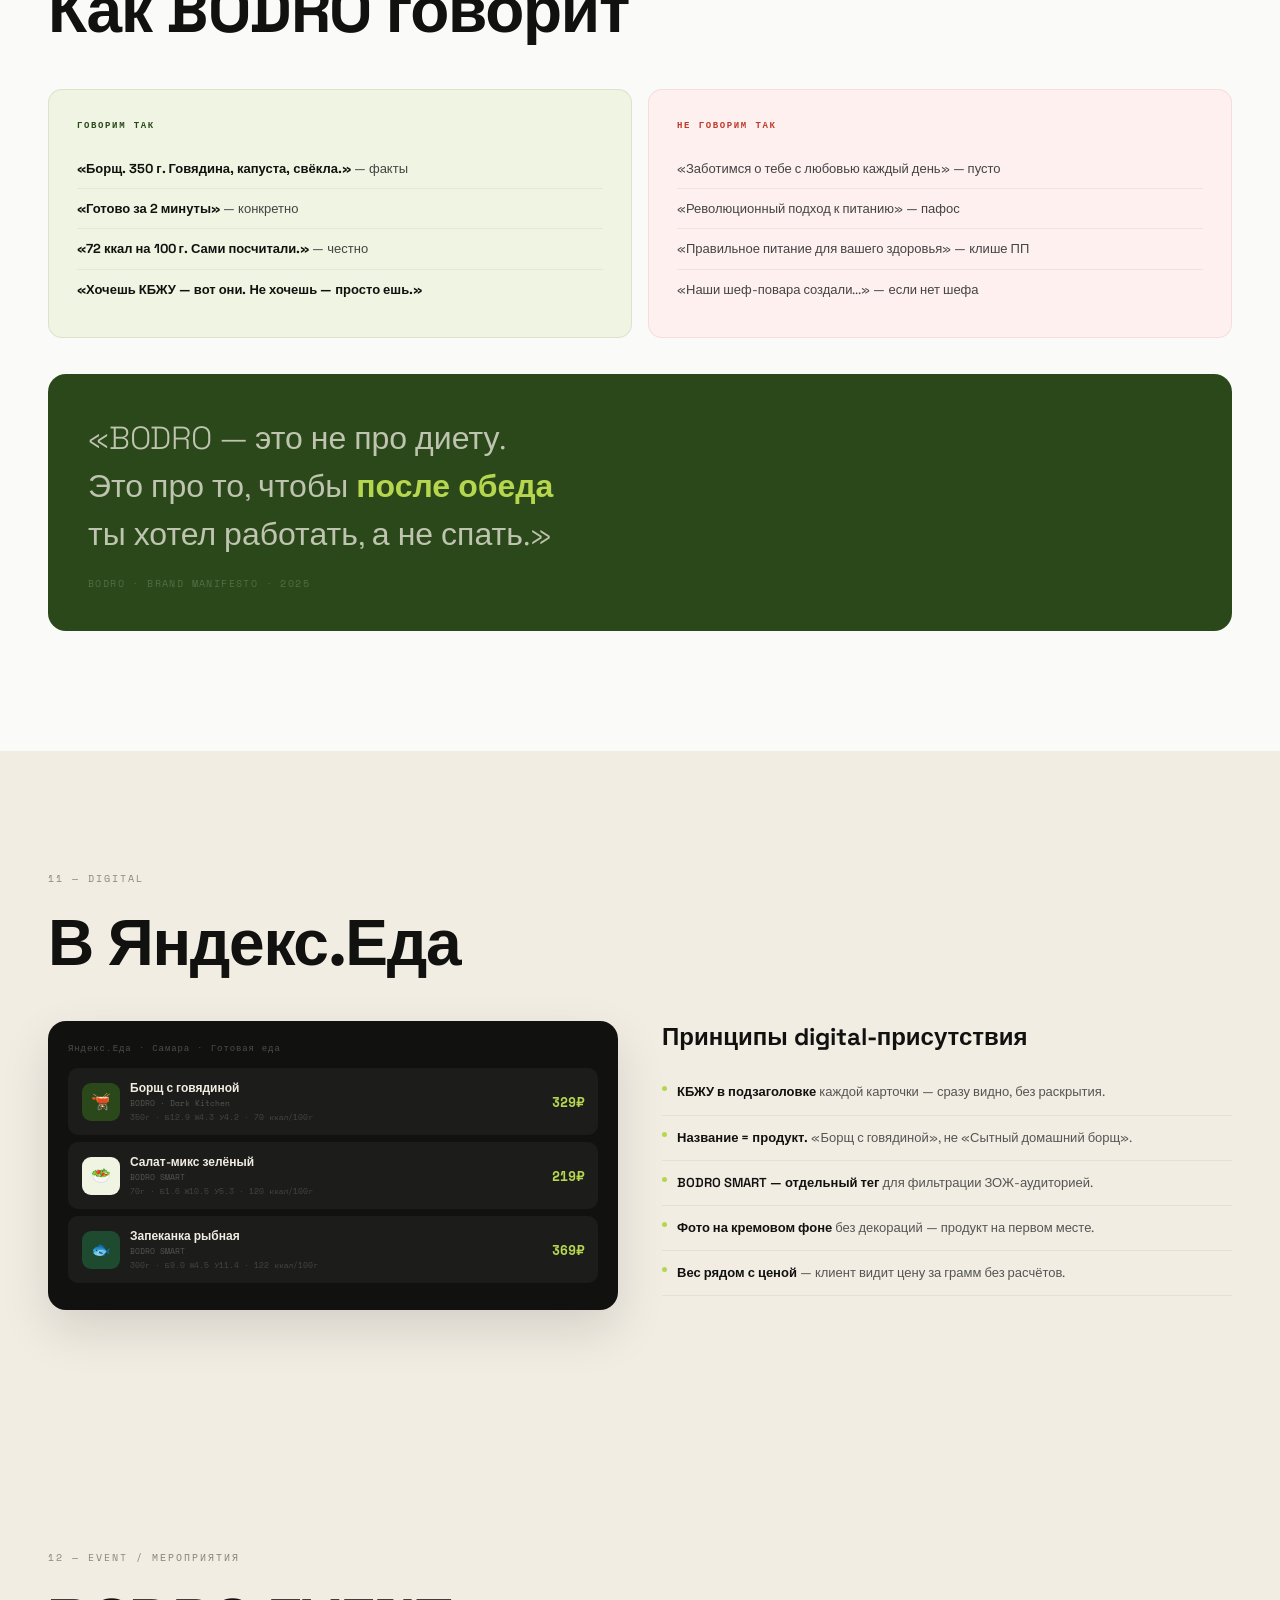
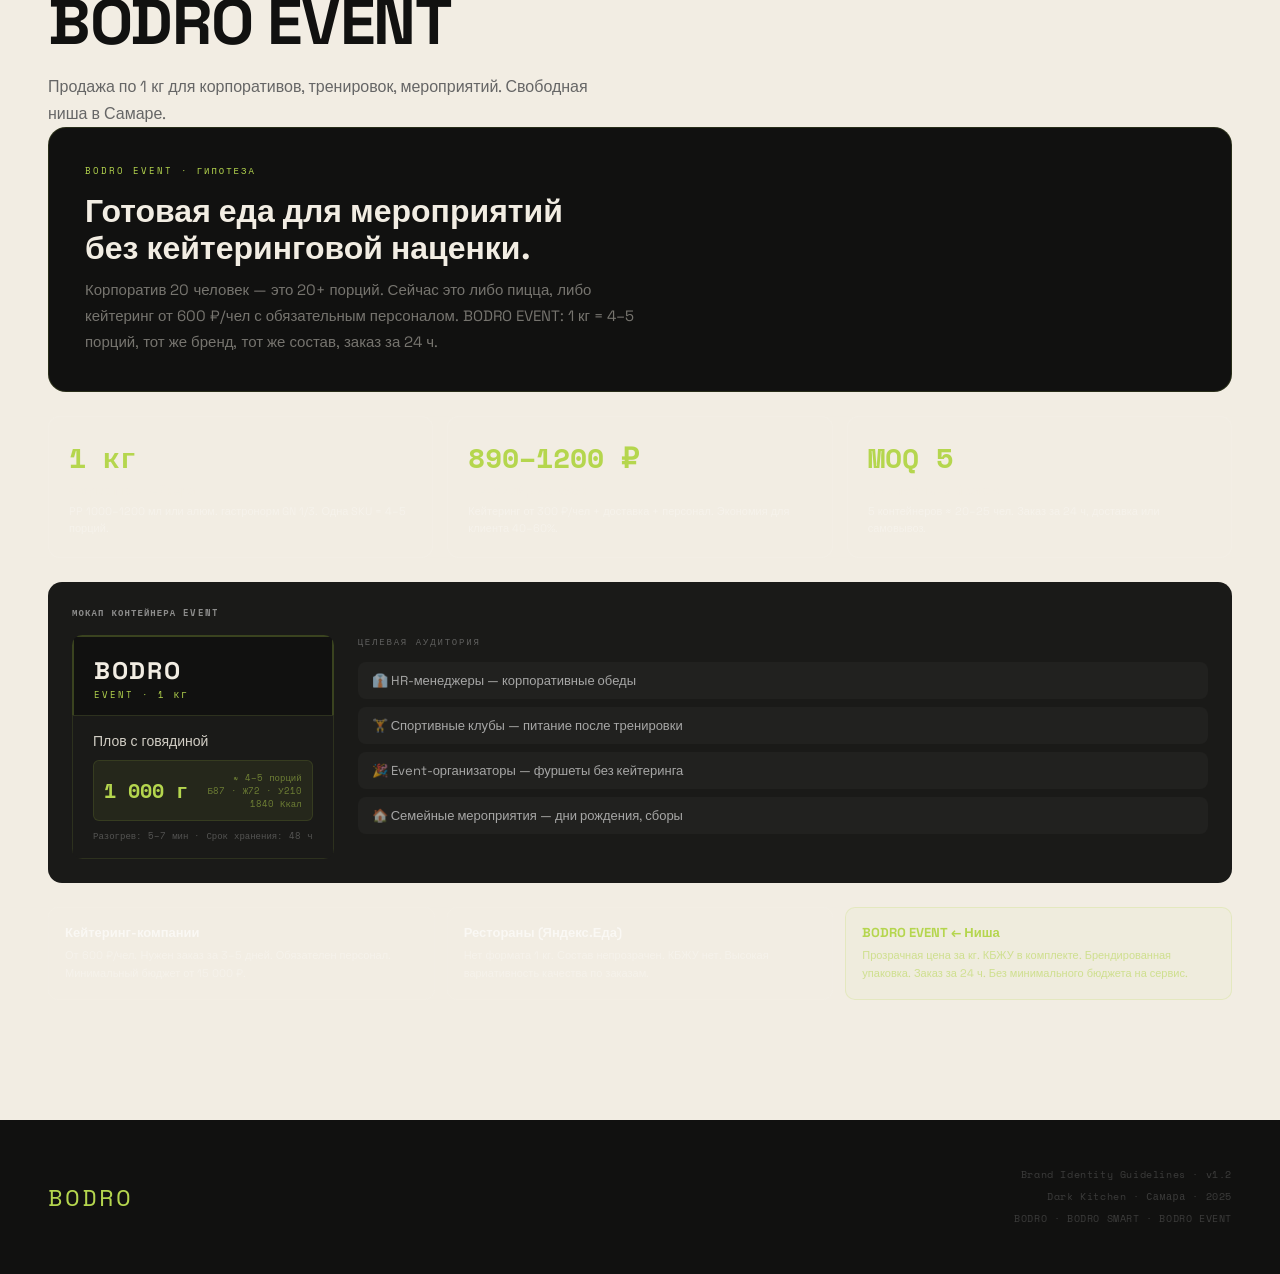
==== commit e59497a7: "Add WLB positioning + EVENT section (1kg catering), v1.2" ====
--- a/BODRO_BrandBook.html
+++ b/BODRO_BrandBook.html
@@ -373,6 +373,76 @@
     .ft-logo { font-family: 'Space Mono', monospace; font-size: 24px; color: var(--lime); letter-spacing: 0.08em; }
     .ft-meta { font-family: 'Space Mono', monospace; font-size: 10px; text-align: right; line-height: 2.2; color: rgba(255,255,255,0.18); letter-spacing: 0.06em; }
 
+    /* === WLB SECTION === */
+    .wlb-hero { background: var(--white); border: 1px solid rgba(17,17,16,0.07); border-radius: 18px; padding: 36px; margin-bottom: 24px; }
+    .wlb-hero-tag { font-family: 'Space Mono', monospace; font-size: 9px; letter-spacing: 0.22em; text-transform: uppercase; color: var(--mid); margin-bottom: 16px; }
+    .wlb-hero-title { font-size: 32px; font-weight: 700; color: var(--black); line-height: 1.15; margin-bottom: 10px; }
+    .wlb-hero-desc { font-size: 15px; color: #555; line-height: 1.75; max-width: 560px; }
+    .wlb-pillars { display: grid; grid-template-columns: repeat(3, 1fr); gap: 14px; margin-bottom: 24px; }
+    .wlb-pillar { border-radius: 14px; padding: 24px 20px; }
+    .wlb-pillar.wp-time  { background: var(--black); }
+    .wlb-pillar.wp-money { background: var(--green); }
+    .wlb-pillar.wp-body  { background: #FFFFFF; border: 1px solid rgba(17,17,16,0.07); }
+    .wlb-icon { font-size: 26px; margin-bottom: 12px; }
+    .wlb-pillar-title { font-size: 16px; font-weight: 700; margin-bottom: 6px; }
+    .wp-time  .wlb-pillar-title { color: var(--cream); }
+    .wp-money .wlb-pillar-title { color: var(--cream); }
+    .wp-body  .wlb-pillar-title { color: var(--black); }
+    .wlb-pillar-text { font-size: 13px; line-height: 1.65; }
+    .wp-time  .wlb-pillar-text { color: rgba(242,237,227,0.5); }
+    .wp-money .wlb-pillar-text { color: rgba(242,237,227,0.5); }
+    .wp-body  .wlb-pillar-text { color: #666; }
+    .wlb-utp-row { display: grid; grid-template-columns: 1fr 1fr; gap: 14px; }
+    .wlb-utp { border-radius: 14px; padding: 24px; }
+    .wlb-utp.wu-base  { background: #FFFFFF; border: 1px solid rgba(17,17,16,0.07); }
+    .wlb-utp.wu-smart { background: var(--black); }
+    .wu-line { font-family: 'Space Mono', monospace; font-size: 9px; letter-spacing: 0.22em; text-transform: uppercase; margin-bottom: 12px; }
+    .wu-base  .wu-line { color: var(--mid); }
+    .wu-smart .wu-line { color: var(--lime); }
+    .wu-name { font-size: 22px; font-weight: 700; margin-bottom: 6px; }
+    .wu-base  .wu-name { color: var(--black); }
+    .wu-smart .wu-name { color: var(--cream); }
+    .wu-slogan { font-size: 14px; font-weight: 600; margin-bottom: 10px; }
+    .wu-base  .wu-slogan { color: #333; }
+    .wu-smart .wu-slogan { color: rgba(242,237,227,0.85); }
+    .wu-desc { font-size: 13px; line-height: 1.65; }
+    .wu-base  .wu-desc { color: #666; }
+    .wu-smart .wu-desc { color: rgba(242,237,227,0.45); }
+    .wu-badge { display: inline-block; margin-top: 14px; padding: 5px 12px; border-radius: 4px; font-family: 'Space Mono', monospace; font-size: 8px; letter-spacing: 0.14em; text-transform: uppercase; }
+    .wu-base  .wu-badge { background: var(--black); color: #fff; }
+    .wu-smart .wu-badge { background: var(--lime); color: var(--black); }
+
+    /* === EVENT SECTION === */
+    .event-hero { background: var(--black); border-radius: 18px; padding: 36px; margin-bottom: 24px; border: 1px solid rgba(181,214,78,0.15); }
+    .event-hero-tag { font-family: 'Space Mono', monospace; font-size: 9px; letter-spacing: 0.22em; text-transform: uppercase; color: var(--lime); margin-bottom: 16px; }
+    .event-hero-title { font-size: 32px; font-weight: 700; color: var(--cream); line-height: 1.15; margin-bottom: 10px; }
+    .event-hero-desc { font-size: 15px; color: rgba(242,237,227,0.45); line-height: 1.75; max-width: 560px; }
+    .event-stats { display: grid; grid-template-columns: repeat(3, 1fr); gap: 14px; margin-bottom: 24px; }
+    .ev-stat { background: rgba(255,255,255,0.03); border: 1px solid rgba(255,255,255,0.05); border-radius: 12px; padding: 20px; }
+    .ev-stat-num { font-family: 'Space Mono', monospace; font-size: 28px; font-weight: 700; color: var(--lime); }
+    .ev-stat-label { font-size: 13px; font-weight: 600; color: var(--cream); margin-top: 4px; }
+    .ev-stat-desc { font-size: 11px; color: rgba(255,255,255,0.3); margin-top: 4px; line-height: 1.55; }
+    .event-pkg-mock { background: #1A1A18; border-radius: 14px; padding: 24px; margin-bottom: 24px; }
+    .event-pkg-mock h3 { font-size: 14px; font-weight: 600; color: rgba(255,255,255,0.5); margin-bottom: 16px; font-family: 'Space Mono', monospace; letter-spacing: 0.12em; text-transform: uppercase; font-size: 9px; }
+    .epkg-cont { border-radius: 10px; overflow: hidden; max-width: 280px; }
+    .epkg-lid { background: #111110; border: 2px solid rgba(181,214,78,0.25); border-bottom: none; padding: 18px 20px 14px; }
+    .epkg-brand { font-size: 24px; font-weight: 700; color: var(--cream); letter-spacing: 0.08em; }
+    .epkg-sub { font-family: 'Space Mono', monospace; font-size: 9px; letter-spacing: 0.22em; color: var(--lime); margin-top: 2px; }
+    .epkg-body { background: #1A1A18; border: 1px solid rgba(181,214,78,0.12); padding: 16px 20px; }
+    .epkg-dish { font-size: 14px; font-weight: 500; color: rgba(242,237,227,0.85); margin-bottom: 10px; }
+    .epkg-kg { display: flex; align-items: center; justify-content: space-between; padding: 10px; background: rgba(181,214,78,0.07); border-radius: 6px; border: 1px solid rgba(181,214,78,0.12); margin-bottom: 8px; }
+    .epkg-kg-v { font-family: 'Space Mono', monospace; font-size: 20px; font-weight: 700; color: var(--lime); }
+    .epkg-kg-info { font-family: 'Space Mono', monospace; font-size: 9px; color: rgba(181,214,78,0.5); text-align: right; }
+    .epkg-portions { font-family: 'Space Mono', monospace; font-size: 9px; color: rgba(255,255,255,0.25); }
+    .event-comp { display: grid; grid-template-columns: repeat(3, 1fr); gap: 12px; }
+    .ecomp { border-radius: 10px; padding: 16px; border: 1px solid rgba(255,255,255,0.05); }
+    .ecomp.winner { border-color: rgba(181,214,78,0.2); background: rgba(181,214,78,0.04); }
+    .ecomp-name { font-size: 13px; font-weight: 700; margin-bottom: 6px; }
+    .ecomp.winner .ecomp-name { color: var(--lime); }
+    .ecomp:not(.winner) .ecomp-name { color: rgba(255,255,255,0.6); }
+    .ecomp-pts { font-size: 11px; color: rgba(255,255,255,0.3); line-height: 1.6; }
+    .ecomp.winner .ecomp-pts { color: rgba(181,214,78,0.55); }
+
     @media (max-width:900px) {
       section { padding: 80px 24px; }
       nav { padding: 0 24px; }
@@ -395,7 +465,9 @@
     <a href="#colors">Цвета</a>
     <a href="#lines">Линейки</a>
     <a href="#packaging">Упаковка</a>
+    <a href="#wlb">WLB</a>
     <a href="#positioning">Позиция</a>
+    <a href="#event">Event</a>
     <a href="#voice">Голос</a>
   </div>
 </nav>
@@ -795,9 +867,57 @@
   </div>
 </section>
 
+<!-- WORK-LIFE BALANCE -->
+<section id="wlb">
+  <div class="section-label">08 — Work-Life Balance</div>
+  <h2>Зонтичная идея бренда</h2>
+  <p class="lead">Баланс — не про диеты. Про то, что еда не должна отнимать время, деньги и здоровье.</p>
+
+  <div class="wlb-hero">
+    <div class="wlb-hero-tag">BODRO · Манифест</div>
+    <div class="wlb-hero-title">Живи в балансе.<br>Ешь без компромисса.</div>
+    <div class="wlb-hero-desc">Современный человек жертвует едой: ест фастфуд, потому что нет времени; переплачивает в ресторане, потому что не умеет готовить; не знает что внутри, потому что никто не говорит. BODRO закрывает все три проблемы — одновременно.</div>
+  </div>
+
+  <div class="wlb-pillars">
+    <div class="wlb-pillar wp-time">
+      <div class="wlb-icon">⏱</div>
+      <div class="wlb-pillar-title">Время</div>
+      <div class="wlb-pillar-text">Не трать его на обдумывание обеда. Заказал — получил — разогрел за 2 минуты. Остальное время — твоё.</div>
+    </div>
+    <div class="wlb-pillar wp-money">
+      <div class="wlb-icon">₽</div>
+      <div class="wlb-pillar-title">Деньги</div>
+      <div class="wlb-pillar-text">Прозрачная цена. Ты понимаешь за что платишь — не ресторанная наценка, не маркетинговый бюджет. Еда + справедливая маржа.</div>
+    </div>
+    <div class="wlb-pillar wp-body">
+      <div class="wlb-icon">🫀</div>
+      <div class="wlb-pillar-title">Здоровье</div>
+      <div class="wlb-pillar-text">Честный состав, реальное КБЖУ. После BODRO хочется работать, а не спать. Это и есть баланс.</div>
+    </div>
+  </div>
+
+  <div class="wlb-utp-row">
+    <div class="wlb-utp wu-base">
+      <div class="wu-line">BODRO · Основная линейка</div>
+      <div class="wu-name">Просто хорошая еда.</div>
+      <div class="wu-slogan">«Каждый день — без заморочек и без переплаты»</div>
+      <div class="wu-desc">Для тех, кто хочет есть нормально — не быстро плохо и не долго правильно. Белая упаковка, понятный состав, доступная цена. УТП в Самаре: прозрачная экономика + локальное производство 48ч.</div>
+      <span class="wu-badge">Work · Life · Balance</span>
+    </div>
+    <div class="wlb-utp wu-smart">
+      <div class="wu-line">BODRO SMART · Precision</div>
+      <div class="wu-name">Считай меньше. Ешь умнее.</div>
+      <div class="wu-slogan">«КБЖУ на лицевой стороне — без калькулятора»</div>
+      <div class="wu-desc">Для тех, кто следит за нутриентами. Не диета — осознанный выбор. Чёрная упаковка, лайм-цифры КБЖУ крупно. Как Factor в США — только локально и дешевле.</div>
+      <span class="wu-badge">Smart · Nutrition · Daily</span>
+    </div>
+  </div>
+</section>
+
 <!-- POSITIONING -->
 <section id="positioning">
-  <div class="section-label">08 — Позиционирование</div>
+  <div class="section-label">09 — Позиционирование</div>
   <h2>Два продукта,<br>одна правда</h2>
   <div class="pos-two-col">
     <div class="pos-card pos-main">
@@ -816,7 +936,7 @@
     <div class="pos-card pos-smart">
       <div class="pos-tag">Precision продукт</div>
       <div class="pos-name">BODRO</div>
-      <div class="pos-sub">Balance</div>
+      <div class="pos-sub">SMART</div>
       <div class="pos-divider"></div>
       <div class="pos-claim">«Еда для тех,<br>кто знает свои цифры.»</div>
       <div class="pos-attrs">
@@ -862,7 +982,7 @@
 
 <!-- VOICE -->
 <section id="voice">
-  <div class="section-label">09 — Голос бренда</div>
+  <div class="section-label">10 — Голос бренда</div>
   <h2>Как BODRO говорит</h2>
   <div class="voice-grid">
     <div class="voice-do">
@@ -888,7 +1008,7 @@
 
 <!-- DIGITAL -->
 <section id="digital">
-  <div class="section-label">10 — Digital</div>
+  <div class="section-label">11 — Digital</div>
   <h2>В Яндекс.Еда</h2>
   <div class="digital-grid">
     <div class="app-mock">
@@ -932,12 +1052,87 @@
   </div>
 </section>
 
+<!-- EVENT -->
+<section id="event">
+  <div class="section-label">12 — Event / Мероприятия</div>
+  <h2>BODRO EVENT</h2>
+  <p class="lead">Продажа по 1 кг для корпоративов, тренировок, мероприятий. Свободная ниша в Самаре.</p>
+
+  <div class="event-hero">
+    <div class="event-hero-tag">BODRO EVENT · Гипотеза</div>
+    <div class="event-hero-title">Готовая еда для мероприятий<br>без кейтеринговой наценки.</div>
+    <div class="event-hero-desc">Корпоратив 20 человек — это 20+ порций. Сейчас это либо пицца, либо кейтеринг от 600 ₽/чел с обязательным персоналом. BODRO EVENT: 1 кг = 4–5 порций, тот же бренд, тот же состав, заказ за 24 ч.</div>
+  </div>
+
+  <div class="event-stats">
+    <div class="ev-stat">
+      <div class="ev-stat-num">1 кг</div>
+      <div class="ev-stat-label">Формат контейнера</div>
+      <div class="ev-stat-desc">PP 1000–1200 мл или алюм. гастронорм GN 1/3. Одна SKU = 4–5 порций.</div>
+    </div>
+    <div class="ev-stat">
+      <div class="ev-stat-num">890–1200 ₽</div>
+      <div class="ev-stat-label">Ценовой диапазон</div>
+      <div class="ev-stat-desc">Кейтеринг от 300 ₽/чел + доставка + персонал. Экономия для клиента 40–60%.</div>
+    </div>
+    <div class="ev-stat">
+      <div class="ev-stat-num">MOQ 5</div>
+      <div class="ev-stat-label">Минимальный заказ</div>
+      <div class="ev-stat-desc">5 контейнеров ≈ 20–25 чел. Заказ за 24 ч, доставка или самовывоз.</div>
+    </div>
+  </div>
+
+  <div class="event-pkg-mock">
+    <h3>Мокап контейнера EVENT</h3>
+    <div style="display:flex;gap:24px;align-items:flex-start;flex-wrap:wrap;">
+      <div class="epkg-cont">
+        <div class="epkg-lid">
+          <div class="epkg-brand">BODRO</div>
+          <div class="epkg-sub">EVENT · 1 КГ</div>
+        </div>
+        <div class="epkg-body">
+          <div class="epkg-dish">Плов с говядиной</div>
+          <div class="epkg-kg">
+            <div class="epkg-kg-v">1 000 г</div>
+            <div class="epkg-kg-info">≈ 4–5 порций<br>Б87 · Ж72 · У210<br>1840 Ккал</div>
+          </div>
+          <div class="epkg-portions">Разогрев: 5–7 мин · Срок хранения: 48 ч</div>
+        </div>
+      </div>
+      <div style="flex:1;min-width:220px;">
+        <div style="font-family:'Space Mono',monospace;font-size:9px;letter-spacing:0.2em;text-transform:uppercase;color:rgba(255,255,255,0.3);margin-bottom:14px;">Целевая аудитория</div>
+        <div style="display:flex;flex-direction:column;gap:8px;">
+          <div style="padding:10px 14px;background:rgba(255,255,255,0.03);border-radius:8px;font-size:13px;color:rgba(255,255,255,0.6);">👔 HR-менеджеры — корпоративные обеды</div>
+          <div style="padding:10px 14px;background:rgba(255,255,255,0.03);border-radius:8px;font-size:13px;color:rgba(255,255,255,0.6);">🏋️ Спортивные клубы — питание после тренировки</div>
+          <div style="padding:10px 14px;background:rgba(255,255,255,0.03);border-radius:8px;font-size:13px;color:rgba(255,255,255,0.6);">🎉 Event-организаторы — фуршеты без кейтеринга</div>
+          <div style="padding:10px 14px;background:rgba(255,255,255,0.03);border-radius:8px;font-size:13px;color:rgba(255,255,255,0.6);">🏠 Семейные мероприятия — дни рождения, сборы</div>
+        </div>
+      </div>
+    </div>
+  </div>
+
+  <div class="event-comp">
+    <div class="ecomp">
+      <div class="ecomp-name">Кейтеринг-компании</div>
+      <div class="ecomp-pts">От 600 ₽/чел. Нужен заказ за 3–5 дней. Обязателен персонал. Минимальный бюджет от 15 000 ₽.</div>
+    </div>
+    <div class="ecomp">
+      <div class="ecomp-name">Рестораны (Яндекс.Еда)</div>
+      <div class="ecomp-pts">Нет формата 1 кг. Состав непрозрачен. КБЖУ нет. Высокая вариативность качества по заказам.</div>
+    </div>
+    <div class="ecomp winner">
+      <div class="ecomp-name">BODRO EVENT ← Ниша</div>
+      <div class="ecomp-pts">Прозрачная цена за кг. КБЖУ в комплекте. Брендированная упаковка. Заказ за 24 ч. Без минимального бюджета на сервис.</div>
+    </div>
+  </div>
+</section>
+
 <footer>
   <div class="ft-logo">BODRO</div>
   <div class="ft-meta">
-    <div>Brand Identity Guidelines · v1.1</div>
+    <div>Brand Identity Guidelines · v1.2</div>
     <div>Dark Kitchen · Самара · 2025</div>
-    <div>BODRO + BODRO SMART</div>
+    <div>BODRO · BODRO SMART · BODRO EVENT</div>
   </div>
 </footer>
 
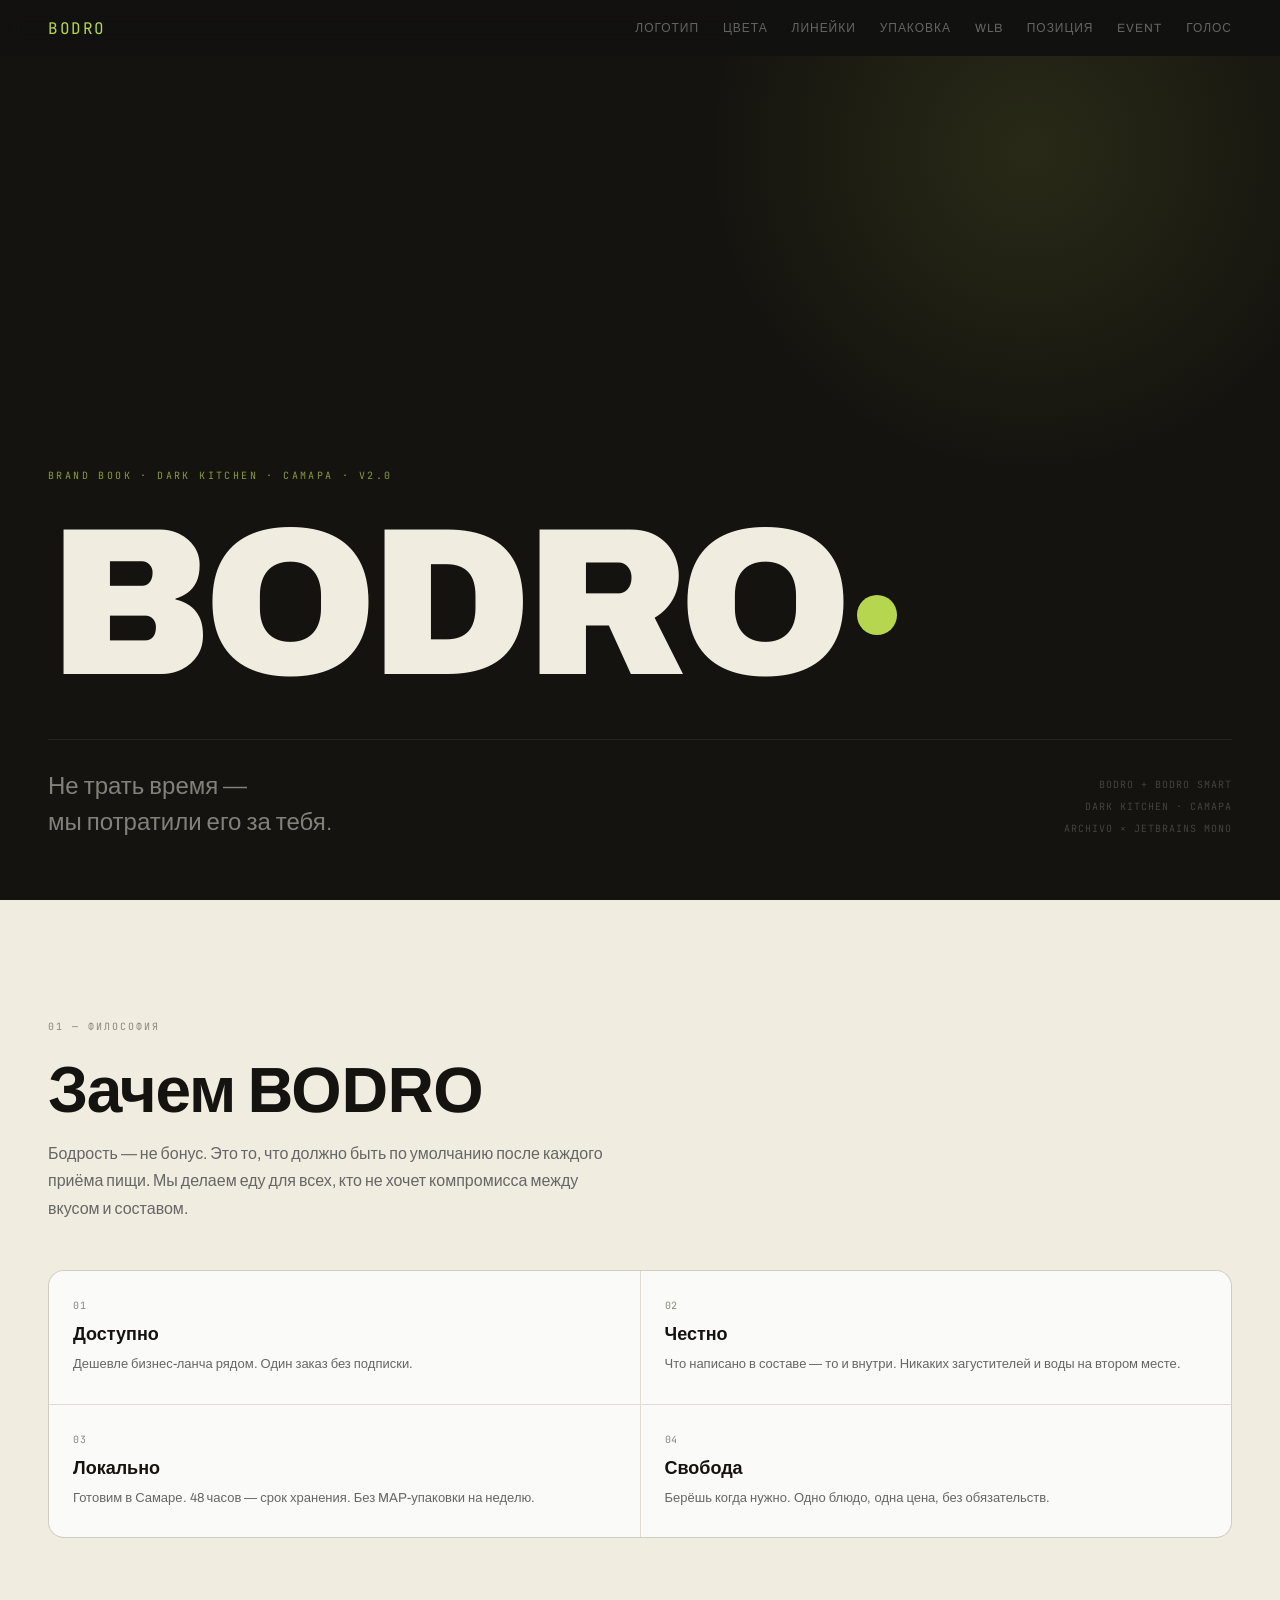
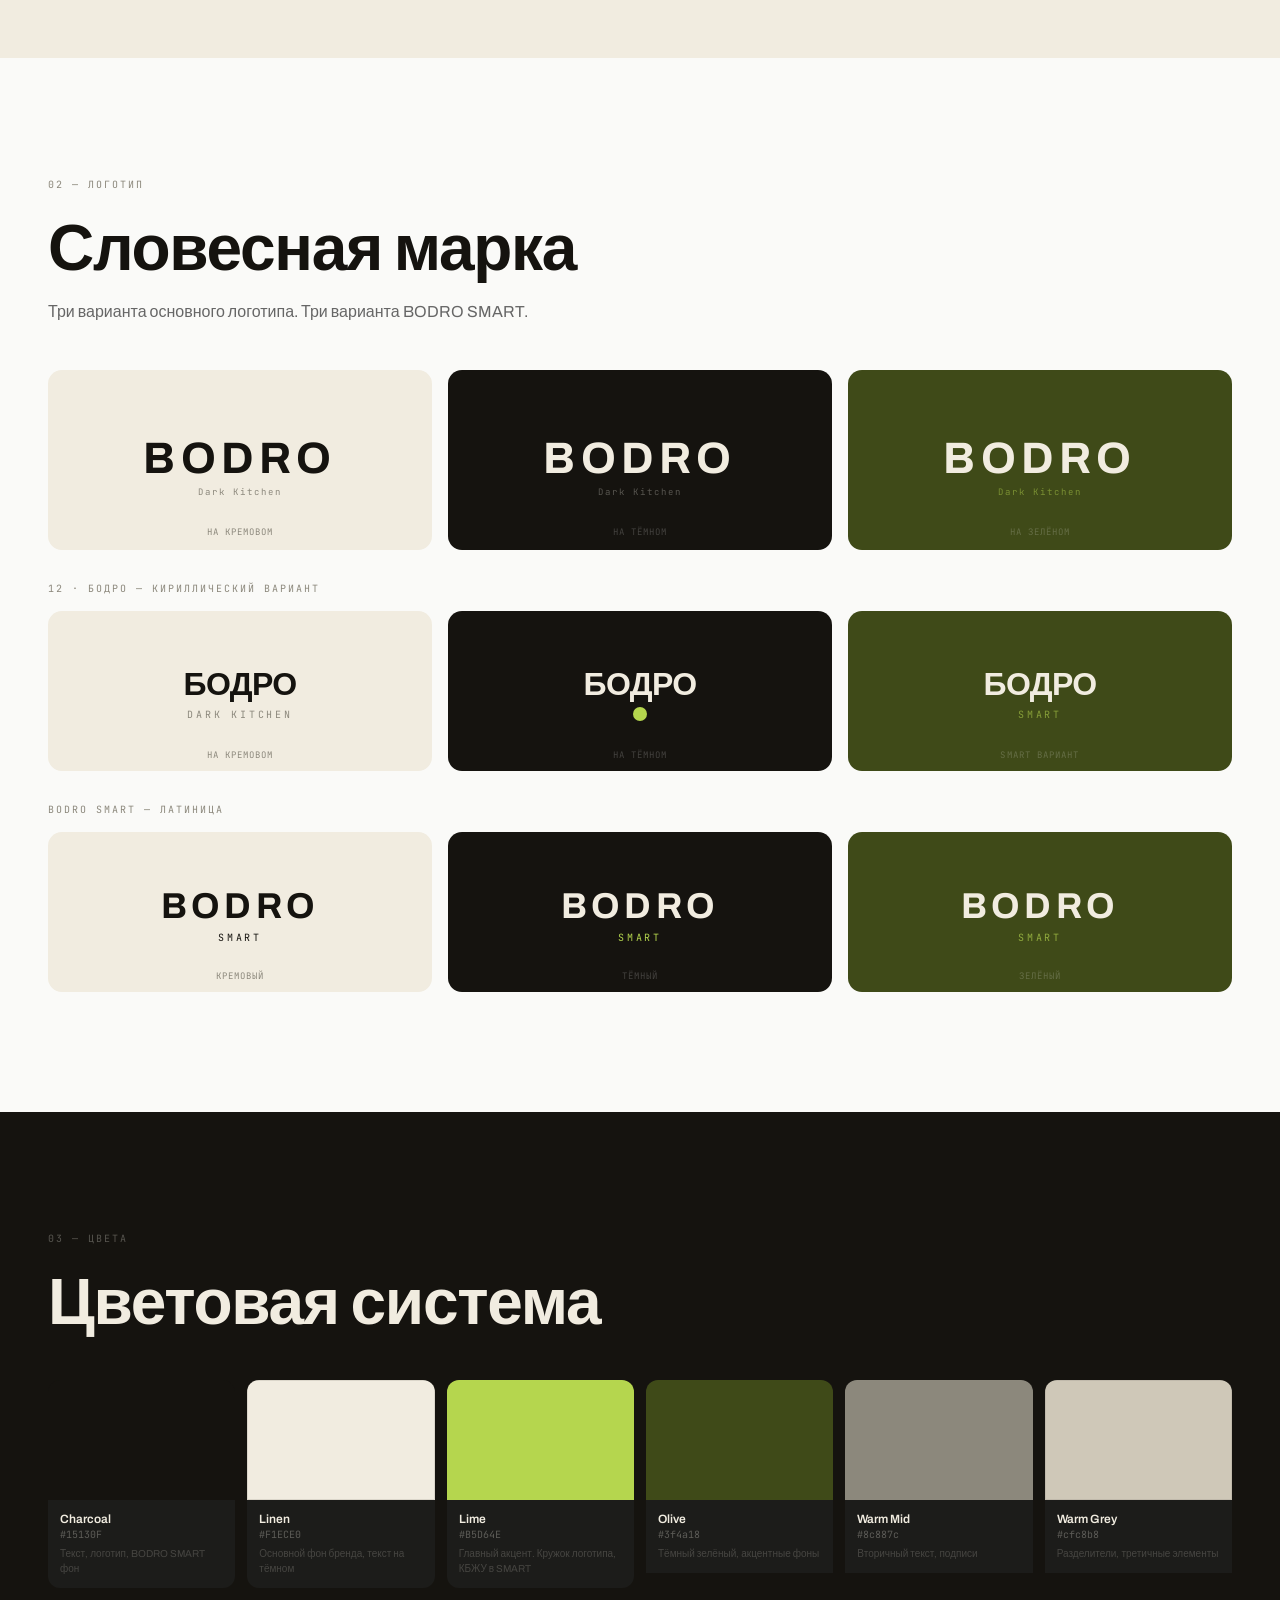
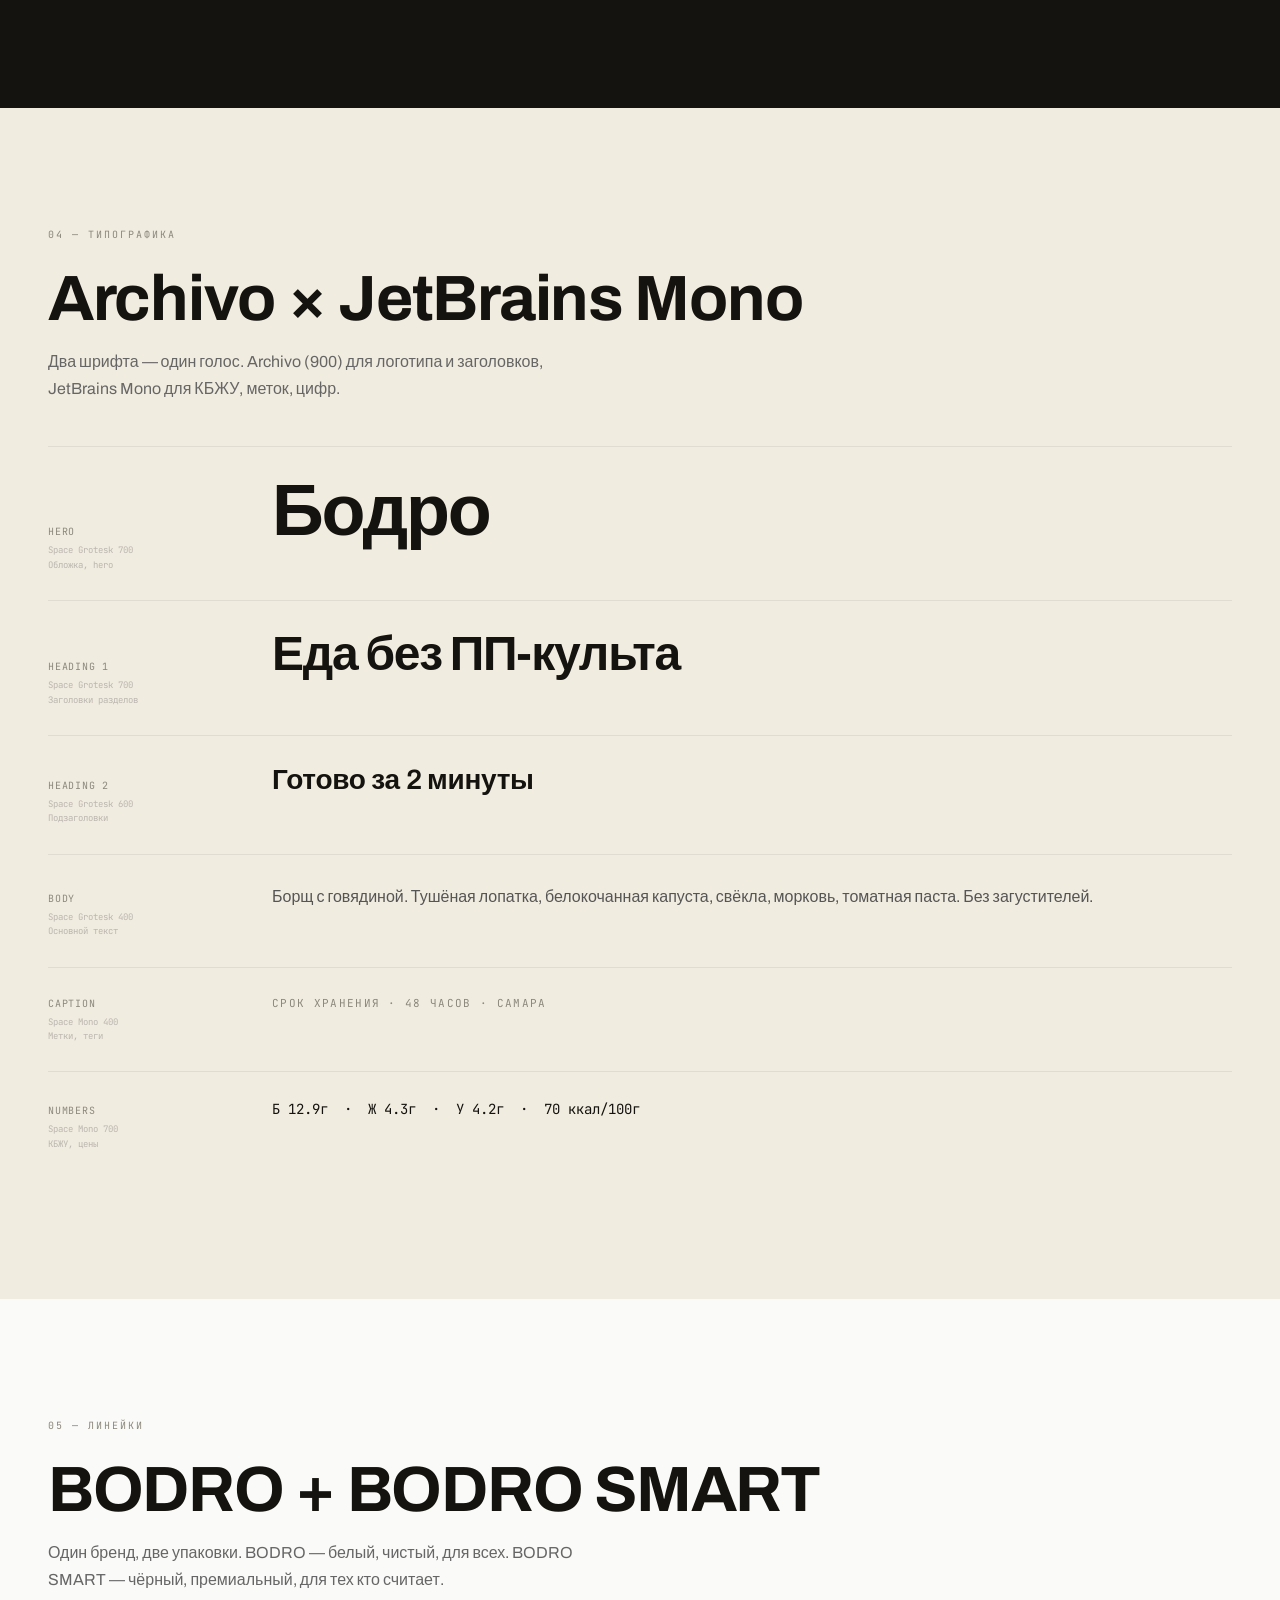
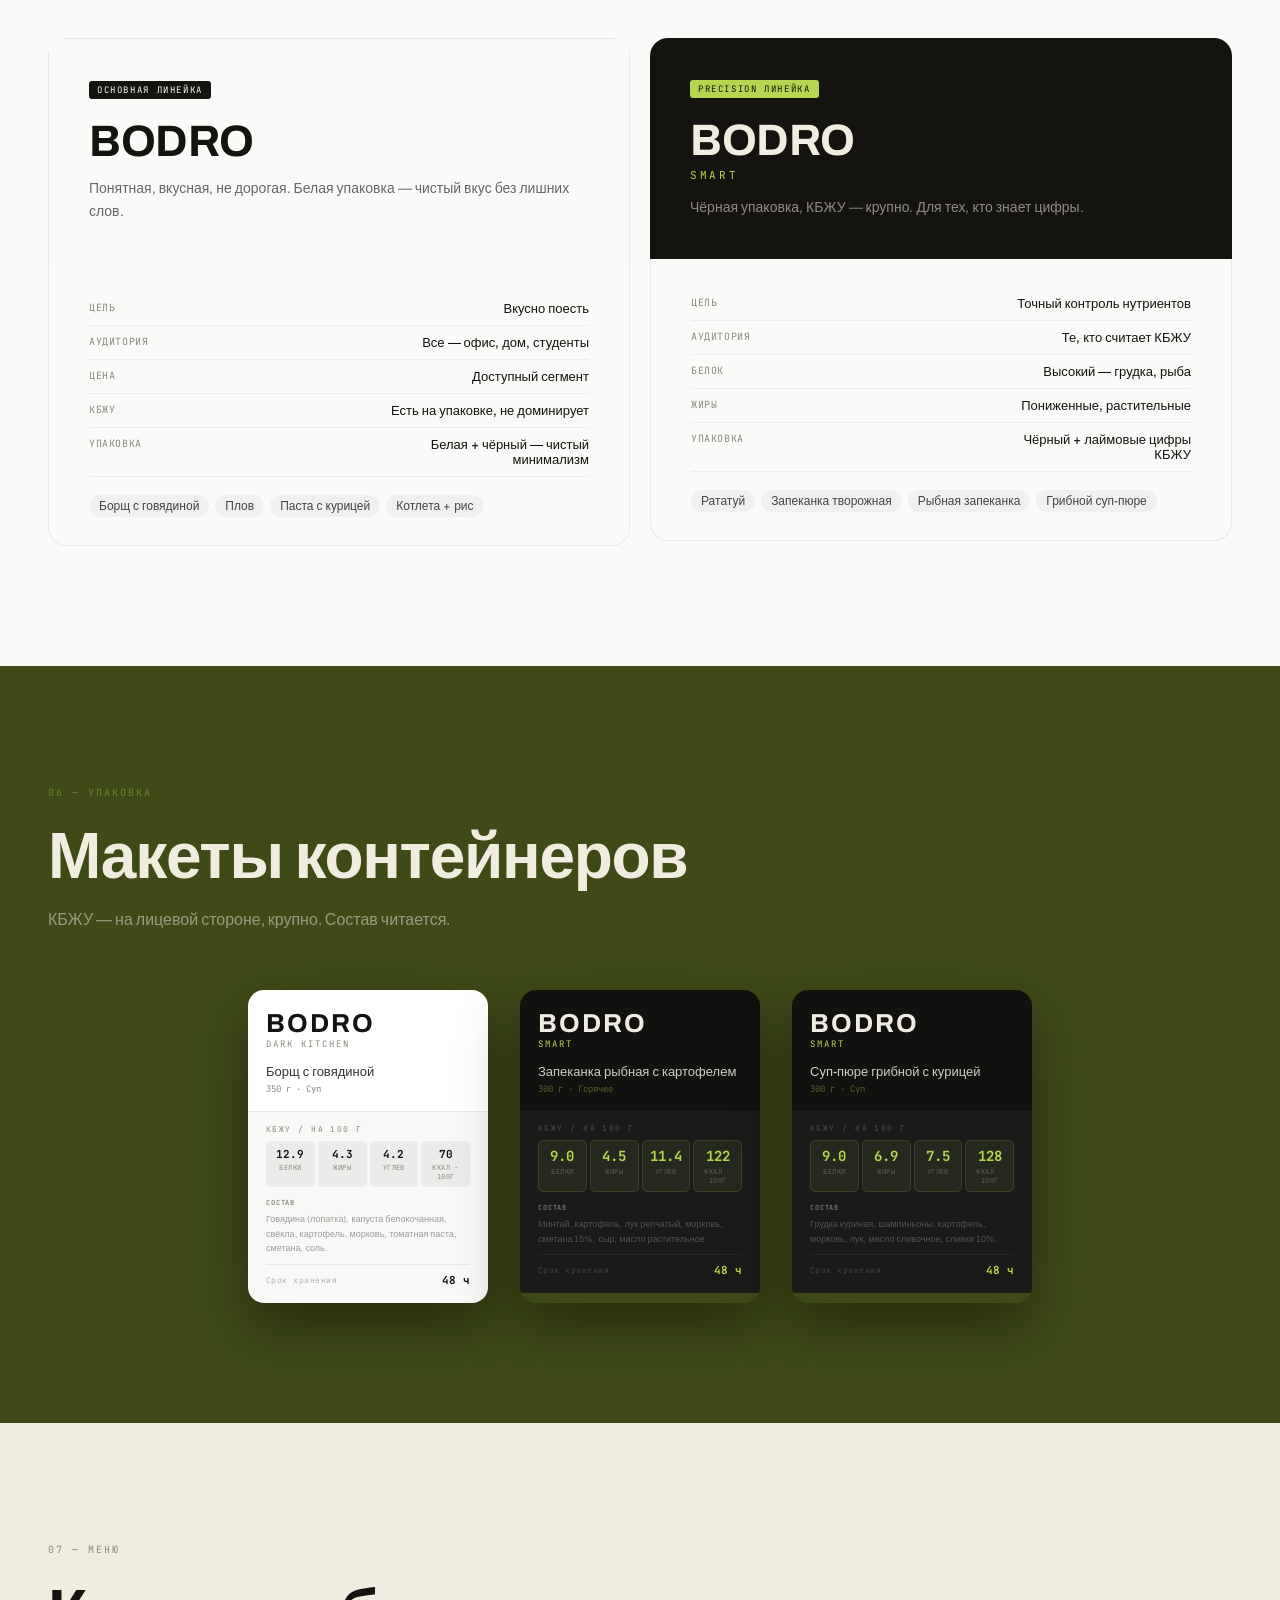
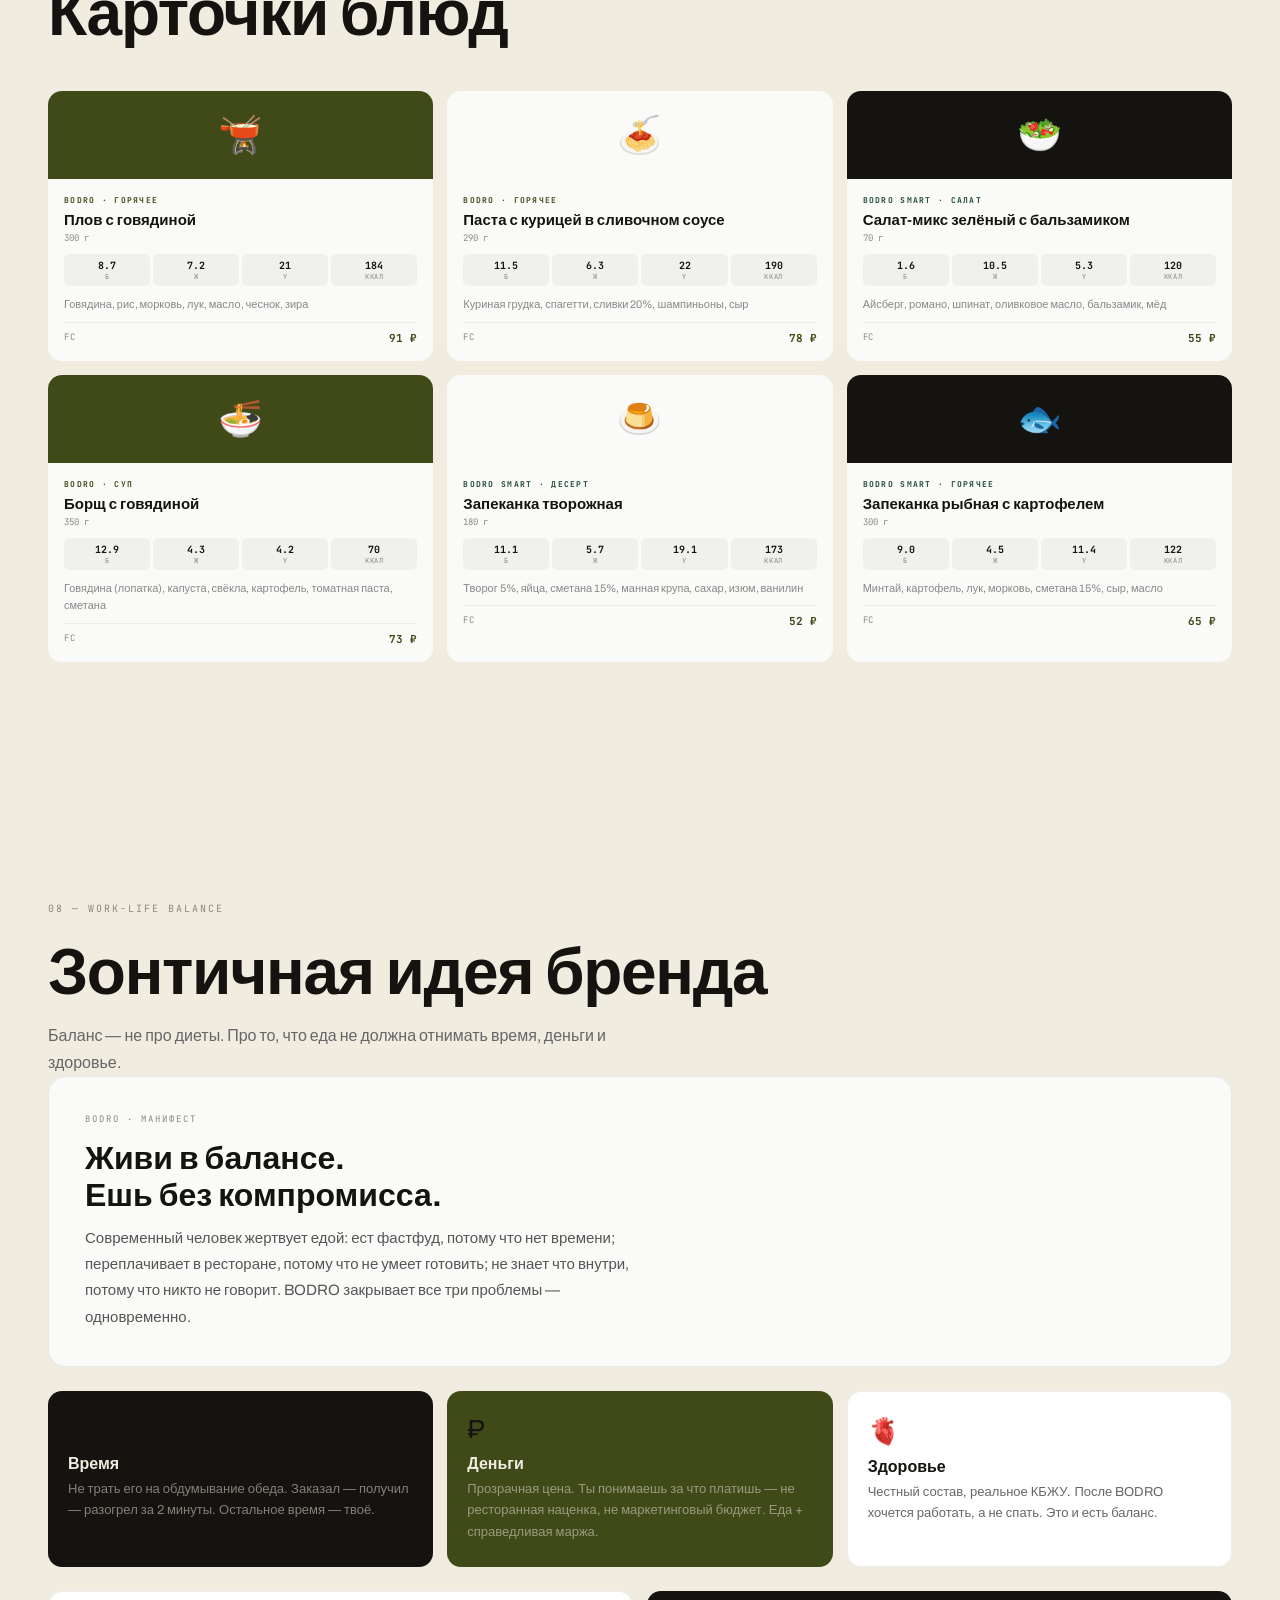
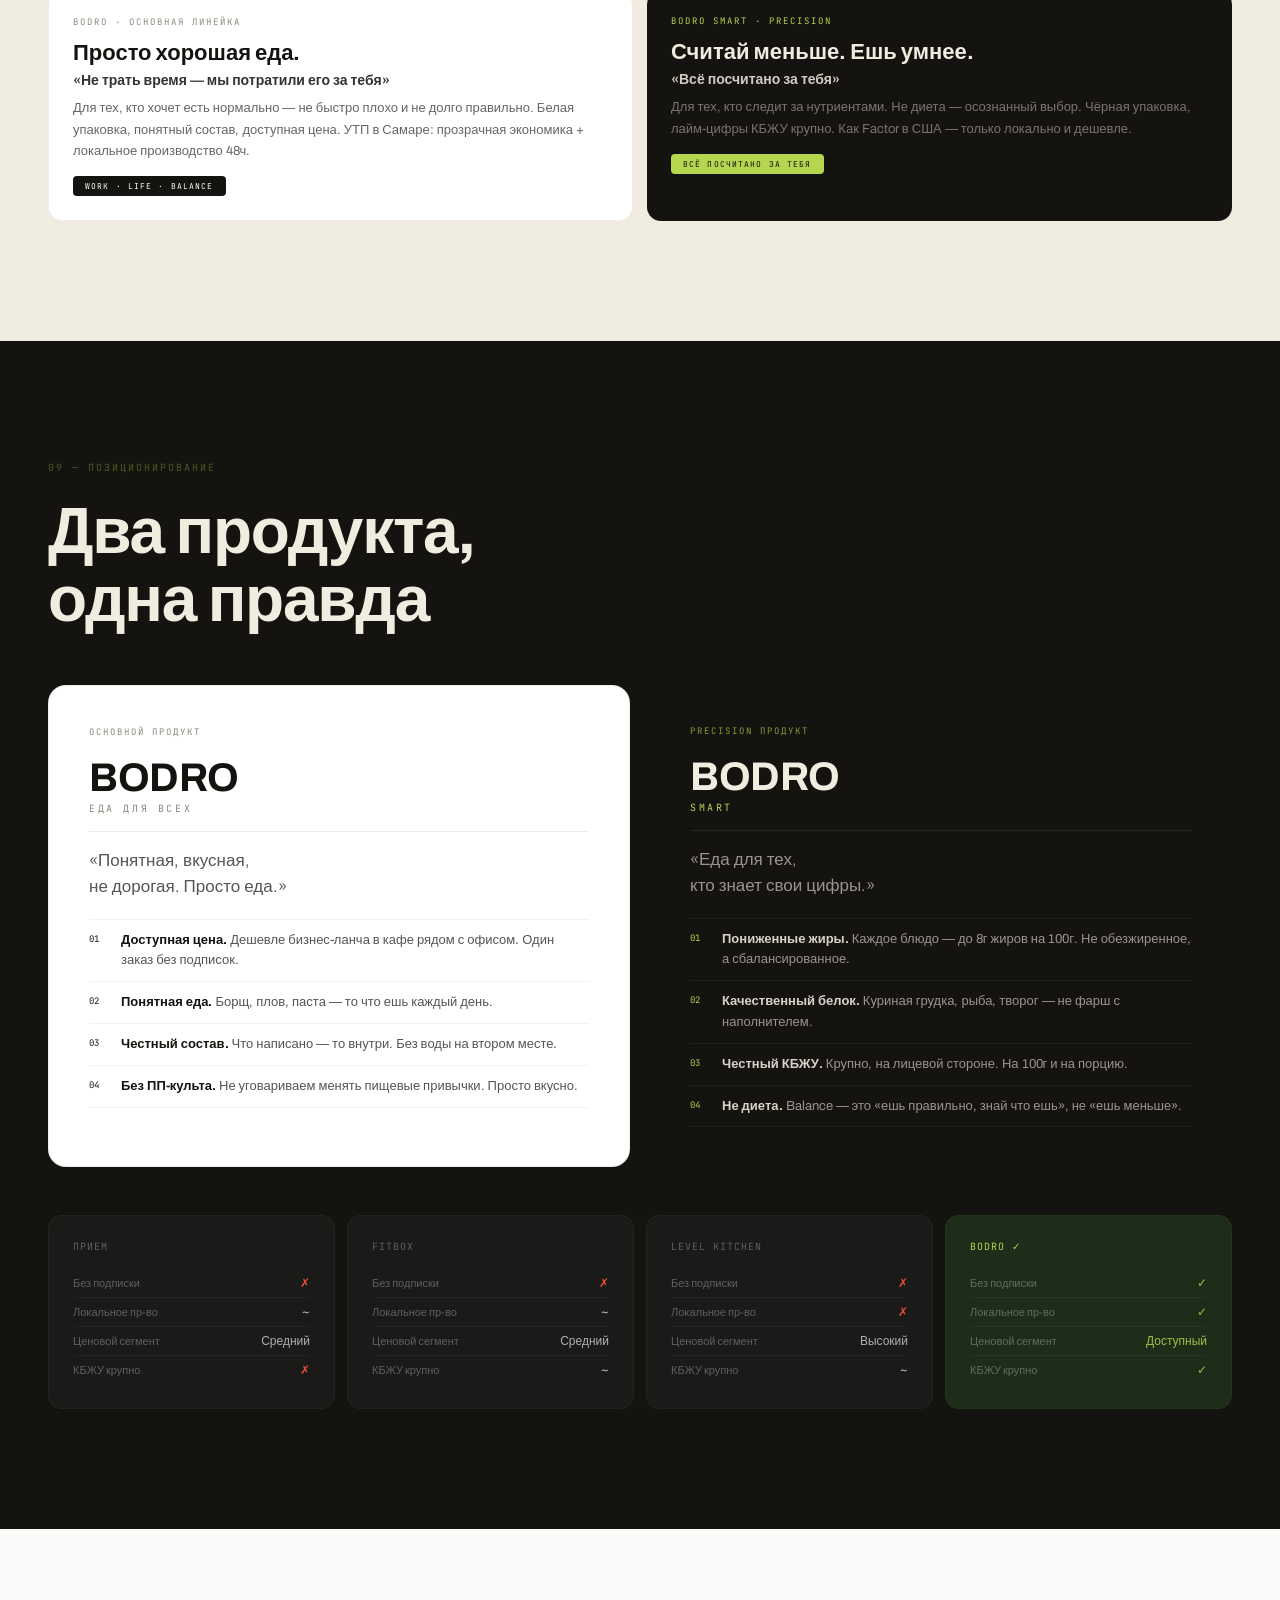
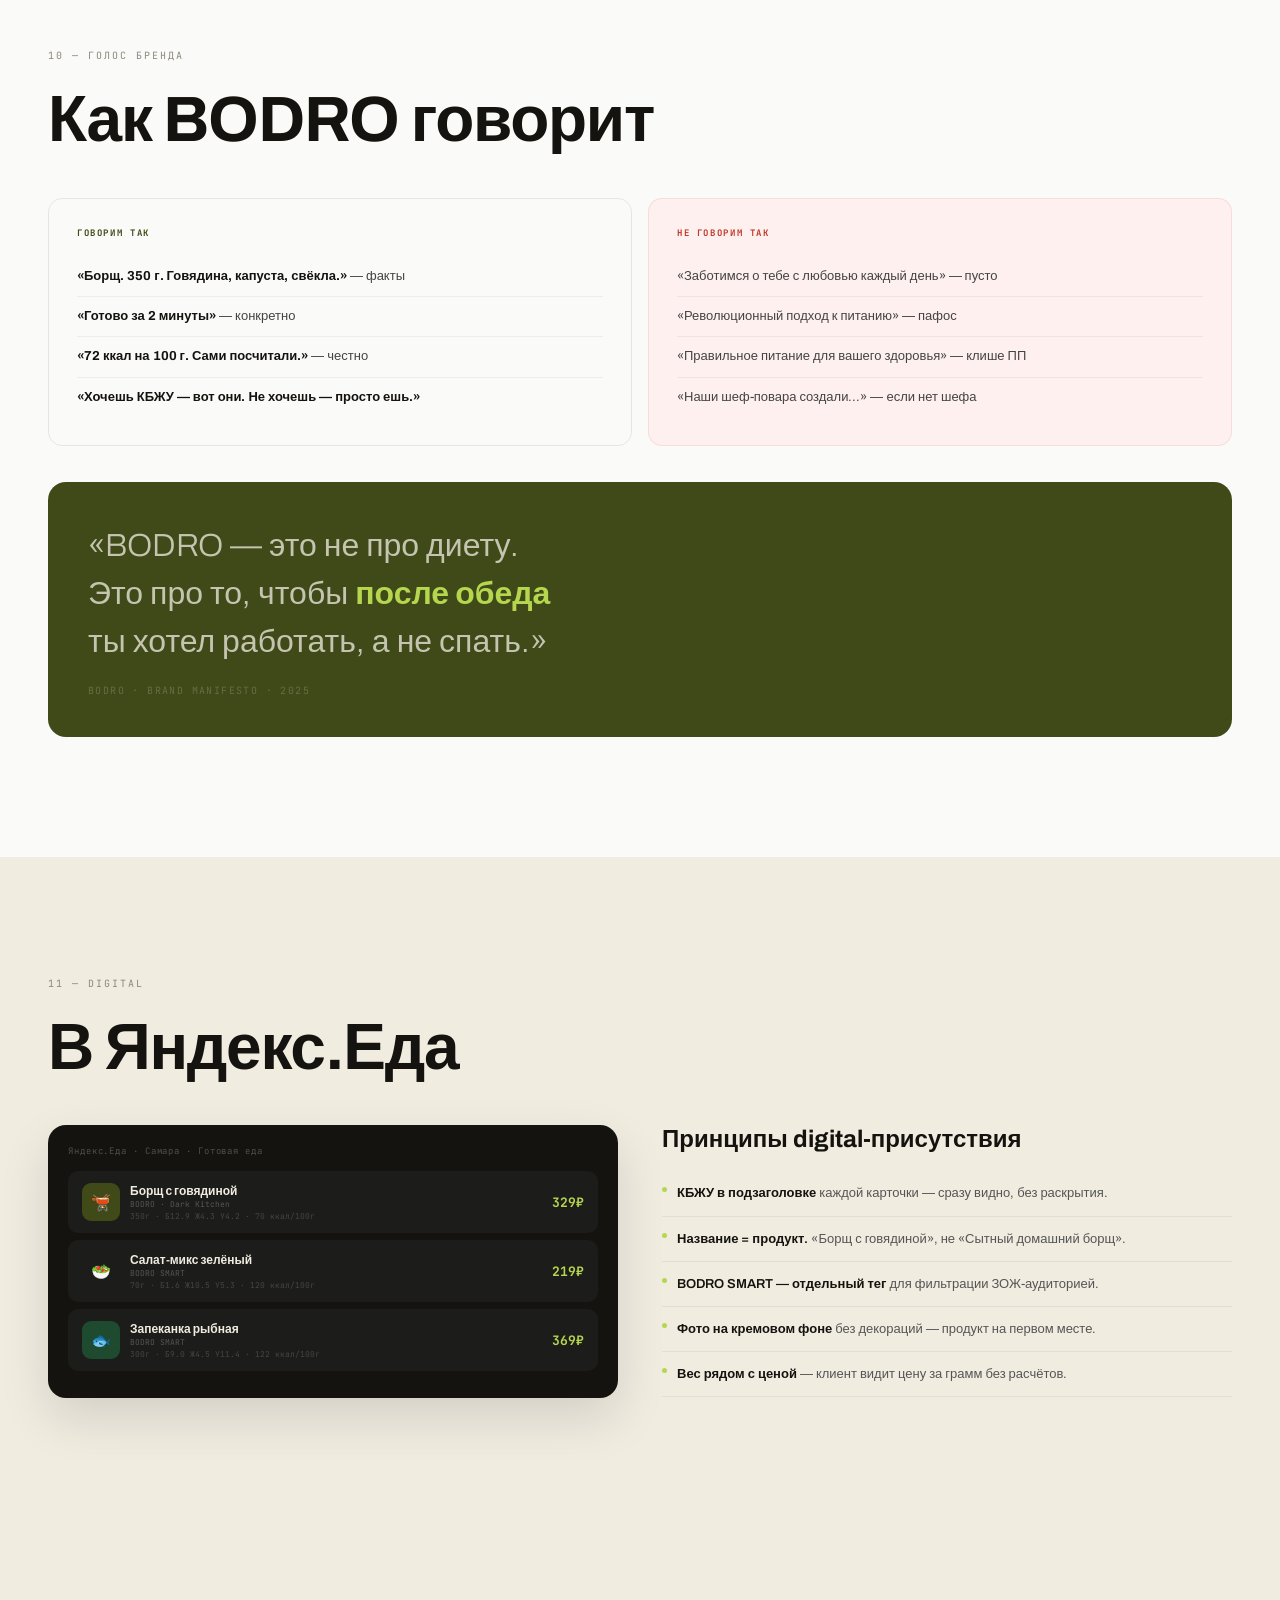
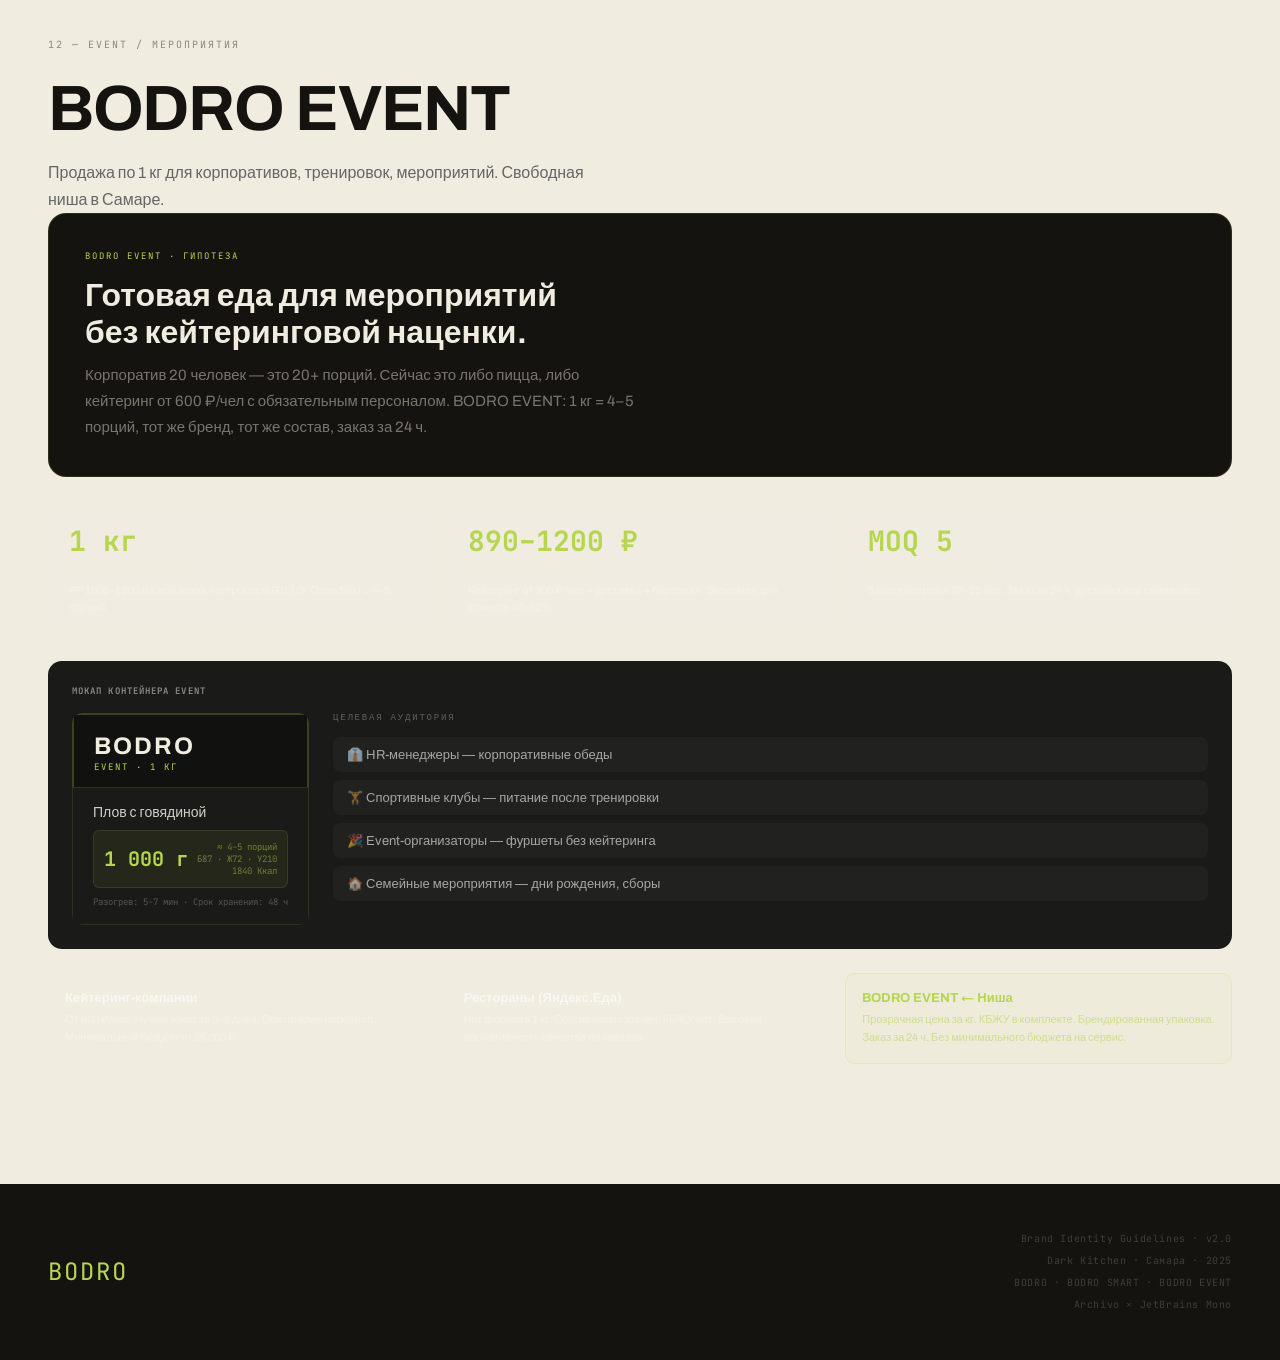
==== commit ad721c3d: "v2.0: Archivo+JetBrains Mono, new palette #15130F/#F1ECE0, slogans from Design, full macro labels, Б" ====
--- a/BODRO_BrandBook.html
+++ b/BODRO_BrandBook.html
@@ -4,22 +4,23 @@
   <meta charset="UTF-8">
   <meta name="viewport" content="width=device-width, initial-scale=1.0">
   <title>BODRO — Brand Book v2</title>
-  <link href="https://fonts.googleapis.com/css2?family=Space+Grotesk:wght@300;400;500;600;700&family=Space+Mono:ital,wght@0,400;0,700;1,400&display=swap" rel="stylesheet">
+  <link href="https://fonts.googleapis.com/css2?family=Archivo:wght@400;500;600;700;900&family=Archivo+Expanded:wght@700;900&family=JetBrains+Mono:wght@400;500;700&display=swap" rel="stylesheet">
   <style>
     *, *::before, *::after { box-sizing: border-box; margin: 0; padding: 0; }
 
     :root {
-      --black:  #111110;
-      --cream:  #F2EDE3;
-      --green:  #2A4819;
+      --black:  #15130F;
+      --cream:  #F1ECE0;
+      --green:  #3f4a18;
       --lime:   #B5D64E;
-      --mid:    #888880;
-      --light:  #EFF5E2;
+      --mid:    #8c887c;
+      --warm:   #cfc8b8;
+      --dim:    #6f6c61;
       --white:  #FAFAF8;
     }
 
     html { scroll-behavior: smooth; }
-    body { font-family: 'Space Grotesk', sans-serif; background: var(--cream); color: var(--black); }
+    body { font-family: 'Archivo', sans-serif; background: var(--cream); color: var(--black); }
 
     /* NAV */
     nav {
@@ -28,7 +29,7 @@
       display: flex; align-items: center; justify-content: space-between;
       padding: 0 48px; height: 56px;
     }
-    .nav-logo { font-family: 'Space Mono', monospace; color: var(--lime); font-size: 16px; letter-spacing: 0.1em; }
+    .nav-logo { font-family: 'JetBrains Mono', monospace; color: var(--lime); font-size: 16px; letter-spacing: 0.1em; }
     .nav-links { display: flex; gap: 24px; }
     .nav-links a { color: rgba(255,255,255,0.35); text-decoration: none; font-size: 12px; letter-spacing: 0.08em; transition: color .2s; text-transform: uppercase; }
     .nav-links a:hover { color: #fff; }
@@ -36,7 +37,7 @@
     /* SECTIONS */
     section { padding: 120px 48px; }
     .section-label {
-      font-family: 'Space Mono', monospace; font-size: 10px; letter-spacing: 0.2em;
+      font-family: 'JetBrains Mono', monospace; font-size: 10px; letter-spacing: 0.2em;
       text-transform: uppercase; color: var(--mid); margin-bottom: 24px;
     }
     h2 { font-size: clamp(36px, 5.5vw, 64px); font-weight: 700; line-height: 1.05; letter-spacing: -0.02em; }
@@ -55,25 +56,31 @@
       background: radial-gradient(circle, rgba(181,214,78,0.12) 0%, transparent 65%);
       pointer-events: none;
     }
-    .cover-tag { font-family: 'Space Mono', monospace; font-size: 10px; letter-spacing: 0.24em; text-transform: uppercase; color: var(--lime); margin-bottom: 28px; opacity: 0.7; }
+    .cover-tag { font-family: 'JetBrains Mono', monospace; font-size: 10px; letter-spacing: 0.24em; text-transform: uppercase; color: var(--lime); margin-bottom: 28px; opacity: 0.7; }
     .cover-wordmark {
-      font-size: clamp(96px, 17vw, 210px); font-weight: 700; line-height: 0.9;
-      letter-spacing: -0.03em; position: relative; z-index: 1;
+      font-family: 'Archivo', sans-serif;
+      font-size: clamp(96px, 17vw, 210px); font-weight: 900; line-height: 0.9;
+      letter-spacing: -0.04em; position: relative; z-index: 1;
     }
     .cover-wordmark span { color: var(--lime); }
+    .cover-lime-dot {
+      width: 40px; height: 40px; border-radius: 50%;
+      background: var(--lime); display: inline-block;
+      margin-left: 12px; vertical-align: middle; margin-bottom: 8px;
+    }
     .cover-bottom {
       margin-top: 40px; display: flex; align-items: flex-end;
       justify-content: space-between; position: relative; z-index: 1;
       border-top: 1px solid rgba(242,237,227,0.08); padding-top: 28px;
     }
     .cover-claim { font-size: clamp(16px,2.2vw,24px); font-weight: 300; color: rgba(242,237,227,0.5); max-width: 400px; line-height: 1.5; }
-    .cover-meta p { font-family: 'Space Mono', monospace; font-size: 10px; color: rgba(255,255,255,0.2); letter-spacing: 0.1em; line-height: 2.2; text-align: right; }
+    .cover-meta p { font-family: 'JetBrains Mono', monospace; font-size: 10px; color: rgba(255,255,255,0.2); letter-spacing: 0.1em; line-height: 2.2; text-align: right; }
 
     /* PHILOSOPHY */
     #philosophy { background: var(--cream); }
     .pillars { display: grid; grid-template-columns: 1fr 1fr; gap: 1px; background: rgba(17,17,16,0.07); border: 1px solid rgba(17,17,16,0.07); border-radius: 16px; overflow: hidden; margin-top: 48px; }
     .pillar { padding: 28px 24px; background: var(--white); }
-    .pillar-num { font-family: 'Space Mono', monospace; font-size: 10px; color: var(--mid); margin-bottom: 12px; letter-spacing: 0.08em; }
+    .pillar-num { font-family: 'JetBrains Mono', monospace; font-size: 10px; color: var(--mid); margin-bottom: 12px; letter-spacing: 0.08em; }
     .pillar h3 { font-size: 18px; font-weight: 600; margin-bottom: 8px; }
     .pillar p { font-size: 13px; line-height: 1.75; color: #666; }
 
@@ -96,7 +103,7 @@
     .on-dark  .wordmark  { color: var(--cream); }
     .on-green .wordmark  { color: var(--cream); }
     .wm-sub {
-      font-family: 'Space Mono', monospace; font-size: 9px;
+      font-family: 'JetBrains Mono', monospace; font-size: 9px;
       letter-spacing: 0.22em; margin-top: 4px;
     }
     .on-cream  .wm-sub { color: var(--mid); }
@@ -104,7 +111,7 @@
     .on-green  .wm-sub { color: rgba(181,214,78,0.5); }
     .logo-cell-label {
       position: absolute; bottom: 12px; left: 0; right: 0; text-align: center;
-      font-family: 'Space Mono', monospace; font-size: 9px; letter-spacing: 0.12em; text-transform: uppercase;
+      font-family: 'JetBrains Mono', monospace; font-size: 9px; letter-spacing: 0.12em; text-transform: uppercase;
     }
     .on-cream  .logo-cell-label { color: var(--mid); }
     .on-dark   .logo-cell-label,
@@ -124,7 +131,7 @@
     .on-cream .lb-main { color: var(--black); }
     .on-dark  .lb-main { color: var(--cream); }
     .on-green .lb-main { color: var(--cream); }
-    .lb-sub { font-family: 'Space Mono', monospace; font-size: 10px; letter-spacing: 0.28em; text-transform: uppercase; margin-top: 5px; }
+    .lb-sub { font-family: 'JetBrains Mono', monospace; font-size: 10px; letter-spacing: 0.28em; text-transform: uppercase; margin-top: 5px; }
     .on-cream .lb-sub  { color: var(--black); }
     .on-dark  .lb-sub  { color: var(--lime); }
     .on-green .lb-sub  { color: rgba(181,214,78,0.7); }
@@ -140,7 +147,7 @@
     .swatch-color { height: 120px; }
     .swatch-info { padding: 12px; background: #1C1C1A; }
     .swatch-name { font-size: 12px; font-weight: 600; color: var(--cream); margin-bottom: 2px; }
-    .swatch-hex { font-family: 'Space Mono', monospace; font-size: 10px; color: rgba(242,237,227,0.3); }
+    .swatch-hex { font-family: 'JetBrains Mono', monospace; font-size: 10px; color: rgba(242,237,227,0.3); }
     .swatch-use { font-size: 10px; color: rgba(242,237,227,0.2); margin-top: 5px; line-height: 1.5; }
 
     /* TYPOGRAPHY */
@@ -151,14 +158,14 @@
       gap: 24px; align-items: baseline;
       padding: 28px 0; border-top: 1px solid rgba(17,17,16,0.07);
     }
-    .type-meta-name { font-family: 'Space Mono', monospace; font-size: 10px; color: var(--mid); text-transform: uppercase; letter-spacing: 0.08em; }
-    .type-meta-spec { font-family: 'Space Mono', monospace; font-size: 9px; color: rgba(136,130,128,0.5); margin-top: 5px; line-height: 1.6; }
+    .type-meta-name { font-family: 'JetBrains Mono', monospace; font-size: 10px; color: var(--mid); text-transform: uppercase; letter-spacing: 0.08em; }
+    .type-meta-spec { font-family: 'JetBrains Mono', monospace; font-size: 9px; color: rgba(136,130,128,0.5); margin-top: 5px; line-height: 1.6; }
     .t-hero  { font-size: 72px; font-weight: 700; letter-spacing: -0.03em; line-height: 1; }
     .t-h1    { font-size: 48px; font-weight: 700; letter-spacing: -0.025em; line-height: 1.05; }
     .t-h2    { font-size: 28px; font-weight: 600; letter-spacing: -0.01em; }
     .t-body  { font-size: 16px; font-weight: 400; line-height: 1.75; color: #555; }
-    .t-cap   { font-family: 'Space Mono', monospace; font-size: 11px; letter-spacing: 0.12em; text-transform: uppercase; color: var(--mid); }
-    .t-num   { font-family: 'Space Mono', monospace; font-size: 14px; }
+    .t-cap   { font-family: 'JetBrains Mono', monospace; font-size: 11px; letter-spacing: 0.12em; text-transform: uppercase; color: var(--mid); }
+    .t-num   { font-family: 'JetBrains Mono', monospace; font-size: 14px; }
 
     /* LINES */
     #lines { background: var(--white); }
@@ -168,7 +175,7 @@
     .lh-main  { background: var(--white); border: 1px solid rgba(17,17,16,0.08); border-bottom: none; }
     .lh-smart { background: var(--black); }
     .line-badge {
-      display: inline-block; font-family: 'Space Mono', monospace;
+      display: inline-block; font-family: 'JetBrains Mono', monospace;
       font-size: 9px; font-weight: 400; letter-spacing: 0.18em;
       text-transform: uppercase; padding: 3px 8px; border-radius: 3px; margin-bottom: 20px;
     }
@@ -177,7 +184,7 @@
     .line-name { font-size: 44px; font-weight: 700; letter-spacing: -0.01em; line-height: 1; margin-bottom: 6px; }
     .lh-main  .line-name { color: var(--black); }
     .lh-smart .line-name { color: var(--cream); }
-    .line-sub { font-family: 'Space Mono', monospace; font-size: 11px; letter-spacing: 0.24em; text-transform: uppercase; }
+    .line-sub { font-family: 'JetBrains Mono', monospace; font-size: 11px; letter-spacing: 0.24em; text-transform: uppercase; }
     .lh-main  .line-sub { color: var(--mid); }
     .lh-smart .line-sub { color: var(--lime); }
     .line-tagline { font-size: 14px; font-weight: 400; line-height: 1.7; margin-top: 14px; }
@@ -186,7 +193,7 @@
     .line-body { padding: 28px 40px; border: 1px solid rgba(17,17,16,0.07); border-top: none; border-radius: 0 0 18px 18px; background: var(--white); }
     .line-attr-item { display: flex; justify-content: space-between; padding: 9px 0; border-bottom: 1px solid rgba(17,17,16,0.05); font-size: 13px; }
     .line-attr-item:last-child { border-bottom: none; }
-    .attr-k { color: var(--mid); font-family: 'Space Mono', monospace; font-size: 10px; letter-spacing: 0.06em; text-transform: uppercase; }
+    .attr-k { color: var(--mid); font-family: 'JetBrains Mono', monospace; font-size: 10px; letter-spacing: 0.06em; text-transform: uppercase; }
     .attr-v { font-weight: 500; text-align: right; max-width: 200px; }
     .line-tags { display: flex; flex-wrap: wrap; gap: 6px; margin-top: 18px; }
     .tag { font-size: 12px; padding: 4px 10px; background: rgba(17,17,16,0.04); border-radius: 100px; color: #444; }
@@ -206,13 +213,13 @@
     .pkg-brand { font-size: 26px; font-weight: 700; letter-spacing: 0.08em; line-height: 1; }
     .pt-main  .pkg-brand { color: var(--black); }
     .pt-smart .pkg-brand { color: var(--cream); }
-    .pkg-line { font-family: 'Space Mono', monospace; font-size: 9px; letter-spacing: 0.22em; text-transform: uppercase; margin-top: 2px; }
+    .pkg-line { font-family: 'JetBrains Mono', monospace; font-size: 9px; letter-spacing: 0.22em; text-transform: uppercase; margin-top: 2px; }
     .pt-main  .pkg-line { color: var(--mid); }
     .pt-smart .pkg-line { color: var(--lime); }
     .pkg-dish { font-size: 13px; font-weight: 500; line-height: 1.35; margin-top: 14px; }
     .pt-main  .pkg-dish { color: #333; }
     .pt-smart .pkg-dish { color: rgba(242,237,227,0.85); }
-    .pkg-weight { font-family: 'Space Mono', monospace; font-size: 9px; margin-top: 2px; }
+    .pkg-weight { font-family: 'JetBrains Mono', monospace; font-size: 9px; margin-top: 2px; }
     .pt-main  .pkg-weight { color: var(--mid); }
     .pt-smart .pkg-weight { color: rgba(181,214,78,0.4); }
 
@@ -220,7 +227,7 @@
     .pt-main  + .pkg-body { background: #F8F8F6; }
     .pt-smart + .pkg-body { background: #1A1A18; }
 
-    .kbzhu-title { font-family: 'Space Mono', monospace; font-size: 8px; letter-spacing: 0.18em; text-transform: uppercase; margin-bottom: 7px; }
+    .kbzhu-title { font-family: 'JetBrains Mono', monospace; font-size: 8px; letter-spacing: 0.18em; text-transform: uppercase; margin-bottom: 7px; }
     .pt-main  + .pkg-body .kbzhu-title { color: var(--mid); }
     .pt-smart + .pkg-body .kbzhu-title { color: rgba(255,255,255,0.22); }
 
@@ -230,11 +237,11 @@
     .pt-main  + .pkg-body .kc { background: rgba(17,17,16,0.05); }
     .pt-smart + .pkg-body .kc { background: rgba(181,214,78,0.08); border: 1px solid rgba(181,214,78,0.15); }
 
-    .kc-v { font-family: 'Space Mono', monospace; font-weight: 700; display: block; }
+    .kc-v { font-family: 'JetBrains Mono', monospace; font-weight: 700; display: block; }
     .pt-main  + .pkg-body .kc-v { font-size: 11px; color: var(--black); }
     .pt-smart + .pkg-body .kc-v { font-size: 14px; color: var(--lime); }
 
-    .kc-k { font-family: 'Space Mono', monospace; font-size: 7px; text-transform: uppercase; letter-spacing: 0.06em; display: block; margin-top: 2px; }
+    .kc-k { font-family: 'JetBrains Mono', monospace; font-size: 7px; text-transform: uppercase; letter-spacing: 0.06em; display: block; margin-top: 2px; }
     .pt-main  + .pkg-body .kc-k { color: var(--mid); }
     .pt-smart + .pkg-body .kc-k { color: rgba(255,255,255,0.25); }
 
@@ -242,17 +249,17 @@
     .pt-main  + .pkg-body .pkg-ingr { color: rgba(17,17,16,0.4); }
     .pt-smart + .pkg-body .pkg-ingr { color: rgba(255,255,255,0.25); }
 
-    .ingr-label { font-family: 'Space Mono', monospace; font-size: 7px; text-transform: uppercase; letter-spacing: 0.12em; font-weight: 700; margin-bottom: 3px; }
+    .ingr-label { font-family: 'JetBrains Mono', monospace; font-size: 7px; text-transform: uppercase; letter-spacing: 0.12em; font-weight: 700; margin-bottom: 3px; }
     .pt-main  + .pkg-body .ingr-label { color: var(--mid); }
     .pt-smart + .pkg-body .ingr-label { color: rgba(255,255,255,0.38); }
 
     .pkg-shelf { display: flex; justify-content: space-between; align-items: center; margin-top: 8px; padding-top: 8px; }
     .pt-main  + .pkg-body .pkg-shelf { border-top: 1px solid rgba(17,17,16,0.07); }
     .pt-smart + .pkg-body .pkg-shelf { border-top: 1px solid rgba(255,255,255,0.05); }
-    .shelf-t { font-family: 'Space Mono', monospace; font-size: 8px; letter-spacing: 0.06em; }
+    .shelf-t { font-family: 'JetBrains Mono', monospace; font-size: 8px; letter-spacing: 0.06em; }
     .pt-main  + .pkg-body .shelf-t { color: rgba(17,17,16,0.3); }
     .pt-smart + .pkg-body .shelf-t { color: rgba(255,255,255,0.18); }
-    .shelf-v { font-family: 'Space Mono', monospace; font-size: 11px; font-weight: 700; }
+    .shelf-v { font-family: 'JetBrains Mono', monospace; font-size: 11px; font-weight: 700; }
     .pt-main  + .pkg-body .shelf-v { color: var(--black); }
     .pt-smart + .pkg-body .shelf-v { color: var(--lime); }
 
@@ -265,19 +272,19 @@
     .di-light { background: var(--light); }
     .di-black { background: var(--black); }
     .dish-body { padding: 16px; }
-    .dish-line-tag { font-family: 'Space Mono', monospace; font-size: 8px; font-weight: 700; letter-spacing: 0.16em; text-transform: uppercase; margin-bottom: 6px; }
+    .dish-line-tag { font-family: 'JetBrains Mono', monospace; font-size: 8px; font-weight: 700; letter-spacing: 0.16em; text-transform: uppercase; margin-bottom: 6px; }
     .dlt-main    { color: var(--green); }
     .dlt-smart { color: #1E4A2F; }
     .dish-name { font-size: 15px; font-weight: 600; line-height: 1.25; margin-bottom: 2px; }
-    .dish-w { font-family: 'Space Mono', monospace; font-size: 9px; color: var(--mid); margin-bottom: 10px; }
+    .dish-w { font-family: 'JetBrains Mono', monospace; font-size: 9px; color: var(--mid); margin-bottom: 10px; }
     .macros { display: grid; grid-template-columns: repeat(4,1fr); gap: 3px; margin-bottom: 10px; }
     .mc { background: rgba(17,17,16,0.04); border-radius: 5px; padding: 5px 3px; text-align: center; }
-    .mc-v { font-family: 'Space Mono', monospace; font-size: 10px; font-weight: 700; display: block; }
-    .mc-k { font-family: 'Space Mono', monospace; font-size: 7px; text-transform: uppercase; letter-spacing: 0.08em; color: var(--mid); display: block; }
+    .mc-v { font-family: 'JetBrains Mono', monospace; font-size: 10px; font-weight: 700; display: block; }
+    .mc-k { font-family: 'JetBrains Mono', monospace; font-size: 7px; text-transform: uppercase; letter-spacing: 0.08em; color: var(--mid); display: block; }
     .dish-ingr { font-size: 11px; color: #888; line-height: 1.6; margin-bottom: 8px; }
     .dish-fc { display: flex; justify-content: space-between; font-size: 11px; padding-top: 8px; border-top: 1px solid rgba(17,17,16,0.05); }
-    .fc-l { color: var(--mid); font-family: 'Space Mono', monospace; text-transform: uppercase; letter-spacing: 0.08em; font-size: 9px; }
-    .fc-v { font-family: 'Space Mono', monospace; font-weight: 700; color: var(--green); }
+    .fc-l { color: var(--mid); font-family: 'JetBrains Mono', monospace; text-transform: uppercase; letter-spacing: 0.08em; font-size: 9px; }
+    .fc-v { font-family: 'JetBrains Mono', monospace; font-weight: 700; color: var(--green); }
 
     /* POSITIONING */
     #positioning { background: var(--black); color: var(--cream); }
@@ -287,13 +294,13 @@
     .pos-card { border-radius: 18px; padding: 40px; }
     .pos-main  { background: #FFFFFF; border: 1px solid rgba(17,17,16,0.08); }
     .pos-smart { background: var(--black); }
-    .pos-tag { font-family: 'Space Mono', monospace; font-size: 9px; letter-spacing: 0.22em; text-transform: uppercase; margin-bottom: 20px; }
+    .pos-tag { font-family: 'JetBrains Mono', monospace; font-size: 9px; letter-spacing: 0.22em; text-transform: uppercase; margin-bottom: 20px; }
     .pos-main  .pos-tag { color: var(--mid); }
     .pos-smart .pos-tag { color: var(--lime); opacity: 0.7; }
     .pos-name { font-size: 40px; font-weight: 700; letter-spacing: -0.01em; line-height: 1; }
     .pos-main  .pos-name { color: var(--black); }
     .pos-smart .pos-name { color: var(--cream); }
-    .pos-sub { font-family: 'Space Mono', monospace; font-size: 10px; letter-spacing: 0.26em; text-transform: uppercase; margin-top: 4px; margin-bottom: 16px; }
+    .pos-sub { font-family: 'JetBrains Mono', monospace; font-size: 10px; letter-spacing: 0.26em; text-transform: uppercase; margin-top: 4px; margin-bottom: 16px; }
     .pos-main  .pos-sub { color: var(--mid); }
     .pos-smart .pos-sub { color: var(--lime); }
     .pos-divider { height: 1px; margin-bottom: 16px; }
@@ -309,7 +316,7 @@
     .pos-attr:last-child { border-bottom: inherit; }
     .pos-main  .pos-attr:last-child { border-bottom: 1px solid rgba(17,17,16,0.05); }
     .pos-smart .pos-attr:last-child { border-bottom: 1px solid rgba(255,255,255,0.05); }
-    .pos-attr-num { font-family: 'Space Mono', monospace; font-size: 9px; min-width: 20px; margin-top: 2px; }
+    .pos-attr-num { font-family: 'JetBrains Mono', monospace; font-size: 9px; min-width: 20px; margin-top: 2px; }
     .pos-main  .pos-attr-num { color: var(--black); }
     .pos-smart .pos-attr-num { color: var(--lime); }
     .pos-attr-body { }
@@ -322,7 +329,7 @@
     .vs-grid { display: grid; grid-template-columns: repeat(4,1fr); gap: 12px; margin-top: 48px; }
     .vs-card { background: #1A1A18; border-radius: 14px; padding: 24px; border: 1px solid rgba(255,255,255,0.04); }
     .vs-card.ours { background: #1E2D1A; border-color: rgba(42,72,25,0.4); }
-    .vs-brand { font-family: 'Space Mono', monospace; font-size: 10px; letter-spacing: 0.1em; text-transform: uppercase; color: rgba(255,255,255,0.3); margin-bottom: 16px; }
+    .vs-brand { font-family: 'JetBrains Mono', monospace; font-size: 10px; letter-spacing: 0.1em; text-transform: uppercase; color: rgba(255,255,255,0.3); margin-bottom: 16px; }
     .vs-card.ours .vs-brand { color: var(--lime); }
     .vs-item { display: flex; justify-content: space-between; align-items: center; padding: 7px 0; border-bottom: 1px solid rgba(255,255,255,0.04); font-size: 12px; }
     .vs-item:last-child { border-bottom: none; }
@@ -335,7 +342,7 @@
     .voice-grid { display: grid; grid-template-columns: 1fr 1fr; gap: 16px; margin-top: 44px; }
     .voice-do   { background: var(--light); border: 1px solid rgba(42,72,25,0.1); border-radius: 14px; padding: 28px; }
     .voice-dont { background: #FDF0EF; border: 1px solid rgba(192,57,43,0.1); border-radius: 14px; padding: 28px; }
-    .vc-title { font-family: 'Space Mono', monospace; font-size: 9px; font-weight: 700; letter-spacing: 0.18em; text-transform: uppercase; margin-bottom: 18px; }
+    .vc-title { font-family: 'JetBrains Mono', monospace; font-size: 9px; font-weight: 700; letter-spacing: 0.18em; text-transform: uppercase; margin-bottom: 18px; }
     .voice-do   .vc-title { color: var(--green); }
     .voice-dont .vc-title { color: #C0392B; }
     .vc-item { font-size: 13px; line-height: 1.65; padding: 9px 0; border-bottom: 1px solid rgba(17,17,16,0.05); color: #444; }
@@ -344,13 +351,13 @@
     .voice-quote { margin-top: 36px; background: var(--green); border-radius: 18px; padding: 40px; }
     .vq-text { font-size: clamp(20px,2.8vw,32px); font-weight: 300; line-height: 1.5; color: rgba(242,237,227,0.75); max-width: 640px; }
     .vq-text em { color: var(--lime); font-style: normal; font-weight: 700; }
-    .vq-attr { font-family: 'Space Mono', monospace; font-size: 10px; color: rgba(242,237,227,0.22); letter-spacing: 0.14em; margin-top: 18px; }
+    .vq-attr { font-family: 'JetBrains Mono', monospace; font-size: 10px; color: rgba(242,237,227,0.22); letter-spacing: 0.14em; margin-top: 18px; }
 
     /* DIGITAL */
     #digital { background: var(--cream); }
     .digital-grid { display: grid; grid-template-columns: 1fr 1fr; gap: 44px; margin-top: 44px; align-items: start; }
     .app-mock { background: var(--black); border-radius: 18px; padding: 20px; box-shadow: 0 20px 50px rgba(0,0,0,0.12); }
-    .app-header { font-family: 'Space Mono', monospace; font-size: 9px; color: rgba(255,255,255,0.25); letter-spacing: 0.1em; margin-bottom: 14px; }
+    .app-header { font-family: 'JetBrains Mono', monospace; font-size: 9px; color: rgba(255,255,255,0.25); letter-spacing: 0.1em; margin-bottom: 14px; }
     .app-item { background: #1C1C1A; border-radius: 10px; padding: 12px 14px; display: flex; gap: 10px; align-items: center; margin-bottom: 7px; }
     .app-icon { width: 38px; height: 38px; border-radius: 9px; display: flex; align-items: center; justify-content: center; font-size: 16px; flex-shrink: 0; }
     .ai-green   { background: var(--green); }
@@ -358,9 +365,9 @@
     .ai-smart { background: #1E4A2F; }
     .app-info { flex: 1; }
     .app-name  { font-size: 12px; font-weight: 600; color: var(--cream); margin-bottom: 1px; }
-    .app-brand { font-family: 'Space Mono', monospace; font-size: 8px; color: rgba(255,255,255,0.25); }
-    .app-kbzhu { font-family: 'Space Mono', monospace; font-size: 8px; color: rgba(255,255,255,0.18); margin-top: 2px; }
-    .app-price { font-family: 'Space Mono', monospace; font-size: 13px; font-weight: 700; color: var(--lime); }
+    .app-brand { font-family: 'JetBrains Mono', monospace; font-size: 8px; color: rgba(255,255,255,0.25); }
+    .app-kbzhu { font-family: 'JetBrains Mono', monospace; font-size: 8px; color: rgba(255,255,255,0.18); margin-top: 2px; }
+    .app-price { font-family: 'JetBrains Mono', monospace; font-size: 13px; font-weight: 700; color: var(--lime); }
     .digital-rules { }
     .digital-rules h3 { font-size: 24px; font-weight: 700; margin-bottom: 18px; }
     .drule { display: flex; gap: 10px; padding: 11px 0; border-bottom: 1px solid rgba(17,17,16,0.06); }
@@ -370,12 +377,12 @@
 
     /* FOOTER */
     footer { background: var(--black); padding: 44px 48px; display: flex; justify-content: space-between; align-items: center; }
-    .ft-logo { font-family: 'Space Mono', monospace; font-size: 24px; color: var(--lime); letter-spacing: 0.08em; }
-    .ft-meta { font-family: 'Space Mono', monospace; font-size: 10px; text-align: right; line-height: 2.2; color: rgba(255,255,255,0.18); letter-spacing: 0.06em; }
+    .ft-logo { font-family: 'JetBrains Mono', monospace; font-size: 24px; color: var(--lime); letter-spacing: 0.08em; }
+    .ft-meta { font-family: 'JetBrains Mono', monospace; font-size: 10px; text-align: right; line-height: 2.2; color: rgba(255,255,255,0.18); letter-spacing: 0.06em; }
 
     /* === WLB SECTION === */
     .wlb-hero { background: var(--white); border: 1px solid rgba(17,17,16,0.07); border-radius: 18px; padding: 36px; margin-bottom: 24px; }
-    .wlb-hero-tag { font-family: 'Space Mono', monospace; font-size: 9px; letter-spacing: 0.22em; text-transform: uppercase; color: var(--mid); margin-bottom: 16px; }
+    .wlb-hero-tag { font-family: 'JetBrains Mono', monospace; font-size: 9px; letter-spacing: 0.22em; text-transform: uppercase; color: var(--mid); margin-bottom: 16px; }
     .wlb-hero-title { font-size: 32px; font-weight: 700; color: var(--black); line-height: 1.15; margin-bottom: 10px; }
     .wlb-hero-desc { font-size: 15px; color: #555; line-height: 1.75; max-width: 560px; }
     .wlb-pillars { display: grid; grid-template-columns: repeat(3, 1fr); gap: 14px; margin-bottom: 24px; }
@@ -396,7 +403,7 @@
     .wlb-utp { border-radius: 14px; padding: 24px; }
     .wlb-utp.wu-base  { background: #FFFFFF; border: 1px solid rgba(17,17,16,0.07); }
     .wlb-utp.wu-smart { background: var(--black); }
-    .wu-line { font-family: 'Space Mono', monospace; font-size: 9px; letter-spacing: 0.22em; text-transform: uppercase; margin-bottom: 12px; }
+    .wu-line { font-family: 'JetBrains Mono', monospace; font-size: 9px; letter-spacing: 0.22em; text-transform: uppercase; margin-bottom: 12px; }
     .wu-base  .wu-line { color: var(--mid); }
     .wu-smart .wu-line { color: var(--lime); }
     .wu-name { font-size: 22px; font-weight: 700; margin-bottom: 6px; }
@@ -408,32 +415,32 @@
     .wu-desc { font-size: 13px; line-height: 1.65; }
     .wu-base  .wu-desc { color: #666; }
     .wu-smart .wu-desc { color: rgba(242,237,227,0.45); }
-    .wu-badge { display: inline-block; margin-top: 14px; padding: 5px 12px; border-radius: 4px; font-family: 'Space Mono', monospace; font-size: 8px; letter-spacing: 0.14em; text-transform: uppercase; }
+    .wu-badge { display: inline-block; margin-top: 14px; padding: 5px 12px; border-radius: 4px; font-family: 'JetBrains Mono', monospace; font-size: 8px; letter-spacing: 0.14em; text-transform: uppercase; }
     .wu-base  .wu-badge { background: var(--black); color: #fff; }
     .wu-smart .wu-badge { background: var(--lime); color: var(--black); }
 
     /* === EVENT SECTION === */
     .event-hero { background: var(--black); border-radius: 18px; padding: 36px; margin-bottom: 24px; border: 1px solid rgba(181,214,78,0.15); }
-    .event-hero-tag { font-family: 'Space Mono', monospace; font-size: 9px; letter-spacing: 0.22em; text-transform: uppercase; color: var(--lime); margin-bottom: 16px; }
+    .event-hero-tag { font-family: 'JetBrains Mono', monospace; font-size: 9px; letter-spacing: 0.22em; text-transform: uppercase; color: var(--lime); margin-bottom: 16px; }
     .event-hero-title { font-size: 32px; font-weight: 700; color: var(--cream); line-height: 1.15; margin-bottom: 10px; }
     .event-hero-desc { font-size: 15px; color: rgba(242,237,227,0.45); line-height: 1.75; max-width: 560px; }
     .event-stats { display: grid; grid-template-columns: repeat(3, 1fr); gap: 14px; margin-bottom: 24px; }
     .ev-stat { background: rgba(255,255,255,0.03); border: 1px solid rgba(255,255,255,0.05); border-radius: 12px; padding: 20px; }
-    .ev-stat-num { font-family: 'Space Mono', monospace; font-size: 28px; font-weight: 700; color: var(--lime); }
+    .ev-stat-num { font-family: 'JetBrains Mono', monospace; font-size: 28px; font-weight: 700; color: var(--lime); }
     .ev-stat-label { font-size: 13px; font-weight: 600; color: var(--cream); margin-top: 4px; }
     .ev-stat-desc { font-size: 11px; color: rgba(255,255,255,0.3); margin-top: 4px; line-height: 1.55; }
     .event-pkg-mock { background: #1A1A18; border-radius: 14px; padding: 24px; margin-bottom: 24px; }
-    .event-pkg-mock h3 { font-size: 14px; font-weight: 600; color: rgba(255,255,255,0.5); margin-bottom: 16px; font-family: 'Space Mono', monospace; letter-spacing: 0.12em; text-transform: uppercase; font-size: 9px; }
+    .event-pkg-mock h3 { font-size: 14px; font-weight: 600; color: rgba(255,255,255,0.5); margin-bottom: 16px; font-family: 'JetBrains Mono', monospace; letter-spacing: 0.12em; text-transform: uppercase; font-size: 9px; }
     .epkg-cont { border-radius: 10px; overflow: hidden; max-width: 280px; }
     .epkg-lid { background: #111110; border: 2px solid rgba(181,214,78,0.25); border-bottom: none; padding: 18px 20px 14px; }
     .epkg-brand { font-size: 24px; font-weight: 700; color: var(--cream); letter-spacing: 0.08em; }
-    .epkg-sub { font-family: 'Space Mono', monospace; font-size: 9px; letter-spacing: 0.22em; color: var(--lime); margin-top: 2px; }
+    .epkg-sub { font-family: 'JetBrains Mono', monospace; font-size: 9px; letter-spacing: 0.22em; color: var(--lime); margin-top: 2px; }
     .epkg-body { background: #1A1A18; border: 1px solid rgba(181,214,78,0.12); padding: 16px 20px; }
     .epkg-dish { font-size: 14px; font-weight: 500; color: rgba(242,237,227,0.85); margin-bottom: 10px; }
     .epkg-kg { display: flex; align-items: center; justify-content: space-between; padding: 10px; background: rgba(181,214,78,0.07); border-radius: 6px; border: 1px solid rgba(181,214,78,0.12); margin-bottom: 8px; }
-    .epkg-kg-v { font-family: 'Space Mono', monospace; font-size: 20px; font-weight: 700; color: var(--lime); }
-    .epkg-kg-info { font-family: 'Space Mono', monospace; font-size: 9px; color: rgba(181,214,78,0.5); text-align: right; }
-    .epkg-portions { font-family: 'Space Mono', monospace; font-size: 9px; color: rgba(255,255,255,0.25); }
+    .epkg-kg-v { font-family: 'JetBrains Mono', monospace; font-size: 20px; font-weight: 700; color: var(--lime); }
+    .epkg-kg-info { font-family: 'JetBrains Mono', monospace; font-size: 9px; color: rgba(181,214,78,0.5); text-align: right; }
+    .epkg-portions { font-family: 'JetBrains Mono', monospace; font-size: 9px; color: rgba(255,255,255,0.25); }
     .event-comp { display: grid; grid-template-columns: repeat(3, 1fr); gap: 12px; }
     .ecomp { border-radius: 10px; padding: 16px; border: 1px solid rgba(255,255,255,0.05); }
     .ecomp.winner { border-color: rgba(181,214,78,0.2); background: rgba(181,214,78,0.04); }
@@ -475,14 +482,14 @@
 <!-- COVER -->
 <section id="cover">
   <div class="cover-glow"></div>
-  <div class="cover-tag">Brand Book · Dark Kitchen · Самара · v1.1</div>
-  <div class="cover-wordmark">BO<span>D</span>RO</div>
+  <div class="cover-tag">Brand Book · Dark Kitchen · Самара · v2.0</div>
+  <div class="cover-wordmark">BODRO<span class="cover-lime-dot"></span></div>
   <div class="cover-bottom">
-    <div class="cover-claim">Еда, после которой хочется жить.</div>
+    <div class="cover-claim">Не трать время —<br>мы потратили его за тебя.</div>
     <div class="cover-meta">
-      <p>BODRO (белый) + BODRO SMART (чёрный)</p>
+      <p>BODRO + BODRO SMART</p>
       <p>DARK KITCHEN · САМАРА</p>
-      <p>SPACE GROTESK × SPACE MONO</p>
+      <p>ARCHIVO × JETBRAINS MONO</p>
     </div>
   </div>
 </section>
@@ -541,7 +548,28 @@
   </div>
 
   <div style="margin-top:32px;">
-    <div class="section-label" style="margin-bottom:16px;">BODRO SMART — варианты</div>
+    <div class="section-label" style="margin-bottom:16px;">12 · БОДРО — кириллический вариант</div>
+    <div class="logo-balance-row" style="margin-bottom:32px;">
+      <div class="lb-cell on-cream">
+        <div class="lb-main" style="font-family:'Archivo',sans-serif;font-weight:900;letter-spacing:-0.02em;font-size:32px;">БОДРО</div>
+        <div class="lb-sub" style="color:var(--mid);">Dark Kitchen</div>
+        <div class="logo-cell-label" style="color:var(--mid);">На кремовом</div>
+      </div>
+      <div class="lb-cell on-dark">
+        <div class="lb-main" style="font-family:'Archivo',sans-serif;font-weight:900;letter-spacing:-0.02em;font-size:32px;">БОДРО</div>
+        <div style="width:14px;height:14px;border-radius:50%;background:var(--lime);margin-top:4px;"></div>
+        <div class="logo-cell-label" style="color:rgba(255,255,255,0.2);">На тёмном</div>
+      </div>
+      <div class="lb-cell on-green">
+        <div class="lb-main" style="font-family:'Archivo',sans-serif;font-weight:900;letter-spacing:-0.02em;font-size:32px;">БОДРО</div>
+        <div class="lb-sub" style="color:rgba(181,214,78,0.6);">SMART</div>
+        <div class="logo-cell-label" style="color:rgba(255,255,255,0.2);">SMART вариант</div>
+      </div>
+    </div>
+  </div>
+
+  <div style="margin-top:0;">
+    <div class="section-label" style="margin-bottom:16px;">BODRO SMART — латиница</div>
     <div class="logo-balance-row">
       <div class="lb-cell on-cream">
         <div class="lb-main">BODRO</div>
@@ -568,27 +596,19 @@
   <h2>Цветовая система</h2>
   <div class="palette">
     <div class="swatch">
-      <div class="swatch-color" style="background:#111110;"></div>
+      <div class="swatch-color" style="background:#15130F;"></div>
       <div class="swatch-info">
-        <div class="swatch-name">Black</div>
-        <div class="swatch-hex">#111110</div>
-        <div class="swatch-use">Основной текст, тёмные фоны</div>
+        <div class="swatch-name">Charcoal</div>
+        <div class="swatch-hex">#15130F</div>
+        <div class="swatch-use">Текст, логотип, BODRO SMART фон</div>
       </div>
     </div>
     <div class="swatch">
-      <div class="swatch-color" style="background:#F2EDE3;"></div>
+      <div class="swatch-color" style="background:#F1ECE0; border:1px solid rgba(21,19,15,0.1);"></div>
       <div class="swatch-info">
-        <div class="swatch-name">Cream</div>
-        <div class="swatch-hex">#F2EDE3</div>
-        <div class="swatch-use">Основной фон</div>
-      </div>
-    </div>
-    <div class="swatch">
-      <div class="swatch-color" style="background:#2A4819;"></div>
-      <div class="swatch-info">
-        <div class="swatch-name">Green</div>
-        <div class="swatch-hex">#2A4819</div>
-        <div class="swatch-use">Главный бренд-цвет</div>
+        <div class="swatch-name">Linen</div>
+        <div class="swatch-hex">#F1ECE0</div>
+        <div class="swatch-use">Основной фон бренда, текст на тёмном</div>
       </div>
     </div>
     <div class="swatch">
@@ -596,23 +616,31 @@
       <div class="swatch-info">
         <div class="swatch-name">Lime</div>
         <div class="swatch-hex">#B5D64E</div>
-        <div class="swatch-use">Акцент, КБЖУ, CTA</div>
+        <div class="swatch-use">Главный акцент. Кружок логотипа, КБЖУ в SMART</div>
       </div>
     </div>
     <div class="swatch">
-      <div class="swatch-color" style="background:#888880;"></div>
+      <div class="swatch-color" style="background:#3f4a18;"></div>
       <div class="swatch-info">
-        <div class="swatch-name">Mid</div>
-        <div class="swatch-hex">#888880</div>
-        <div class="swatch-use">Вторичный текст</div>
+        <div class="swatch-name">Olive</div>
+        <div class="swatch-hex">#3f4a18</div>
+        <div class="swatch-use">Тёмный зелёный, акцентные фоны</div>
       </div>
     </div>
     <div class="swatch">
-      <div class="swatch-color" style="background:#FFFFFF; border: 1px solid rgba(255,255,255,0.15);"></div>
+      <div class="swatch-color" style="background:#8c887c;"></div>
       <div class="swatch-info">
-        <div class="swatch-name">Pure White</div>
-        <div class="swatch-hex">#FFFFFF</div>
-        <div class="swatch-use">Упаковка BODRO. Белый + чёрный = чистота</div>
+        <div class="swatch-name">Warm Mid</div>
+        <div class="swatch-hex">#8c887c</div>
+        <div class="swatch-use">Вторичный текст, подписи</div>
+      </div>
+    </div>
+    <div class="swatch">
+      <div class="swatch-color" style="background:#cfc8b8; border:1px solid rgba(21,19,15,0.08);"></div>
+      <div class="swatch-info">
+        <div class="swatch-name">Warm Grey</div>
+        <div class="swatch-hex">#cfc8b8</div>
+        <div class="swatch-use">Разделители, третичные элементы</div>
       </div>
     </div>
   </div>
@@ -621,8 +649,8 @@
 <!-- TYPOGRAPHY -->
 <section id="typography">
   <div class="section-label">04 — Типографика</div>
-  <h2>Space Grotesk × Space Mono</h2>
-  <p class="lead">Два шрифта — один голос. Space Grotesk для всего живого, Space Mono для цифр и меток.</p>
+  <h2>Archivo × JetBrains Mono</h2>
+  <p class="lead">Два шрифта — один голос. Archivo (900) для логотипа и заголовков, JetBrains Mono для КБЖУ, меток, цифр.</p>
   <div class="type-grid">
     <div class="type-row">
       <div><div class="type-meta-name">Hero</div><div class="type-meta-spec">Space Grotesk 700<br>Обложка, hero</div></div>
@@ -713,10 +741,10 @@
       <div class="pkg-body">
         <div class="kbzhu-title">КБЖУ / на 100 г</div>
         <div class="kbzhu-row">
-          <div class="kc"><span class="kc-v">12.9</span><span class="kc-k">Б</span></div>
-          <div class="kc"><span class="kc-v">4.3</span><span class="kc-k">Ж</span></div>
-          <div class="kc"><span class="kc-v">4.2</span><span class="kc-k">У</span></div>
-          <div class="kc"><span class="kc-v">70</span><span class="kc-k">Ккал</span></div>
+          <div class="kc"><span class="kc-v">12.9</span><span class="kc-k">Белки</span></div>
+          <div class="kc"><span class="kc-v">4.3</span><span class="kc-k">Жиры</span></div>
+          <div class="kc"><span class="kc-v">4.2</span><span class="kc-k">Углев</span></div>
+          <div class="kc"><span class="kc-v">70</span><span class="kc-k">Ккал · 100г</span></div>
         </div>
         <div class="pkg-ingr"><div class="ingr-label">Состав</div>Говядина (лопатка), капуста белокочанная, свёкла, картофель, морковь, томатная паста, сметана, соль.</div>
         <div class="pkg-shelf"><span class="shelf-t">Срок хранения</span><span class="shelf-v">48 ч</span></div>
@@ -732,10 +760,10 @@
       <div class="pkg-body">
         <div class="kbzhu-title">КБЖУ / на 100 г</div>
         <div class="kbzhu-row">
-          <div class="kc"><span class="kc-v">9.0</span><span class="kc-k">Б</span></div>
-          <div class="kc"><span class="kc-v">4.5</span><span class="kc-k">Ж</span></div>
-          <div class="kc"><span class="kc-v">11.4</span><span class="kc-k">У</span></div>
-          <div class="kc"><span class="kc-v">122</span><span class="kc-k">Ккал</span></div>
+          <div class="kc"><span class="kc-v">9.0</span><span class="kc-k">Белки</span></div>
+          <div class="kc"><span class="kc-v">4.5</span><span class="kc-k">Жиры</span></div>
+          <div class="kc"><span class="kc-v">11.4</span><span class="kc-k">Углев</span></div>
+          <div class="kc"><span class="kc-v">122</span><span class="kc-k">Ккал · 100г</span></div>
         </div>
         <div class="pkg-ingr"><div class="ingr-label">Состав</div>Минтай, картофель, лук репчатый, морковь, сметана 15%, сыр, масло растительное.</div>
         <div class="pkg-shelf"><span class="shelf-t">Срок хранения</span><span class="shelf-v">48 ч</span></div>
@@ -751,10 +779,10 @@
       <div class="pkg-body">
         <div class="kbzhu-title">КБЖУ / на 100 г</div>
         <div class="kbzhu-row">
-          <div class="kc"><span class="kc-v">9.0</span><span class="kc-k">Б</span></div>
-          <div class="kc"><span class="kc-v">6.9</span><span class="kc-k">Ж</span></div>
-          <div class="kc"><span class="kc-v">7.5</span><span class="kc-k">У</span></div>
-          <div class="kc"><span class="kc-v">128</span><span class="kc-k">Ккал</span></div>
+          <div class="kc"><span class="kc-v">9.0</span><span class="kc-k">Белки</span></div>
+          <div class="kc"><span class="kc-v">6.9</span><span class="kc-k">Жиры</span></div>
+          <div class="kc"><span class="kc-v">7.5</span><span class="kc-k">Углев</span></div>
+          <div class="kc"><span class="kc-v">128</span><span class="kc-k">Ккал · 100г</span></div>
         </div>
         <div class="pkg-ingr"><div class="ingr-label">Состав</div>Грудка куриная, шампиньоны, картофель, морковь, лук, масло сливочное, сливки 10%.</div>
         <div class="pkg-shelf"><span class="shelf-t">Срок хранения</span><span class="shelf-v">48 ч</span></div>
@@ -901,16 +929,16 @@
     <div class="wlb-utp wu-base">
       <div class="wu-line">BODRO · Основная линейка</div>
       <div class="wu-name">Просто хорошая еда.</div>
-      <div class="wu-slogan">«Каждый день — без заморочек и без переплаты»</div>
+      <div class="wu-slogan">«Не трать время — мы потратили его за тебя»</div>
       <div class="wu-desc">Для тех, кто хочет есть нормально — не быстро плохо и не долго правильно. Белая упаковка, понятный состав, доступная цена. УТП в Самаре: прозрачная экономика + локальное производство 48ч.</div>
       <span class="wu-badge">Work · Life · Balance</span>
     </div>
     <div class="wlb-utp wu-smart">
       <div class="wu-line">BODRO SMART · Precision</div>
       <div class="wu-name">Считай меньше. Ешь умнее.</div>
-      <div class="wu-slogan">«КБЖУ на лицевой стороне — без калькулятора»</div>
+      <div class="wu-slogan">«Всё посчитано за тебя»</div>
       <div class="wu-desc">Для тех, кто следит за нутриентами. Не диета — осознанный выбор. Чёрная упаковка, лайм-цифры КБЖУ крупно. Как Factor в США — только локально и дешевле.</div>
-      <span class="wu-badge">Smart · Nutrition · Daily</span>
+      <span class="wu-badge">Всё посчитано за тебя</span>
     </div>
   </div>
 </section>
@@ -1130,9 +1158,10 @@
 <footer>
   <div class="ft-logo">BODRO</div>
   <div class="ft-meta">
-    <div>Brand Identity Guidelines · v1.2</div>
+    <div>Brand Identity Guidelines · v2.0</div>
     <div>Dark Kitchen · Самара · 2025</div>
     <div>BODRO · BODRO SMART · BODRO EVENT</div>
+    <div>Archivo × JetBrains Mono</div>
   </div>
 </footer>
 
